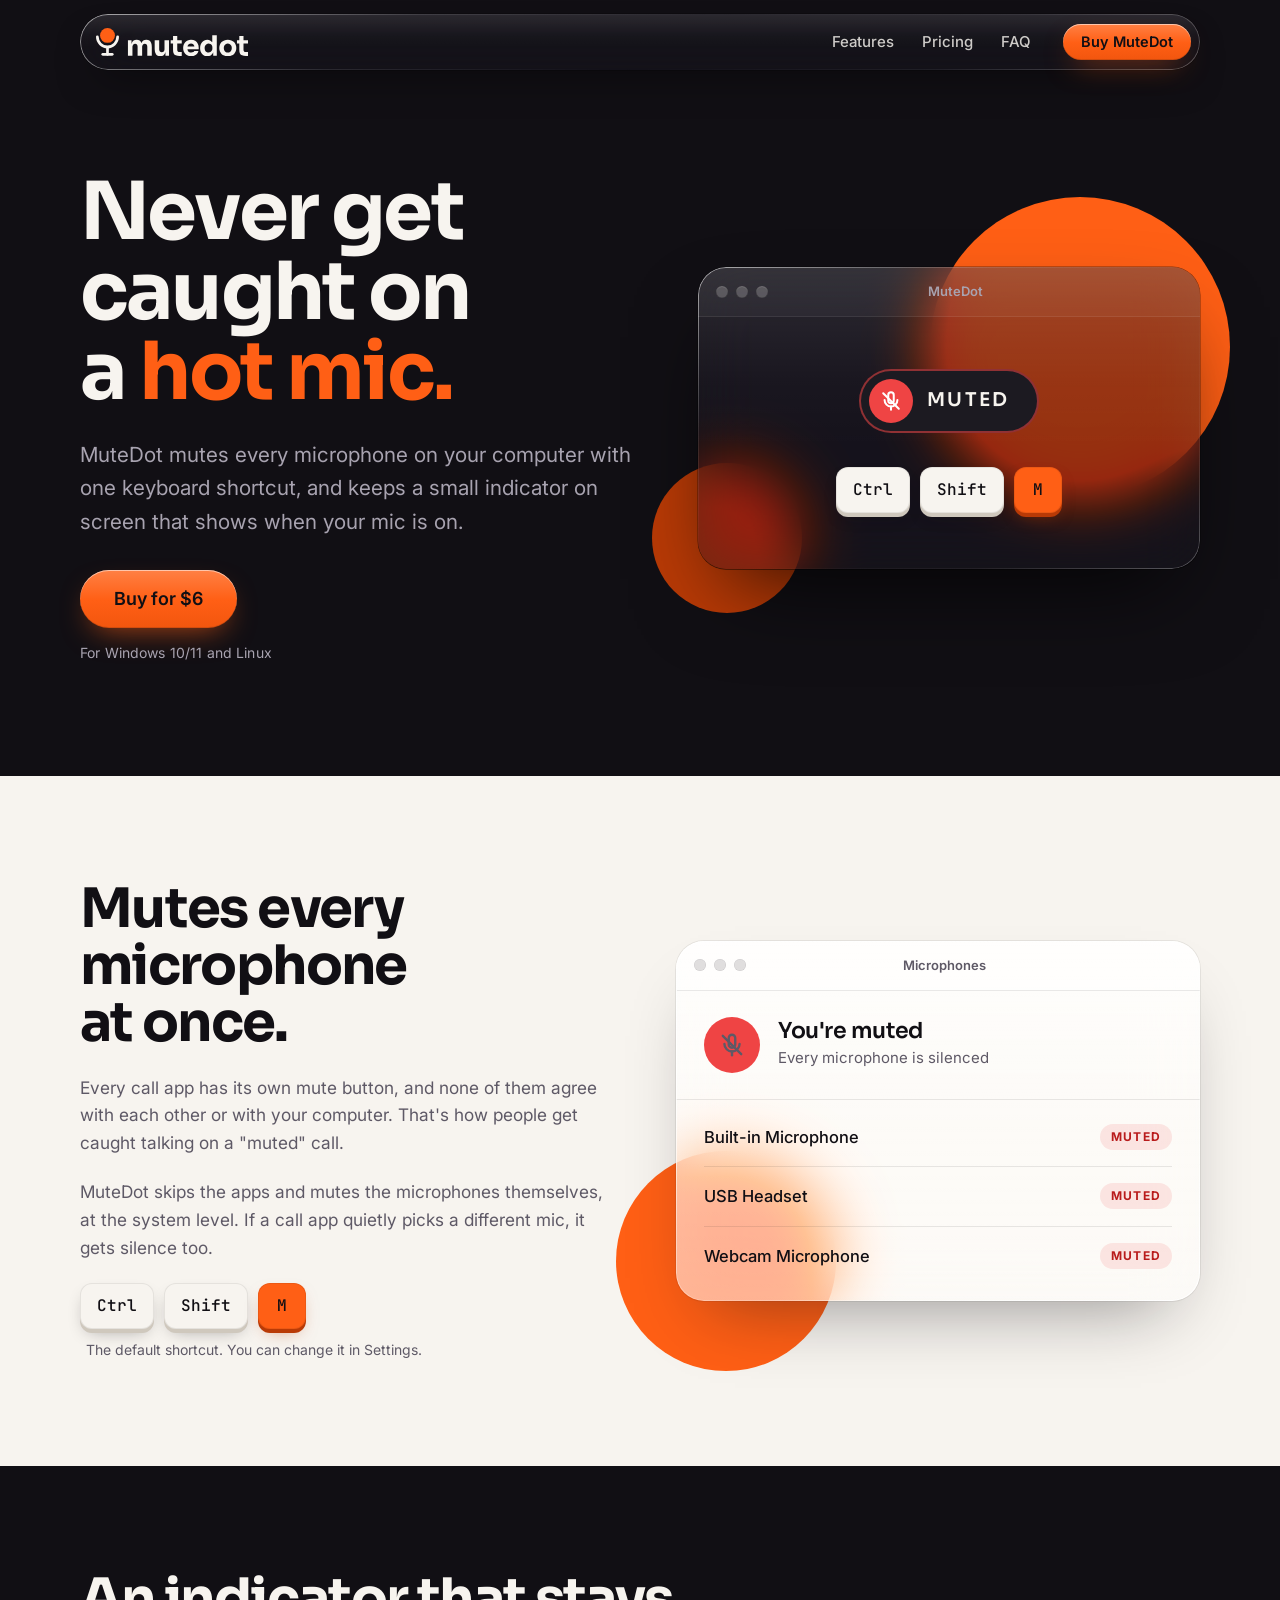
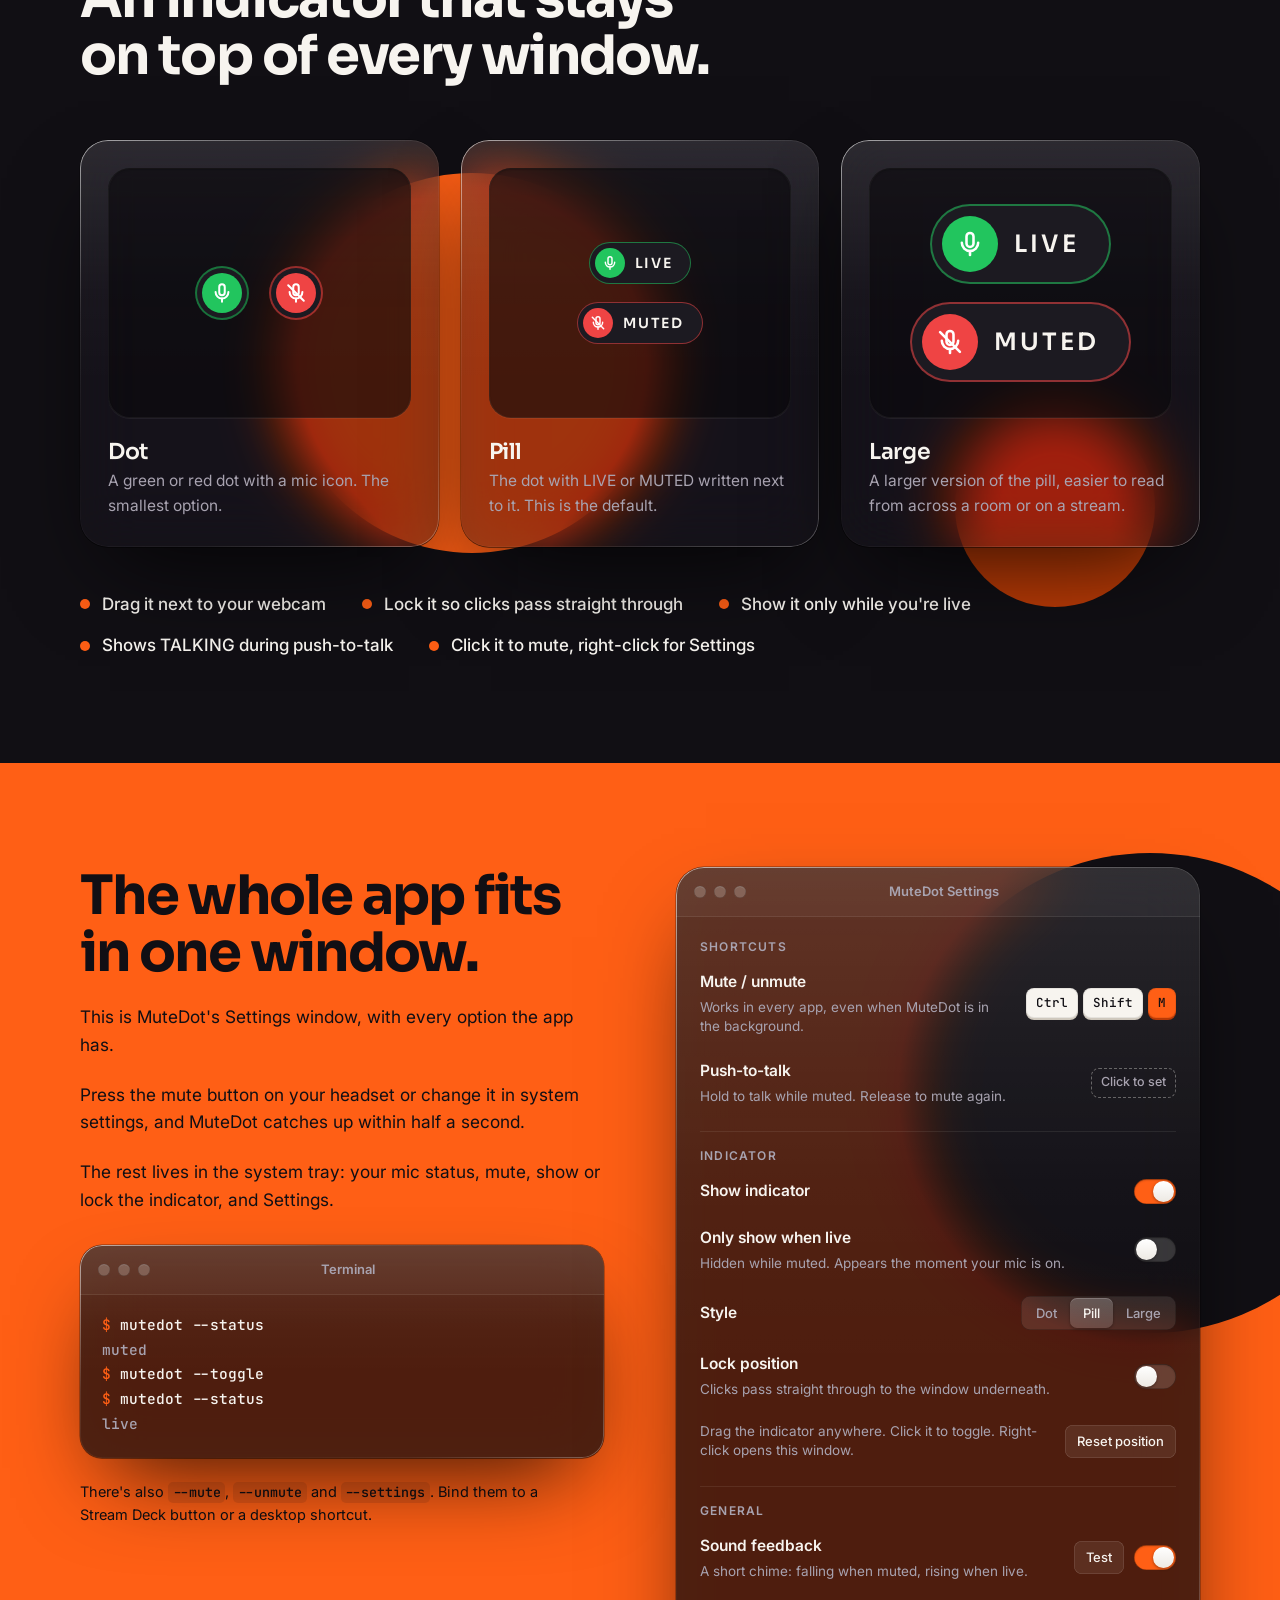
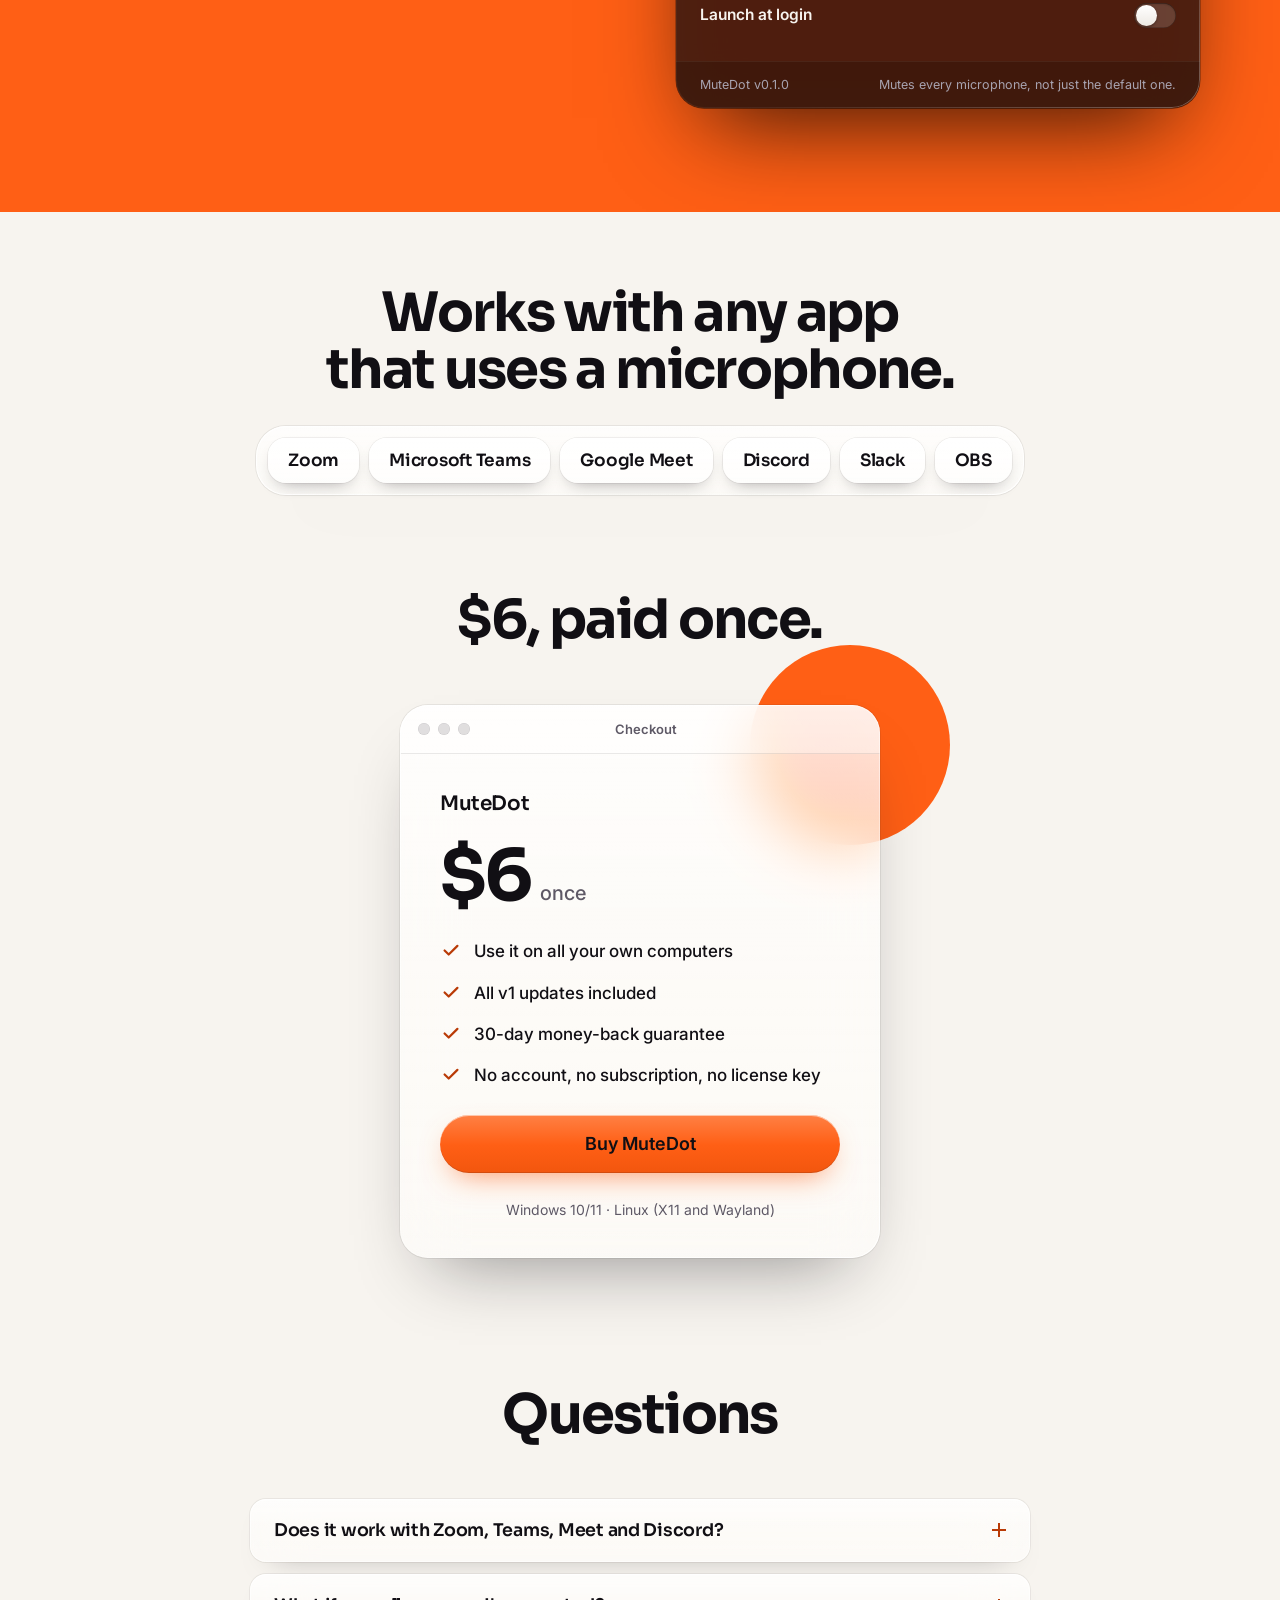
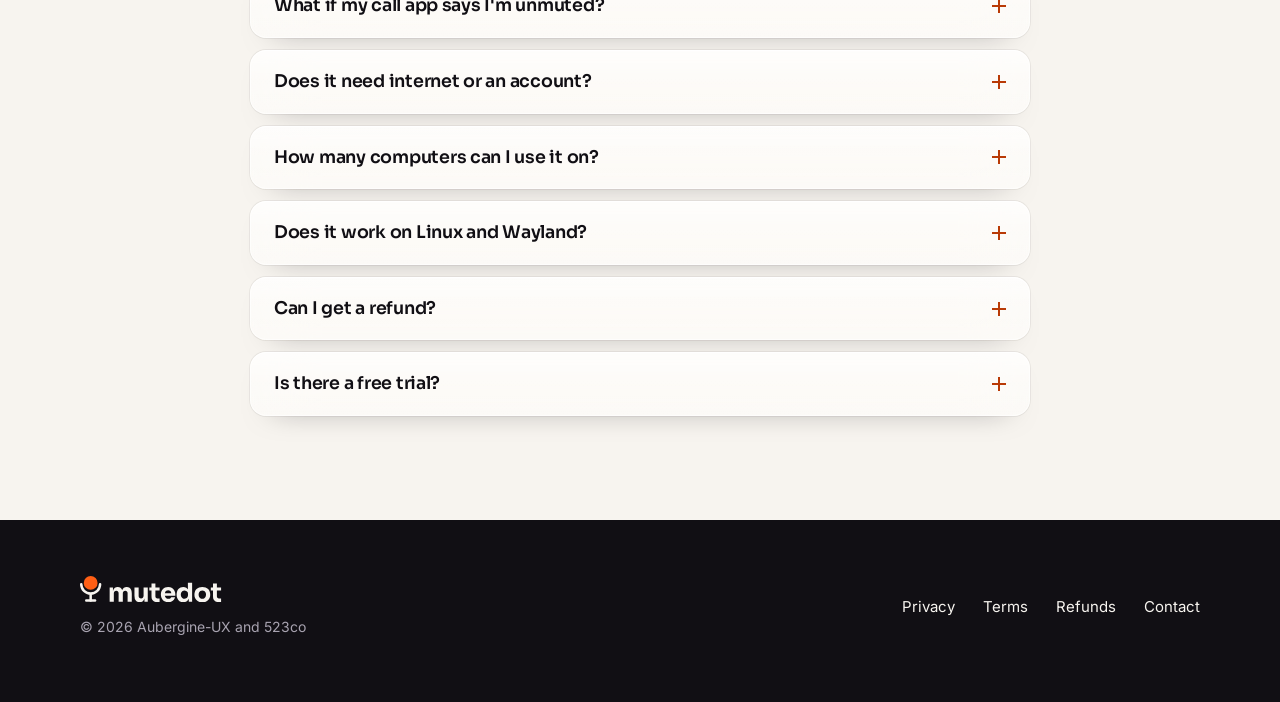
==== index.html @ 159d449e "Add 523co to the copyright line" ====
<!doctype html>
<html lang="en">
<head>
  <meta charset="utf-8">
  <meta name="viewport" content="width=device-width, initial-scale=1, viewport-fit=cover">
  <title>MuteDot: never get caught on a hot mic</title>
  <meta name="description" content="One hotkey mutes every microphone. A tiny dot shows if you're live. $6 once for Windows and Linux.">
  <link rel="canonical" href="https://mutedot.xyz/">

  <link rel="icon" href="/favicon.ico" sizes="48x48">
  <link rel="icon" href="/favicon.svg" type="image/svg+xml">
  <link rel="apple-touch-icon" href="/apple-touch-icon.png">
  <link rel="manifest" href="/site.webmanifest">
  <meta name="theme-color" content="#110F14">
  <meta property="og:type" content="website">
  <meta property="og:url" content="https://mutedot.xyz/">
  <meta property="og:title" content="MuteDot: never get caught on a hot mic">
  <meta property="og:description" content="One hotkey mutes every microphone. A tiny dot shows if you're live.">
  <meta property="og:image" content="https://mutedot.xyz/og-image.png">
  <meta property="og:image:width" content="1200">
  <meta property="og:image:height" content="630">
  <meta name="twitter:card" content="summary_large_image">

  <link rel="preconnect" href="https://fonts.googleapis.com">
  <link rel="preconnect" href="https://fonts.gstatic.com" crossorigin>
  <link rel="stylesheet" href="https://fonts.googleapis.com/css2?family=Inter:wght@400;500;600;700&family=JetBrains+Mono:wght@500&family=Sora:wght@600;700&display=swap">
  <link rel="stylesheet" href="css/site.css">
</head>
<body>
  <a class="skip" href="#main">Skip to content</a>

  <svg width="0" height="0" style="position:absolute" aria-hidden="true" focusable="false">
    <symbol id="i-mic" viewBox="0 0 24 24" fill="none" stroke="currentColor" stroke-width="2.2" stroke-linecap="round" stroke-linejoin="round"><rect x="9" y="2.5" width="6" height="12" rx="3" fill="none"/><path d="M5 11a7 7 0 0 0 14 0" fill="none"/><path d="M12 18v3.5" fill="none"/></symbol>
    <symbol id="i-mic-off" viewBox="0 0 24 24" fill="none" stroke="currentColor" stroke-width="2.2" stroke-linecap="round" stroke-linejoin="round"><rect x="9" y="2.5" width="6" height="12" rx="3" fill="none"/><path d="M5 11a7 7 0 0 0 14 0" fill="none"/><path d="M12 18v3.5" fill="none"/><path d="M3.5 3.5l17 17" fill="none"/></symbol>
    <symbol id="i-check" viewBox="0 0 24 24" fill="none" stroke="currentColor" stroke-width="2.4" stroke-linecap="round" stroke-linejoin="round"><path d="M5 12.5l4.5 4.5L19 7.5" fill="none"/></symbol>
  </svg>

  <header class="nav">
    <div class="wrap">
      <a class="nav__logo" href="./"><img src="logo/svg/mutedot-lockup-color-on-dark.svg" alt="MuteDot home" width="153" height="28"></a>
      <nav aria-label="Main">
        <ul class="nav__links">
          <li><a href="#features">Features</a></li>
          <li><a href="#pricing">Pricing</a></li>
          <li><a href="#faq">FAQ</a></li>
        </ul>
      </nav>
      <a class="btn btn--sm" href="https://mutedot.lemonsqueezy.com/checkout/buy/5e4ba5b7-3cd9-493f-b8fe-c976cc8fae09">Buy MuteDot</a>
    </div>
  </header>

  <main id="main">
    <!-- Hero -->
    <section class="band band--ink hero" aria-labelledby="hero-title">
      <div class="wrap hero__grid">
        <div class="hero__copy">
          <h1 id="hero-title">Never get caught on a <span class="hot">hot mic.</span></h1>
          <p class="hero__sub">MuteDot mutes every microphone on your computer with one keyboard shortcut, and keeps a small indicator on screen that shows when your mic is on.</p>
          <div class="hero__buy">
            <a class="btn btn--lg" href="https://mutedot.lemonsqueezy.com/checkout/buy/5e4ba5b7-3cd9-493f-b8fe-c976cc8fae09">Buy for $6</a>
            <p class="fine">For Windows 10/11 and Linux</p>
          </div>
        </div>

        <div class="stage">
          <p class="sr-only">Demo: the MuteDot indicator shows LIVE in green. Pressing Ctrl, Shift and M flips it to MUTED in red.</p>
          <div class="orb" aria-hidden="true"></div>
          <div class="orb orb--ember" aria-hidden="true"></div>
          <div class="window" aria-hidden="true">
            <div class="window__bar"><div class="lights"><i></i><i></i><i></i></div><span class="window__title">MuteDot</span></div>
            <div class="demo">
              <div class="demo__pills">
                <span class="ind ind--live"><span class="ind__icon"><svg><use href="#i-mic"/></svg></span>LIVE</span>
                <span class="ind ind--muted"><span class="ind__icon"><svg><use href="#i-mic-off"/></svg></span>MUTED</span>
              </div>
              <div class="keys"><span class="key">Ctrl</span><span class="key">Shift</span><span class="key key--hot">M</span></div>
            </div>
          </div>
        </div>
      </div>
    </section>

    <!-- Every mic -->
    <section class="band band--paper" aria-labelledby="every-title">
      <div class="wrap split">
        <div class="split__copy">
          <h2 class="h2" id="every-title">Mutes every microphone at once.</h2>
          <p>Every call app has its own mute button, and none of them agree with each other or with your computer. That's how people get caught talking on a "muted" call.</p>
          <p>MuteDot skips the apps and mutes the microphones themselves, at the system level. If a call app quietly picks a different mic, it gets silence too.</p>
          <div class="keys">
            <span class="key">Ctrl</span><span class="key">Shift</span><span class="key key--hot">M</span>
            <span class="keys__note">The default shortcut. You can change it in Settings.</span>
          </div>
        </div>

        <div class="stage mics">
          <div class="orb" aria-hidden="true"></div>
          <div class="window window--light">
            <div class="window__bar" aria-hidden="true"><div class="lights"><i></i><i></i><i></i></div><span class="window__title">Microphones</span></div>
            <div class="mics__head">
              <span class="mics__icon" aria-hidden="true"><svg><use href="#i-mic-off"/></svg></span>
              <div><b>You're muted</b><span>Every microphone is silenced</span></div>
            </div>
            <ul class="mics__list">
              <li>Built-in Microphone <span class="tag-muted">MUTED</span></li>
              <li>USB Headset <span class="tag-muted">MUTED</span></li>
              <li>Webcam Microphone <span class="tag-muted">MUTED</span></li>
            </ul>
          </div>
        </div>
      </div>
    </section>

    <!-- Indicator styles -->
    <section class="band band--ink" aria-labelledby="live-title">
      <div class="wrap">
        <div class="section-head">
          <h2 class="h2" id="live-title">An indicator that stays on top of every window.</h2>
        </div>
        <div class="stage styles-stage">
        <div class="orb" aria-hidden="true"></div>
        <div class="orb orb--ember" aria-hidden="true"></div>
        <div class="styles">
          <article class="style-card glass">
            <div class="style-card__show" aria-hidden="true">
              <div class="dot-pair"><span class="ind-dot"><svg><use href="#i-mic"/></svg></span><span class="ind-dot ind-dot--muted"><svg><use href="#i-mic-off"/></svg></span></div>
            </div>
            <div><h3>Dot</h3><p>A green or red dot with a mic icon. The smallest option.</p></div>
          </article>
          <article class="style-card glass">
            <div class="style-card__show" aria-hidden="true">
              <span class="ind ind--sm ind--live"><span class="ind__icon"><svg><use href="#i-mic"/></svg></span>LIVE</span>
              <span class="ind ind--sm ind--muted"><span class="ind__icon"><svg><use href="#i-mic-off"/></svg></span>MUTED</span>
            </div>
            <div><h3>Pill</h3><p>The dot with LIVE or MUTED written next to it. This is the default.</p></div>
          </article>
          <article class="style-card glass">
            <div class="style-card__show" aria-hidden="true">
              <span class="ind ind--lg ind--live"><span class="ind__icon"><svg><use href="#i-mic"/></svg></span>LIVE</span>
              <span class="ind ind--lg ind--muted"><span class="ind__icon"><svg><use href="#i-mic-off"/></svg></span>MUTED</span>
            </div>
            <div><h3>Large</h3><p>A larger version of the pill, easier to read from across a room or on a stream.</p></div>
          </article>
        </div>
        </div>
        <ul class="extras">
          <li>Drag it next to your webcam</li>
          <li>Lock it so clicks pass straight through</li>
          <li>Show it only while you're live</li>
          <li>Shows TALKING during push-to-talk</li>
          <li>Click it to mute, right-click for Settings</li>
        </ul>
      </div>
    </section>

    <!-- Features: the real Settings window -->
    <section class="band band--orange" id="features" aria-labelledby="features-title">
      <div class="orb orb--ink" aria-hidden="true"></div>
      <div class="wrap split split--settings">
        <div class="split__copy">
          <h2 class="h2" id="features-title">The whole app fits in one window.</h2>
          <p>This is MuteDot's Settings window, with every option the app has.</p>
          <p>Press the mute button on your headset or change it in system settings, and MuteDot catches up within half a second.</p>
          <p>The rest lives in the system tray: your mic status, mute, show or lock the indicator, and Settings.</p>
          <div class="window term" role="img" aria-label="Terminal: mutedot --status prints muted, mutedot --toggle flips it, then --status prints live">
            <div class="window__bar"><div class="lights"><i></i><i></i><i></i></div><span class="window__title">Terminal</span></div>
            <pre><span class="term__p">$</span> mutedot --status
<span class="term__out">muted</span>
<span class="term__p">$</span> mutedot --toggle
<span class="term__p">$</span> mutedot --status
<span class="term__out">live</span></pre>
          </div>
          <p class="term__note">There's also <code>--mute</code>, <code>--unmute</code> and <code>--settings</code>. Bind them to a Stream Deck button or a desktop shortcut.</p>
        </div>

        <div class="window settings">
          <div class="window__bar" aria-hidden="true"><div class="lights"><i></i><i></i><i></i></div><span class="window__title">MuteDot Settings</span></div>
          <div class="settings__body">
            <div class="settings__group">
              <h3>Shortcuts</h3>
              <div class="srow"><div><b>Mute / unmute</b><span>Works in every app, even when MuteDot is in the background.</span></div><span class="keys keys--sm" aria-label="Ctrl Shift M"><span class="key">Ctrl</span><span class="key">Shift</span><span class="key key--hot">M</span></span></div>
              <div class="srow"><div><b>Push-to-talk</b><span>Hold to talk while muted. Release to mute again.</span></div><span class="keys keys--sm"><span class="key key--unset">Click to set</span></span></div>
            </div>
            <div class="settings__group">
              <h3>Indicator</h3>
              <div class="srow"><div><b>Show indicator</b></div><span class="switch on" role="img" aria-label="On"></span></div>
              <div class="srow"><div><b>Only show when live</b><span>Hidden while muted. Appears the moment your mic is on.</span></div><span class="switch" role="img" aria-label="Off"></span></div>
              <div class="srow"><div><b>Style</b></div><span class="seg" aria-label="Style: Pill"><span>Dot</span><span class="on">Pill</span><span>Large</span></span></div>
              <div class="srow"><div><b>Lock position</b><span>Clicks pass straight through to the window underneath.</span></div><span class="switch" role="img" aria-label="Off"></span></div>
              <div class="srow"><div><span>Drag the indicator anywhere. Click it to toggle. Right-click opens this window.</span></div><span class="ghost">Reset position</span></div>
            </div>
            <div class="settings__group">
              <h3>General</h3>
              <div class="srow"><div><b>Sound feedback</b><span>A short chime: falling when muted, rising when live.</span></div><span class="srow__end"><span class="ghost">Test</span><span class="switch on" role="img" aria-label="On"></span></span></div>
              <div class="srow"><div><b>Launch at login</b></div><span class="switch" role="img" aria-label="Off"></span></div>
            </div>
          </div>
          <p class="settings__foot"><span>MuteDot v0.1.0</span><span>Mutes every microphone, not just the default one.</span></p>
        </div>
      </div>
    </section>

    <!-- Works with everything -->
    <section class="band band--paper band--tight" aria-labelledby="works-title">
      <div class="wrap works">
        <h2 class="h2" id="works-title">Works with any app that uses a microphone.</h2>
        <div class="stage dock-stage">
          <ul class="dock glass glass--light" aria-label="Apps MuteDot works with">
            <li>Zoom</li>
            <li>Microsoft Teams</li>
            <li>Google Meet</li>
            <li>Discord</li>
            <li>Slack</li>
            <li>OBS</li>
          </ul>
        </div>
      </div>
    </section>

    <!-- Pricing -->
    <section class="band band--paper" id="pricing" aria-labelledby="pricing-title" data-flush>
      <div class="wrap">
        <div class="section-head section-head--center">
          <h2 class="h2" id="pricing-title">$6, paid once.</h2>
        </div>
        <div class="price stage">
          <div class="orb" aria-hidden="true"></div>
          <div class="window window--light">
            <div class="window__bar" aria-hidden="true"><div class="lights"><i></i><i></i><i></i></div><span class="window__title">Checkout</span></div>
            <div class="price__body">
              <p class="price__name">MuteDot</p>
              <p class="price__amount"><b>$6</b><span>once</span></p>
              <ul class="checks">
                <li><svg aria-hidden="true"><use href="#i-check"/></svg>Use it on all your own computers</li>
                <li><svg aria-hidden="true"><use href="#i-check"/></svg>All v1 updates included</li>
                <li><svg aria-hidden="true"><use href="#i-check"/></svg>30-day money-back guarantee</li>
                <li><svg aria-hidden="true"><use href="#i-check"/></svg>No account, no subscription, no license key</li>
              </ul>
              <a class="btn btn--lg btn--block" href="https://mutedot.lemonsqueezy.com/checkout/buy/5e4ba5b7-3cd9-493f-b8fe-c976cc8fae09">Buy MuteDot</a>
              <p class="platforms">Windows 10/11 · Linux (X11 and Wayland)</p>
            </div>
          </div>
        </div>
      </div>
    </section>

    <!-- FAQ -->
    <section class="band band--paper" id="faq" aria-labelledby="faq-title" data-flush>
      <div class="wrap">
        <div class="section-head section-head--center">
          <h2 class="h2" id="faq-title">Questions</h2>
        </div>
        <div class="stage faq-stage">
        <div class="faq">
          <details>
            <summary>Does it work with Zoom, Teams, Meet and Discord?</summary>
            <p>Yes. MuteDot mutes the microphone itself, so every app hears silence, including ones that aren't on that list.</p>
          </details>
          <details>
            <summary>What if my call app says I'm unmuted?</summary>
            <p>The app's own mute button doesn't know about MuteDot, so it can say you're unmuted while MuteDot has the microphone muted. Nothing gets through. Go by the MuteDot indicator.</p>
          </details>
          <details>
            <summary>Does it need internet or an account?</summary>
            <p>No. There's no account, no license key and no telemetry. It works completely offline.</p>
          </details>
          <details>
            <summary>How many computers can I use it on?</summary>
            <p>All of your own. Buy once, download, and install it on every computer you use.</p>
          </details>
          <details>
            <summary>Does it work on Linux and Wayland?</summary>
            <p>Yes, on both X11 and Wayland. Wayland doesn't let apps grab global keys, so you bind <code>mutedot --toggle</code> to a key in your desktop's settings. Push-to-talk isn't available on Wayland.</p>
          </details>
          <details>
            <summary>Can I get a refund?</summary>
            <p>Yes. Within 30 days, no questions asked. See the <a href="refunds/">refund policy</a>.</p>
          </details>
          <details>
            <summary>Is there a free trial?</summary>
            <p>No. The 30-day money-back guarantee covers you instead. If MuteDot isn't for you, you get your $6 back.</p>
          </details>
        </div>
        </div>
      </div>
    </section>
  </main>

  <footer class="footer">
    <div class="wrap">
      <div class="footer__brand">
        <img src="logo/svg/mutedot-lockup-color-on-dark.svg" alt="MuteDot" width="142" height="26">
        <small>© 2026 Aubergine-UX and 523co</small>
      </div>
      <ul class="footer__links">
        <li><a href="privacy/">Privacy</a></li>
        <li><a href="terms/">Terms</a></li>
        <li><a href="refunds/">Refunds</a></li>
        <li><a href="mailto:mail@armd.one">Contact</a></li>
      </ul>
    </div>
  </footer>
</body>
</html>
---- css/site.css ----
/* MuteDot — bold blocks of Ink, Paper and Hot Orange. Liquid-glass windows and a floating
   capsule nav sit over solid orange dots (the dot from the logo), so the glass always has
   something to refract. */

:root {
  --orange: #FF5F15;   /* Hot Orange: CTAs, highlights, the dot */
  --ink: #110F14;      /* text, dark sections */
  --paper: #F7F4EF;    /* light background */
  --night: #1C1A21;    /* cards on dark */
  --ember: #B93A06;    /* orange for small text and links on light */
  --slate: #5E5966;    /* secondary text on light */
  --mist: #A8A3B0;     /* secondary text on dark */
  --live: #22C55E;     /* indicator only */
  --muted: #EF4444;    /* indicator only */
  --muted-text: #B91C1C;

  --key-edge: #CFC8BD;
  --line-light: rgba(17, 15, 20, .09);
  --line-dark: rgba(247, 244, 239, .1);

  --font-head: "Sora", "Inter", system-ui, sans-serif;
  --font-body: "Inter", system-ui, -apple-system, "Segoe UI", Roboto, sans-serif;
  --font-mono: "JetBrains Mono", ui-monospace, "SF Mono", Menlo, Consolas, monospace;

  --r-sm: 16px;
  --r-md: 22px;
  --r-lg: 28px;

  /* Glass: a tinted fill, heavy blur, and a lit rim brightest at the top-left */
  --glass-dark: rgba(28, 26, 33, .46);
  --glass-light: rgba(255, 255, 255, .5);
  --sheen-dark: linear-gradient(180deg, rgba(255, 255, 255, .1), rgba(255, 255, 255, .02) 38%, rgba(255, 255, 255, 0) 60%);
  --sheen-light: linear-gradient(180deg, rgba(255, 255, 255, .7), rgba(255, 255, 255, .25) 45%, rgba(255, 255, 255, .12));
  --rim: linear-gradient(150deg, rgba(255, 255, 255, .6), rgba(255, 255, 255, .1) 28%, rgba(255, 255, 255, 0) 52%, rgba(255, 255, 255, .06) 78%, rgba(255, 255, 255, .3));
  --blur: blur(30px) saturate(185%);
  --nav-h: 84px;

  --focus: var(--ember);
  --fg2: var(--slate);
  --link: var(--ember);
  color-scheme: light;
}

*, *::before, *::after { box-sizing: border-box; }
html { scroll-behavior: smooth; -webkit-text-size-adjust: 100%; }
body {
  margin: 0;
  background: var(--paper);
  color: var(--ink);
  font: 400 17px/1.6 var(--font-body);
  -webkit-font-smoothing: antialiased;
  text-rendering: optimizeLegibility;
}
body::before {
  content: ""; position: fixed; inset: 0 0 auto; z-index: 60;
  height: env(safe-area-inset-top, 0px);
  background: var(--ink);
}
img, svg { display: block; max-width: 100%; }
h1, h2, h3 { margin: 0; font-family: var(--font-head); font-weight: 700; letter-spacing: -0.03em; line-height: 1.05; text-wrap: balance; }
p { margin: 0; }
a { color: var(--link); text-underline-offset: 3px; }
:focus-visible { outline: 3px solid var(--focus); outline-offset: 3px; border-radius: 6px; }

.sr-only {
  position: absolute; width: 1px; height: 1px; padding: 0; margin: -1px;
  overflow: hidden; clip: rect(0 0 0 0); white-space: nowrap; border: 0;
}
.skip {
  position: absolute; left: 16px; top: -60px; z-index: 100;
  background: var(--orange); color: var(--ink); font-weight: 600;
  padding: 10px 16px; border-radius: 12px; text-decoration: none;
}
.skip:focus { top: calc(env(safe-area-inset-top, 0px) + 12px); }

.wrap {
  max-width: 1160px; margin-inline: auto;
  padding-left: max(20px, env(safe-area-inset-left, 0px));
  padding-right: max(20px, env(safe-area-inset-right, 0px));
}

/* ---------- Section colour blocks ---------- */
.band { padding-block: 104px; overflow: hidden; position: relative; }
.band > .wrap { position: relative; z-index: 1; }
.band--ink { background: var(--ink); color: var(--paper); --fg2: var(--mist); --focus: var(--orange); --link: var(--orange); }
.band--paper { background: var(--paper); color: var(--ink); --fg2: var(--slate); --focus: var(--ember); --link: var(--ember); }
.band--orange { background: var(--orange); color: var(--ink); --fg2: var(--ink); --focus: var(--ink); --link: var(--ink); }
.band--tight { padding-block: 72px; }

.h2 { font-size: clamp(2.1rem, 4.6vw, 3.4rem); }
.lead { font-size: 1.15rem; color: var(--fg2); max-width: 36em; }
.hot { color: var(--orange); }
.band--paper .hot { color: var(--ember); }
.section-head { display: grid; gap: 18px; margin-bottom: 56px; max-width: 760px; }
.section-head--center { margin-inline: auto; text-align: center; justify-items: center; }

/* ---------- Buttons ---------- */
.btn {
  display: inline-flex; align-items: center; justify-content: center; gap: 10px;
  font: 600 16px/1 var(--font-body);
  padding: 16px 26px; border-radius: 999px;
  background: linear-gradient(180deg, #FF8044, var(--orange) 52%, #F2560E);
  color: var(--ink);
  text-decoration: none; border: 0; cursor: pointer;
  box-shadow: inset 0 1px 0 rgba(255, 255, 255, .55), inset 0 -1px 0 rgba(17, 15, 20, .14), 0 12px 30px -12px rgba(255, 95, 21, .7);
  transition: transform .15s ease, box-shadow .2s ease;
}
.btn:hover { transform: translateY(-1px); box-shadow: inset 0 1px 0 rgba(255, 255, 255, .55), inset 0 -1px 0 rgba(17, 15, 20, .14), 0 16px 34px -12px rgba(255, 95, 21, .85); }
.btn:active { transform: translateY(1px) scale(.99); }
.btn--sm { font-size: 14.5px; padding: 11px 18px; }
.btn--lg { font-size: 18px; padding: 20px 34px; }
.btn--block { width: 100%; }

/* ---------- Nav (floating glass capsule) ---------- */
/* The bar takes no layout space: the page runs underneath it and only the capsule catches clicks. */
.nav {
  position: sticky; top: env(safe-area-inset-top, 0px); z-index: 50;
  height: var(--nav-h); margin-bottom: calc(-1 * var(--nav-h));
  color: var(--paper);
  --focus: var(--orange);
  pointer-events: none;
}
.nav--light { color: var(--ink); --focus: var(--ember); }
.nav .wrap {
  position: relative; height: 100%;
  display: flex; align-items: center; gap: 32px;
  padding-left: calc(max(20px, env(safe-area-inset-left, 0px)) + 16px);
  padding-right: calc(max(20px, env(safe-area-inset-right, 0px)) + 9px);
}
.nav .wrap > * { pointer-events: auto; position: relative; z-index: 1; }
.nav .wrap > nav { margin-left: auto; }
.nav .wrap::before, .nav .wrap::after {
  content: ""; position: absolute; border-radius: 999px;
  inset: 14px max(20px, env(safe-area-inset-right, 0px)) 14px max(20px, env(safe-area-inset-left, 0px));
}
.nav .wrap::before {
  background: var(--sheen-dark), rgba(24, 22, 28, .58);
  -webkit-backdrop-filter: var(--blur);
  backdrop-filter: var(--blur);
  box-shadow: 0 18px 40px -18px rgba(0, 0, 0, .65), 0 0 0 .5px rgba(0, 0, 0, .4);
}
.nav--light .wrap::before {
  background: var(--sheen-light), rgba(255, 255, 255, .42);
  box-shadow: 0 18px 40px -20px rgba(17, 15, 20, .35), 0 0 0 1px var(--line-light);
}
.nav .wrap::after {
  padding: 1px; background: var(--rim); pointer-events: none;
  -webkit-mask: linear-gradient(#000 0 0) content-box, linear-gradient(#000 0 0);
  -webkit-mask-composite: xor;
  mask-composite: exclude;
}
.nav__logo { display: block; flex: none; border-radius: 6px; }
.nav__logo img { height: 28px; width: auto; }
.nav__links { display: flex; gap: 28px; margin: 0 0 0 auto; padding: 0; list-style: none; }
.nav__links a { color: inherit; text-decoration: none; font-weight: 500; font-size: 15px; opacity: .82; }
.nav__links a:hover { opacity: 1; }
.nav .btn { flex: none; }

/* ---------- Frosted windows ---------- */
.glass, .window {
  position: relative;
  background: var(--sheen-dark), var(--glass-dark);
  -webkit-backdrop-filter: var(--blur);
  backdrop-filter: var(--blur);
  box-shadow: 0 1px 0 rgba(0, 0, 0, .25), 0 40px 90px -30px rgba(0, 0, 0, .8), 0 0 0 .5px rgba(0, 0, 0, .5);
  min-width: 0;
}
.glass--light, .window--light {
  background: var(--sheen-light), var(--glass-light);
  box-shadow: 0 0 0 1px rgba(17, 15, 20, .07), 0 36px 70px -34px rgba(17, 15, 20, .45);
}
/* The lit rim: a 1px gradient ring masked out of a pseudo-element */
.glass::after, .window::after {
  content: ""; position: absolute; inset: 0; z-index: 2;
  border-radius: inherit; padding: 1px; pointer-events: none;
  background: var(--rim);
  -webkit-mask: linear-gradient(#000 0 0) content-box, linear-gradient(#000 0 0);
  -webkit-mask-composite: xor;
  mask-composite: exclude;
}
.glass--light::after, .window--light::after {
  background: linear-gradient(150deg, #fff, rgba(255, 255, 255, .55) 35%, rgba(255, 255, 255, .2) 60%, #fff);
}

.window { z-index: 1; border-radius: var(--r-lg); overflow: hidden; }
.window__bar {
  display: flex; align-items: center; gap: 12px;
  padding: 14px 18px;
  background: rgba(255, 255, 255, .035);
  border-bottom: 1px solid rgba(247, 244, 239, .08);
}
.window--light .window__bar { background: rgba(255, 255, 255, .35); border-bottom-color: var(--line-light); }
.lights { display: flex; gap: 8px; flex: none; }
.lights i {
  width: 12px; height: 12px; border-radius: 50%;
  background: rgba(247, 244, 239, .22);
  box-shadow: inset 0 1px 0 rgba(255, 255, 255, .18), inset 0 0 0 .5px rgba(0, 0, 0, .3);
}
.window--light .lights i { background: rgba(17, 15, 20, .13); box-shadow: inset 0 0 0 .5px rgba(17, 15, 20, .1); }
.window__title { flex: 1; text-align: center; margin-right: 52px; font-size: 13px; font-weight: 600; color: var(--fg2); }

/* The logo's dot, sitting behind the glass */
.orb { position: absolute; z-index: 0; border-radius: 50%; background: var(--orange); aspect-ratio: 1; pointer-events: none; }
.orb--ember { background: var(--ember); }
.orb--ink { background: var(--ink); }
.stage { position: relative; isolation: isolate; min-width: 0; }

/* ---------- Keycaps ---------- */
.keys { display: flex; align-items: center; gap: 10px; flex-wrap: wrap; }
.key {
  display: inline-flex; align-items: center; justify-content: center;
  min-width: 48px; height: 46px; padding: 0 16px;
  font: 500 16px/1 var(--font-mono);
  color: var(--ink); background: var(--paper);
  border-radius: 12px;
  border: 1px solid rgba(17, 15, 20, .08);
  box-shadow: 0 4px 0 var(--key-edge), 0 8px 18px -8px rgba(17, 15, 20, .45);
}
.key--hot { background: var(--orange); box-shadow: 0 4px 0 var(--ember), 0 8px 18px -8px rgba(185, 58, 6, .6); }
.keys__note { font-size: 14px; color: var(--fg2); margin-left: 6px; }

/* ---------- Indicator (green/red live only here) ---------- */
.ind {
  --c: var(--live);
  --ring: rgba(34, 197, 94, .55);
  position: relative;
  display: inline-flex; align-items: center; gap: 14px;
  padding: 8px 28px 8px 8px; border-radius: 999px;
  background: var(--night);
  border: 2px solid var(--ring);
  color: var(--paper);
  font: 600 19px/1 var(--font-head); letter-spacing: .12em;
  white-space: nowrap;
}
.ind--muted { --c: var(--muted); --ring: rgba(239, 68, 68, .55); }
.ind__icon {
  width: 44px; height: 44px; border-radius: 50%; flex: none;
  display: grid; place-items: center;
  background: var(--c); color: #fff;
}
.ind__icon svg { width: 22px; height: 22px; }
.ind--live { animation: halo 1.8s ease-out infinite; }
@keyframes halo {
  0% { box-shadow: 0 0 0 0 rgba(34, 197, 94, .38); }
  100% { box-shadow: 0 0 0 14px rgba(34, 197, 94, 0); }
}

.ind--sm { font-size: 14px; gap: 10px; padding: 5px 18px 5px 5px; border-width: 1.5px; }
.ind--sm .ind__icon { width: 30px; height: 30px; }
.ind--sm .ind__icon svg { width: 16px; height: 16px; }
.ind--lg { padding: 10px 30px 10px 10px; font-size: 24px; gap: 16px; }
.ind--lg .ind__icon { width: 56px; height: 56px; }
.ind--lg .ind__icon svg { width: 28px; height: 28px; }
.ind-dot {
  width: 40px; height: 40px; border-radius: 50%;
  display: grid; place-items: center; color: #fff;
  background: var(--live);
  box-shadow: 0 0 0 5px var(--night), 0 0 0 7px rgba(34, 197, 94, .55);
}
.ind-dot svg { width: 22px; height: 22px; }
.ind-dot--muted { background: var(--muted); box-shadow: 0 0 0 5px var(--night), 0 0 0 7px rgba(239, 68, 68, .55); }

/* ---------- Hero ---------- */
.hero { padding-block: calc(88px + var(--nav-h)) 112px; }
.hero__grid { display: grid; grid-template-columns: minmax(0, 1.05fr) minmax(0, .95fr); gap: 64px; align-items: center; }
.hero__copy { display: grid; gap: 26px; justify-items: start; min-width: 0; }
.hero h1 { font-size: clamp(2.75rem, 6.4vw, 5rem); letter-spacing: -0.035em; line-height: 1; }
.hero__sub { font-size: clamp(1.1rem, 1.8vw, 1.3rem); color: var(--mist); max-width: 28em; }
.hero__buy { display: grid; gap: 14px; justify-items: start; margin-top: 6px; }
.fine { font-size: 14px; color: var(--fg2); letter-spacing: .01em; }

.hero .orb { width: 300px; right: -30px; top: -70px; }
.hero .orb--ember { width: 150px; right: auto; top: auto; left: -46px; bottom: -44px; }
.demo { display: grid; justify-items: center; gap: 34px; padding: 52px 28px 56px; }
.demo__pills { display: grid; place-items: center; }
.demo__pills > .ind { grid-area: 1 / 1; }

.demo__pills .ind--live { animation: halo 1.8s ease-out infinite, show-live 3.2s ease-in-out infinite; }
.demo__pills .ind--muted { animation: show-muted 3.2s ease-in-out infinite; }
.demo .key { animation: press 3.2s ease-in-out infinite; }
.demo .key:nth-child(2) { animation-delay: .07s; }
.demo .key:nth-child(3) { animation-delay: .14s; }

@keyframes show-live {
  0%, 44% { opacity: 1; transform: scale(1); }
  50%, 88% { opacity: 0; transform: scale(.94); }
  96%, 100% { opacity: 1; transform: scale(1); }
}
@keyframes show-muted {
  0%, 44% { opacity: 0; transform: scale(.94); }
  50%, 88% { opacity: 1; transform: scale(1); }
  96%, 100% { opacity: 0; transform: scale(.94); }
}
@keyframes press {
  0%, 32% { transform: translateY(0); }
  37%, 46% { transform: translateY(4px); box-shadow: 0 0 0 var(--key-edge), 0 2px 6px -4px rgba(17, 15, 20, .45); }
  52%, 100% { transform: translateY(0); }
}
.demo .key--hot { animation-name: press-hot; }
@keyframes press-hot {
  0%, 32% { transform: translateY(0); }
  37%, 46% { transform: translateY(4px); box-shadow: 0 0 0 var(--ember), 0 2px 6px -4px rgba(185, 58, 6, .6); }
  52%, 100% { transform: translateY(0); }
}

/* ---------- Every mic ---------- */
.split { display: grid; grid-template-columns: minmax(0, 1fr) minmax(0, 1fr); gap: 72px; align-items: center; }
.split__copy { display: grid; gap: 22px; min-width: 0; }
.split__copy p { color: var(--fg2); font-size: 1.08rem; max-width: 32em; }
.mics .orb { width: 220px; left: -60px; bottom: -70px; }
.mics__head { display: flex; align-items: center; gap: 18px; padding: 26px 28px; border-bottom: 1px solid var(--line-light); }
.mics__icon { width: 56px; height: 56px; border-radius: 50%; background: var(--muted); color: #fff; display: grid; place-items: center; flex: none; }
.mics__icon svg { width: 26px; height: 26px; }
.mics__head b { display: block; font: 600 22px/1.2 var(--font-head); letter-spacing: -0.02em; }
.mics__head span { color: var(--slate); font-size: 15px; }
.mics__list { list-style: none; margin: 0; padding: 8px 28px 16px; }
.mics__list li { display: flex; align-items: center; justify-content: space-between; gap: 16px; padding: 16px 0; font-size: 16.5px; font-weight: 500; }
.mics__list li + li { border-top: 1px solid var(--line-light); }
.tag-muted {
  font: 700 12px/1 var(--font-body); letter-spacing: .1em;
  color: var(--muted-text); background: rgba(239, 68, 68, .12);
  padding: 7px 11px; border-radius: 999px; flex: none;
}

/* ---------- Indicator styles ---------- */
.styles { display: grid; grid-template-columns: repeat(3, minmax(0, 1fr)); gap: 22px; }
.styles-stage .orb { width: 380px; left: 18%; top: 8%; }
.styles-stage .orb--ember { width: 200px; left: auto; top: auto; right: 4%; bottom: -60px; }
.style-card {
  border-radius: var(--r-lg);
  --glass-dark: rgba(28, 26, 33, .42);
  padding: 28px;
  display: grid; gap: 22px; align-content: start;
}
.style-card__show {
  display: grid; justify-items: center; align-content: center; gap: 18px;
  min-height: 250px; padding: 26px 12px;
  border-radius: var(--r-md);
  background: rgba(10, 9, 12, .62);
  box-shadow: inset 0 1px 2px rgba(0, 0, 0, .5), inset 0 0 0 1px rgba(247, 244, 239, .06), 0 1px 0 rgba(255, 255, 255, .06);
}
.style-card h3 { font-size: 22px; font-weight: 600; letter-spacing: -0.02em; }
.style-card p { color: var(--mist); font-size: 15.5px; margin-top: 6px; }
.dot-pair { display: flex; gap: 34px; }
.extras { list-style: none; padding: 0; margin: 44px 0 0; display: flex; flex-wrap: wrap; gap: 14px 36px; color: var(--paper); font-weight: 500; }
.extras li { display: flex; align-items: center; gap: 12px; }
.extras li::before { content: ""; width: 10px; height: 10px; border-radius: 50%; background: var(--orange); flex: none; }

/* ---------- Features: the Settings window (orange) ---------- */
/* An ink dot behind dark glass on the orange band */
.band--orange > .orb--ink { width: 480px; right: -110px; top: 90px; }
@media (max-width: 980px) { .band--orange > .orb--ink { top: auto; bottom: 120px; } }
.split--settings { align-items: start; }
.split--settings .split__copy p { color: var(--ink); }
.window.settings, .window.term { --glass-dark: rgba(17, 15, 20, .74); color: var(--paper); --fg2: var(--mist); }

.term { margin-top: 10px; border-radius: var(--r-md); }
.term pre {
  margin: 0; padding: 18px 22px 22px; overflow-x: auto;
  font: 500 14.5px/1.7 var(--font-mono); color: var(--paper);
}
.term__p { color: var(--orange); }
.term__out { color: var(--mist); }
.split__copy .term__note { font-size: 14.5px; }

.settings__body { padding: 6px 24px 8px; }
.settings__group { padding: 18px 0 14px; }
.settings__group + .settings__group { border-top: 1px solid rgba(247, 244, 239, .08); }
.settings__group h3 {
  font: 600 12px/1 var(--font-body); letter-spacing: .1em; text-transform: uppercase;
  color: var(--mist); margin-bottom: 6px;
}
.srow { display: flex; align-items: center; justify-content: space-between; gap: 20px; padding: 11px 0; }
.srow > div { display: grid; gap: 3px; min-width: 0; }
.srow b { font-weight: 600; font-size: 15.5px; }
.srow > div span { font-size: 13.5px; line-height: 1.45; color: var(--mist); }
.settings__foot {
  display: flex; flex-wrap: wrap; justify-content: space-between; gap: 4px 16px;
  padding: 13px 24px; font-size: 12.5px; color: var(--mist);
  background: rgba(0, 0, 0, .18); border-top: 1px solid rgba(247, 244, 239, .06);
}

.keys--sm { flex-wrap: nowrap; gap: 5px; flex: none; }
.keys--sm .key { min-width: 0; height: 30px; padding: 0 9px; font-size: 12.5px; border-radius: 8px; box-shadow: 0 2px 0 var(--key-edge); }
.keys--sm .key--hot { box-shadow: 0 2px 0 var(--ember); }
.keys--sm .key--unset { background: transparent; color: var(--mist); font-family: var(--font-body); border: 1px dashed rgba(247, 244, 239, .35); box-shadow: none; }
.srow__end { display: flex; align-items: center; gap: 10px; flex: none; }
.ghost {
  flex: none; padding: 6px 12px; border-radius: 8px; font-size: 13px; font-weight: 500; color: var(--paper);
  background: rgba(247, 244, 239, .08); box-shadow: inset 0 0 0 .5px rgba(247, 244, 239, .2);
}
.term__note code { white-space: nowrap; font: 500 .92em var(--font-mono); background: rgba(17, 15, 20, .1); padding: .1em .35em; border-radius: 5px; }

.switch {
  position: relative; flex: none; width: 42px; height: 25px; border-radius: 999px;
  background: rgba(247, 244, 239, .16);
  box-shadow: inset 0 0 0 .5px rgba(0, 0, 0, .4), inset 0 1px 2px rgba(0, 0, 0, .3);
}
.switch::after {
  content: ""; position: absolute; top: 2px; left: 2px; width: 21px; height: 21px; border-radius: 50%;
  background: linear-gradient(#fff, #EDE9E3);
  box-shadow: 0 1px 3px rgba(0, 0, 0, .4);
}
.switch.on { background: var(--orange); }
.switch.on::after { left: 19px; }

.seg {
  display: inline-flex; flex: none; padding: 2px; border-radius: 9px;
  background: rgba(247, 244, 239, .1);
  box-shadow: inset 0 0 0 .5px rgba(0, 0, 0, .4);
  font-size: 13px; font-weight: 500;
}
.seg span { padding: 5px 13px; border-radius: 7px; color: var(--mist); }
.seg .on {
  color: var(--paper);
  background: linear-gradient(rgba(255, 255, 255, .22), rgba(255, 255, 255, .14));
  box-shadow: inset 0 1px 0 rgba(255, 255, 255, .18), 0 1px 3px rgba(0, 0, 0, .35);
}

/* ---------- Works with (a glass dock) ---------- */
.works { text-align: center; display: grid; gap: 28px; justify-items: center; }
.dock-stage { max-width: 100%; }
.dock {
  list-style: none; margin: 0; padding: 12px;
  display: flex; flex-wrap: wrap; justify-content: center; gap: 10px;
  border-radius: 30px;
}
.dock li {
  padding: 14px 20px; border-radius: 18px;
  font: 600 17px/1 var(--font-head); letter-spacing: -0.015em; white-space: nowrap;
  background: linear-gradient(180deg, rgba(255, 255, 255, .92), rgba(255, 255, 255, .62));
  box-shadow: inset 0 1px 0 #fff, 0 0 0 1px rgba(17, 15, 20, .06), 0 8px 18px -10px rgba(17, 15, 20, .45);
}

/* ---------- Pricing ---------- */
.price { position: relative; max-width: 480px; margin-inline: auto; }
.price .orb { width: 200px; right: -70px; top: -60px; }
.price__body { padding: 40px 40px 36px; display: grid; gap: 26px; }
.price__name { font: 600 20px/1 var(--font-head); letter-spacing: -0.02em; }
.price__amount { display: flex; align-items: baseline; gap: 10px; }
.price__amount b { font: 700 72px/1 var(--font-head); letter-spacing: -0.04em; }
.price__amount span { font-size: 20px; color: var(--slate); font-weight: 500; }
.checks { list-style: none; margin: 0; padding: 0; display: grid; gap: 14px; }
.checks li { display: grid; grid-template-columns: 22px 1fr; gap: 12px; align-items: start; font-weight: 500; }
.checks svg { width: 22px; height: 22px; color: var(--ember); margin-top: 1px; }
.platforms { text-align: center; font-size: 14px; color: var(--slate); }

/* ---------- FAQ ---------- */
.faq-stage { max-width: 780px; margin-inline: auto; }
.faq { position: relative; z-index: 1; display: grid; gap: 12px; }
.faq details {
  border-radius: var(--r-sm);
  background: var(--sheen-light), rgba(255, 255, 255, .5);
  -webkit-backdrop-filter: var(--blur);
  backdrop-filter: var(--blur);
  box-shadow: inset 0 1px 0 #fff, inset 0 0 0 1px rgba(255, 255, 255, .6), 0 0 0 1px rgba(17, 15, 20, .06), 0 14px 30px -24px rgba(17, 15, 20, .5);
}
.faq summary {
  list-style: none; cursor: pointer;
  display: flex; justify-content: space-between; align-items: center; gap: 20px;
  padding: 20px 24px;
  font: 600 17.5px/1.35 var(--font-head); letter-spacing: -0.015em;
  border-radius: var(--r-sm);
}
.faq summary::-webkit-details-marker { display: none; }
.faq summary::after {
  content: ""; flex: none; width: 14px; height: 14px;
  background:
    linear-gradient(var(--ember), var(--ember)) center / 14px 2px no-repeat,
    linear-gradient(var(--ember), var(--ember)) center / 2px 14px no-repeat;
  transition: transform .2s ease;
}
.faq details[open] summary::after { transform: rotate(45deg); }
.faq details > p { padding: 0 24px 22px; color: var(--slate); max-width: 62ch; }
.faq code, .legal code { font: 500 .9em var(--font-mono); background: rgba(17, 15, 20, .06); padding: .12em .4em; border-radius: 6px; }

/* ---------- Footer ---------- */
.footer { background: var(--ink); color: var(--mist); padding-block: 56px 64px; --focus: var(--orange); }
.footer .wrap { display: flex; flex-wrap: wrap; align-items: center; justify-content: space-between; gap: 28px; }
.footer__brand { display: grid; gap: 14px; }
.footer__brand img { height: 26px; width: auto; }
.footer__brand small { font-size: 14px; }
.footer__links { display: flex; flex-wrap: wrap; gap: 12px 28px; list-style: none; margin: 0; padding: 0; font-size: 15px; }
.footer__links a { color: var(--paper); text-decoration: none; }
.footer__links a:hover { color: var(--orange); }

/* ---------- Legal pages ---------- */
.legal { max-width: 720px; margin-inline: auto; padding-block: calc(72px + var(--nav-h)) 96px; }
.legal h1 { font-size: clamp(2.3rem, 5vw, 3.2rem); margin-bottom: 12px; }
.legal .updated { color: var(--slate); font-size: 15px; margin-bottom: 44px; }
.legal h2 { font-size: 22px; font-weight: 600; letter-spacing: -0.02em; margin: 40px 0 12px; }
.legal p, .legal li { color: #2E2A33; }
.legal p + p { margin-top: 14px; }
.legal ul { padding-left: 1.2em; display: grid; gap: 8px; margin: 12px 0 0; }

/* ---------- Responsive ---------- */
@media (max-width: 980px) {
  .hero__grid, .split { grid-template-columns: minmax(0, 1fr); gap: 56px; }
  .styles { grid-template-columns: repeat(2, minmax(0, 1fr)); }
}
@media (max-width: 720px) {
  .band { padding-block: 76px; }
  .hero { padding-block: calc(48px + var(--nav-h)) 80px; }
  .nav .wrap { gap: 16px; }
  .dock li { font-size: 15.5px; padding: 12px 16px; }
  .styles { grid-template-columns: minmax(0, 1fr); }
  .srow { flex-wrap: wrap; gap: 10px 20px; }
  .settings__body { padding-inline: 18px; }
  .nav__links { display: none; }
  .nav .btn { margin-left: auto; }
  .price__body { padding: 32px 24px 28px; }
  .hero .orb { width: 220px; right: -60px; top: -50px; }
}
@media (max-width: 400px) {
  .ind { font-size: 16px; padding-right: 22px; }
  .ind__icon { width: 38px; height: 38px; }
  .ind--lg { font-size: 20px; }
  .ind--lg .ind__icon { width: 50px; height: 50px; }
  .key { min-width: 44px; padding: 0 12px; font-size: 15px; }
  .demo { padding-inline: 18px; }
  .nav__logo img { height: 24px; }
}

@media (prefers-reduced-motion: reduce) {
  html { scroll-behavior: auto; }
  *, *::before, *::after { transition: none !important; }
  .ind--live, .demo__pills .ind--live, .demo__pills .ind--muted, .demo .key { animation: none !important; }
  .demo__pills { display: flex; flex-wrap: wrap; justify-content: center; gap: 16px; }
  .demo__pills > .ind { grid-area: auto; opacity: 1; transform: none; }
}

.band[data-flush] { padding-top: 24px; }
.demo .keys { justify-content: center; }
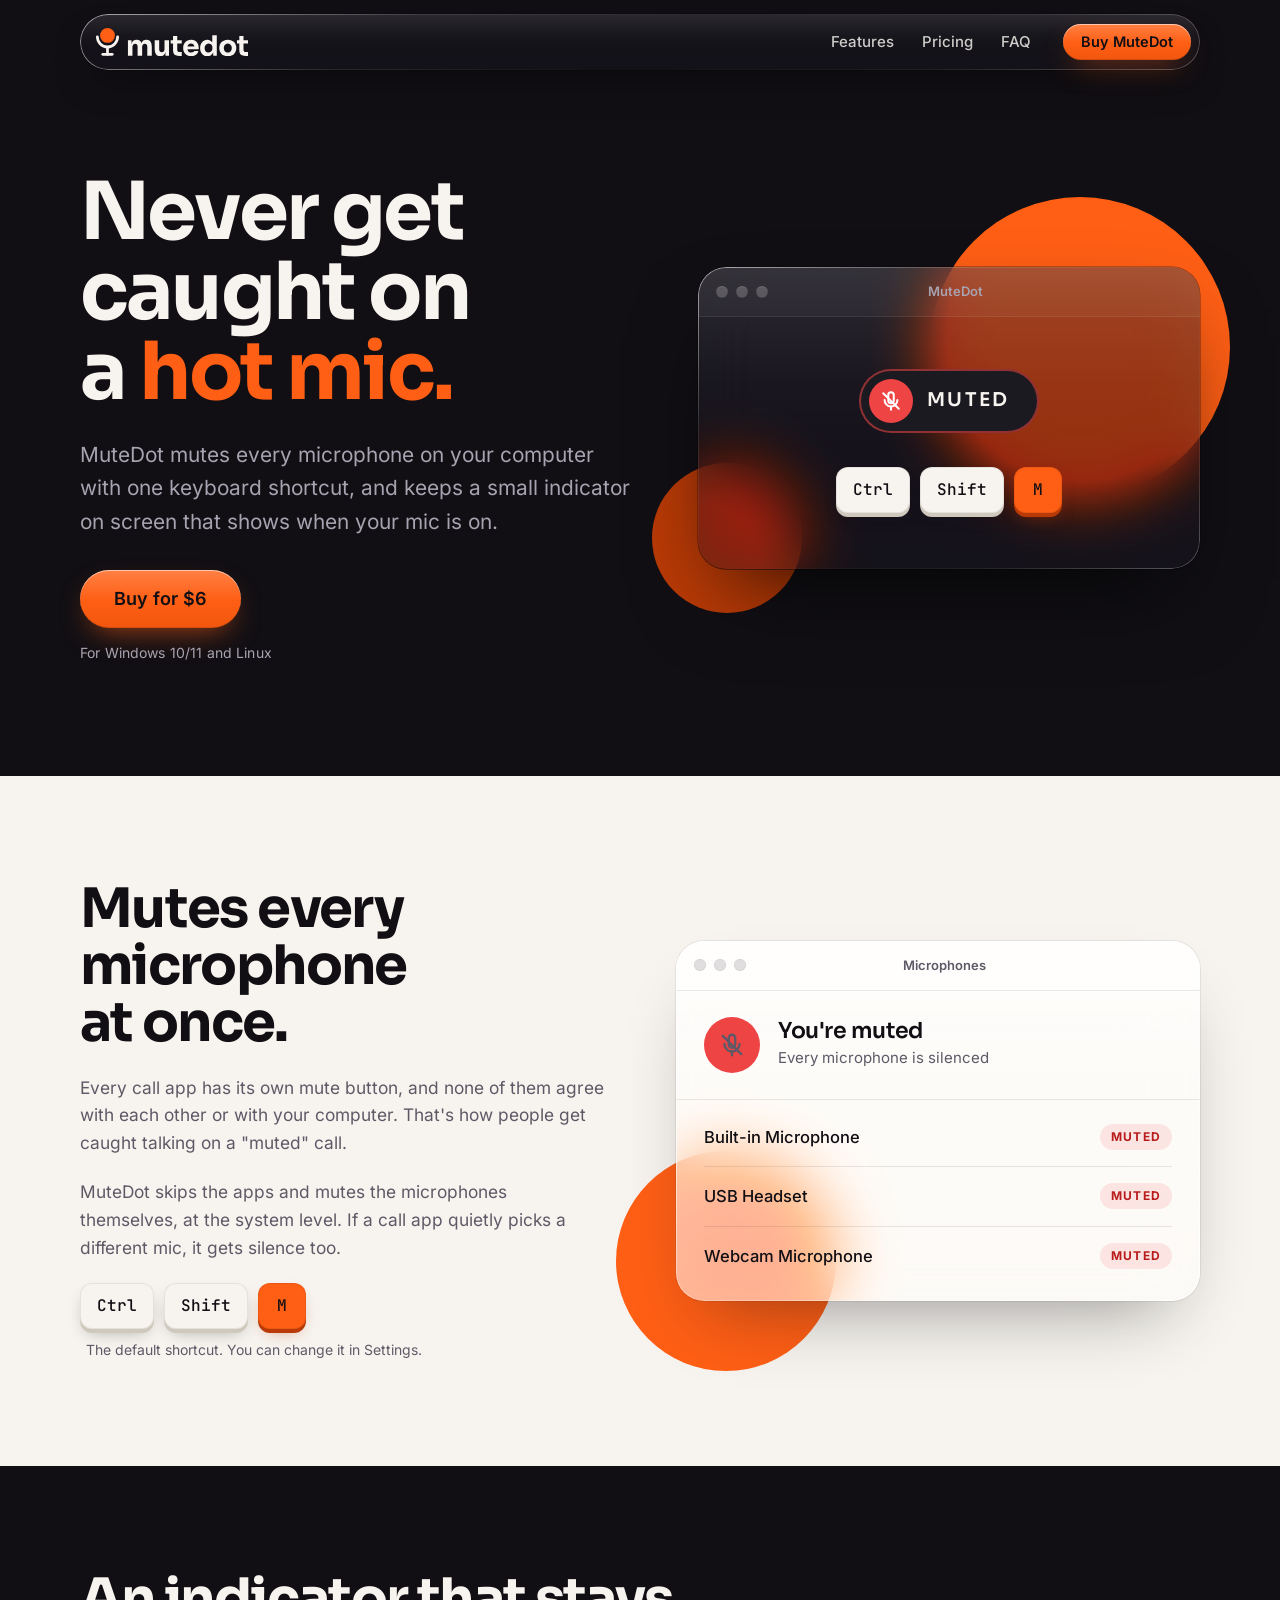
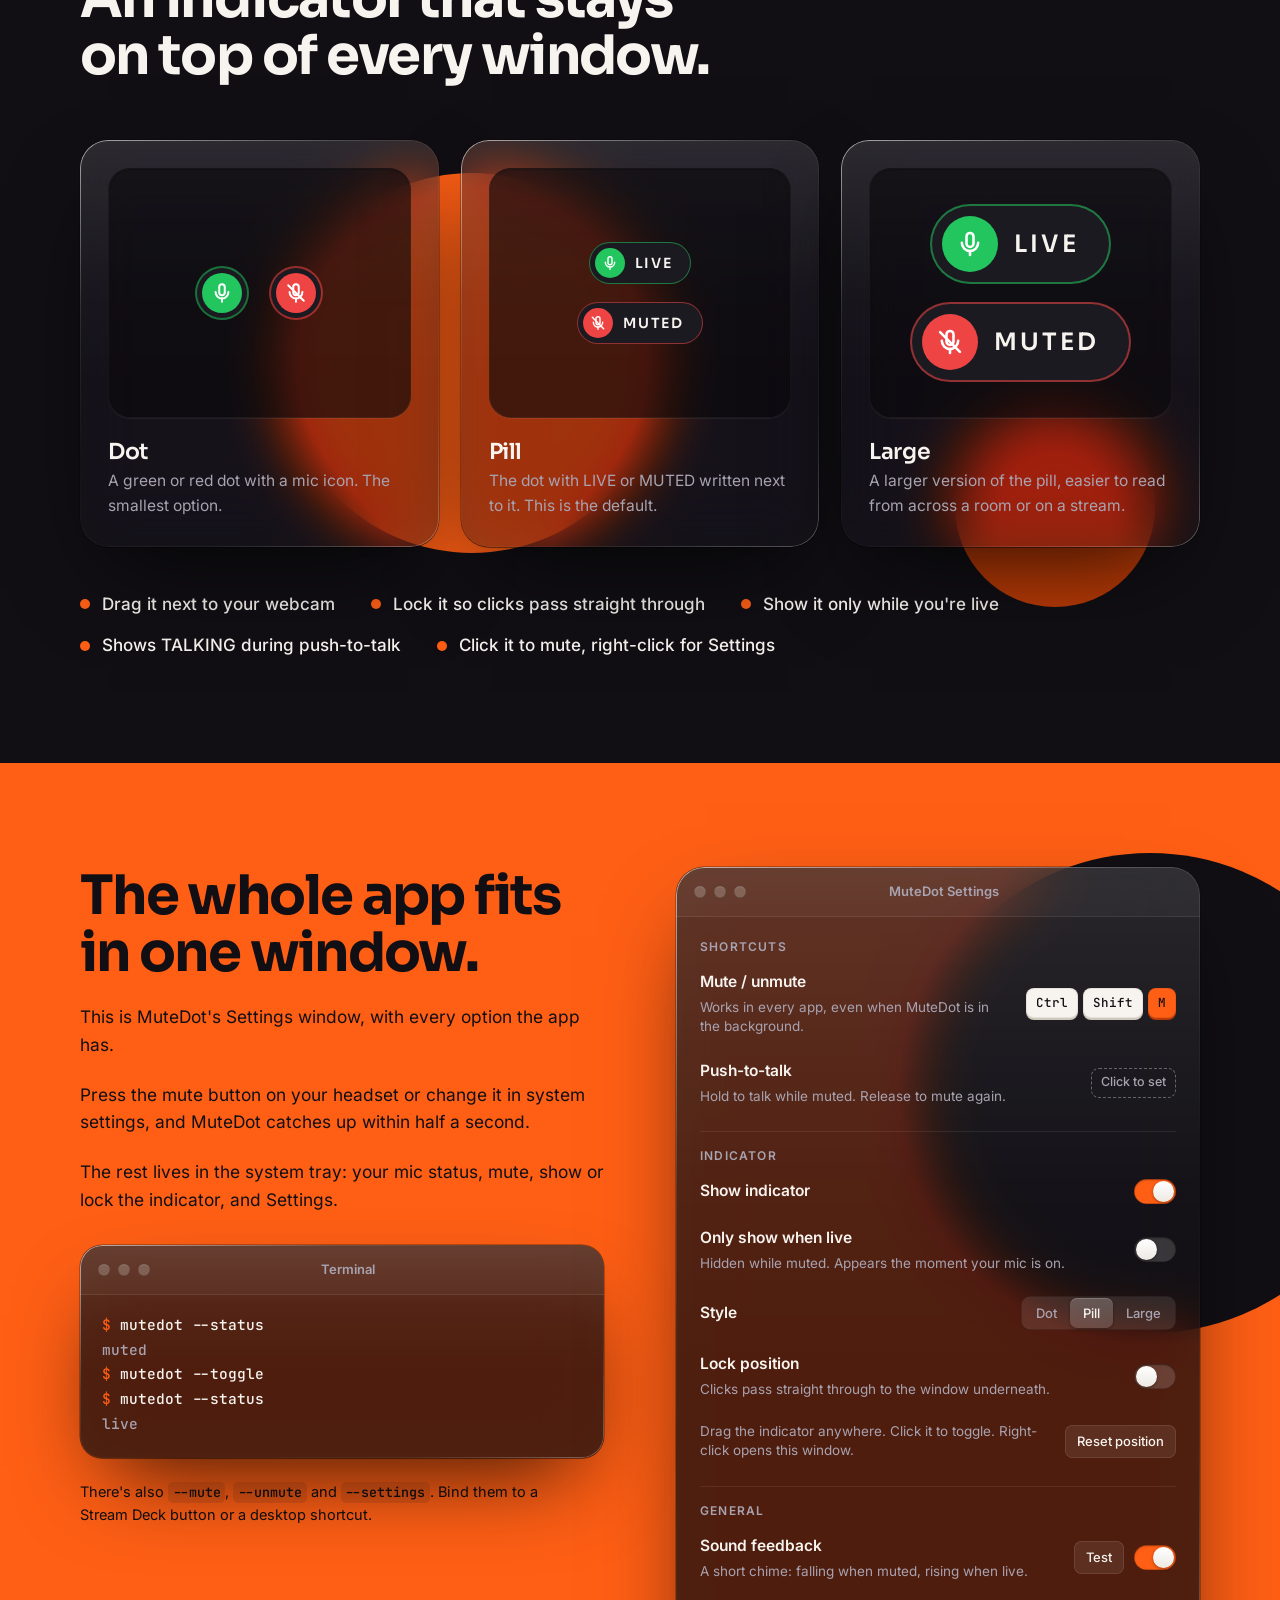
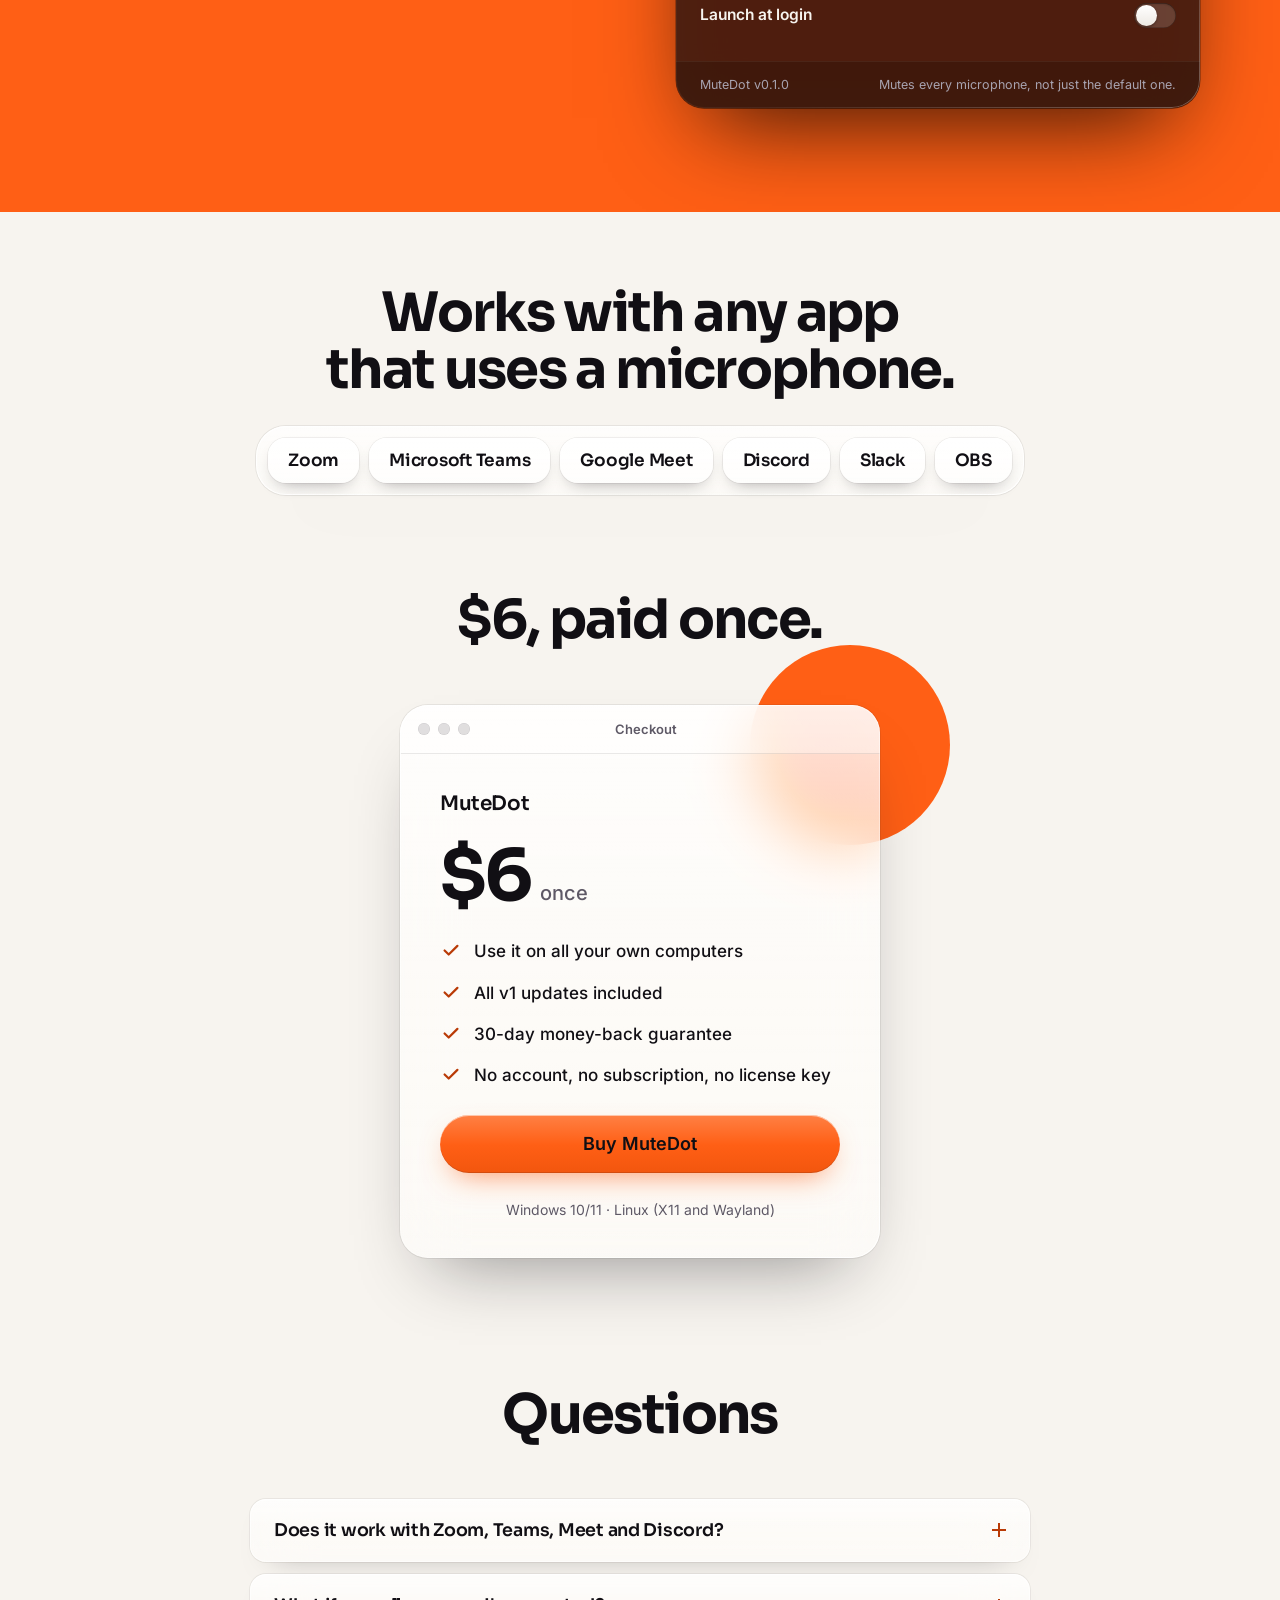
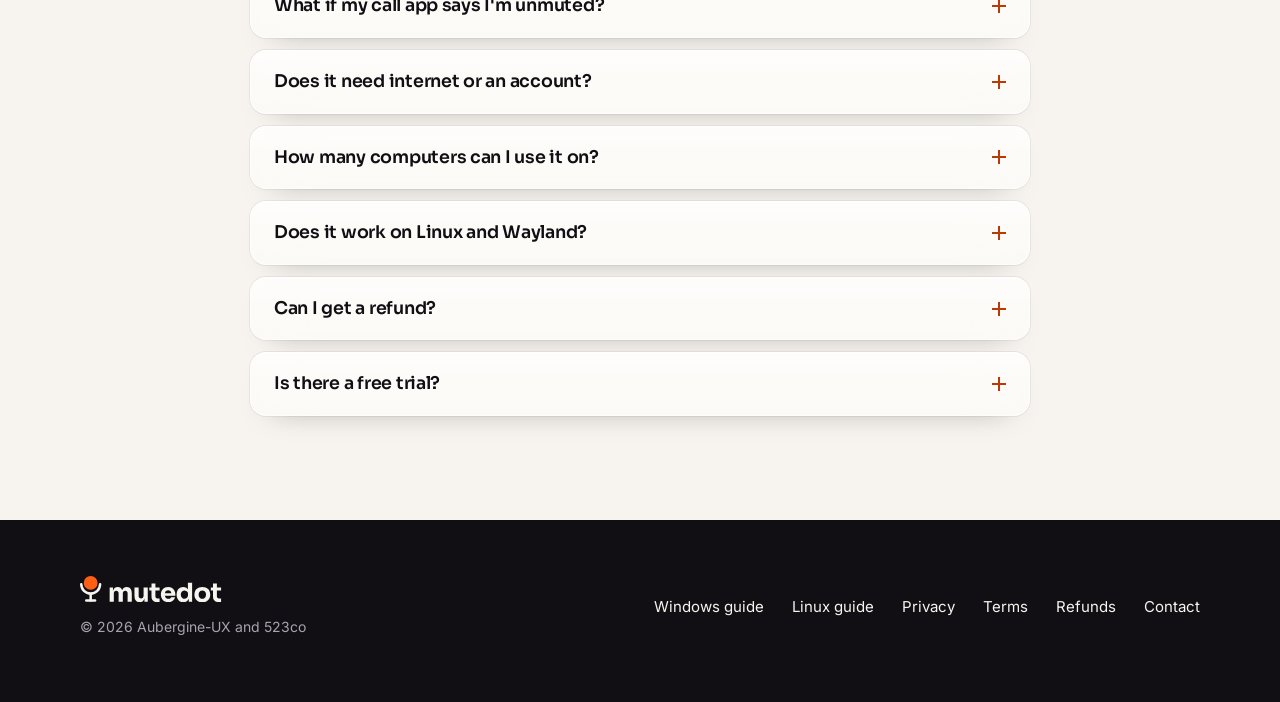
==== commit 647d1ac5: "SEO: keyword title, structured data, sitemap, Windows and Linux guides, self-hosted fonts, new share" ====
--- a/index.html
+++ b/index.html
@@ -3,8 +3,8 @@
 <head>
   <meta charset="utf-8">
   <meta name="viewport" content="width=device-width, initial-scale=1, viewport-fit=cover">
-  <title>MuteDot: never get caught on a hot mic</title>
-  <meta name="description" content="One hotkey mutes every microphone. A tiny dot shows if you're live. $6 once for Windows and Linux.">
+  <title>MuteDot: mute your mic with one hotkey on Windows and Linux</title>
+  <meta name="description" content="A global mute shortcut for every microphone. Ctrl+Shift+M mutes your mic in Zoom, Teams, Meet and Discord, and an on-screen dot shows if you're live. $6, once.">
   <link rel="canonical" href="https://mutedot.xyz/">
 
   <link rel="icon" href="/favicon.ico" sizes="48x48">
@@ -13,17 +13,48 @@
   <link rel="manifest" href="/site.webmanifest">
   <meta name="theme-color" content="#110F14">
   <meta property="og:type" content="website">
+  <meta property="og:site_name" content="MuteDot">
   <meta property="og:url" content="https://mutedot.xyz/">
   <meta property="og:title" content="MuteDot: never get caught on a hot mic">
-  <meta property="og:description" content="One hotkey mutes every microphone. A tiny dot shows if you're live.">
+  <meta property="og:description" content="One hotkey mutes every microphone. A small indicator shows if you're live. For Windows and Linux.">
   <meta property="og:image" content="https://mutedot.xyz/og-image.png">
   <meta property="og:image:width" content="1200">
   <meta property="og:image:height" content="630">
+  <meta property="og:image:alt" content="MuteDot: never get caught on a hot mic. A LIVE and a MUTED indicator with the Ctrl Shift M shortcut.">
   <meta name="twitter:card" content="summary_large_image">
 
-  <link rel="preconnect" href="https://fonts.googleapis.com">
-  <link rel="preconnect" href="https://fonts.gstatic.com" crossorigin>
-  <link rel="stylesheet" href="https://fonts.googleapis.com/css2?family=Inter:wght@400;500;600;700&family=JetBrains+Mono:wght@500&family=Sora:wght@600;700&display=swap">
+  <script type="application/ld+json">
+  {
+    "@context": "https://schema.org",
+    "@graph": [
+      {
+        "@type": "WebSite",
+        "name": "MuteDot",
+        "url": "https://mutedot.xyz/"
+      },
+      {
+        "@type": "SoftwareApplication",
+        "name": "MuteDot",
+        "url": "https://mutedot.xyz/",
+        "image": "https://mutedot.xyz/og-image.png",
+        "description": "A global mute shortcut that mutes every microphone on your computer, with an always-on-top indicator that shows whether you're live.",
+        "applicationCategory": "UtilitiesApplication",
+        "operatingSystem": "Windows 10, Windows 11, Linux",
+        "softwareVersion": "0.1.0",
+        "offers": {
+          "@type": "Offer",
+          "price": "6.00",
+          "priceCurrency": "USD",
+          "url": "https://mutedot.lemonsqueezy.com/checkout/buy/5e4ba5b7-3cd9-493f-b8fe-c976cc8fae09"
+        },
+        "publisher": { "@type": "Organization", "name": "Aubergine-UX" }
+      }
+    ]
+  }
+  </script>
+
+  <link rel="preload" href="fonts/inter-latin.woff2" as="font" type="font/woff2" crossorigin>
+  <link rel="preload" href="fonts/sora-latin.woff2" as="font" type="font/woff2" crossorigin>
   <link rel="stylesheet" href="css/site.css">
 </head>
 <body>
@@ -270,7 +301,7 @@
           </details>
           <details>
             <summary>Does it work on Linux and Wayland?</summary>
-            <p>Yes, on both X11 and Wayland. Wayland doesn't let apps grab global keys, so you bind <code>mutedot --toggle</code> to a key in your desktop's settings. Push-to-talk isn't available on Wayland.</p>
+            <p>Yes, on both X11 and Wayland. Wayland doesn't let apps grab global keys, so you bind <code>mutedot --toggle</code> to a key in your desktop's settings. Push-to-talk isn't available on Wayland. The <a href="linux/">Linux guide</a> has the steps.</p>
           </details>
           <details>
             <summary>Can I get a refund?</summary>
@@ -293,6 +324,8 @@
         <small>© 2026 Aubergine-UX and 523co</small>
       </div>
       <ul class="footer__links">
+        <li><a href="windows/">Windows guide</a></li>
+        <li><a href="linux/">Linux guide</a></li>
         <li><a href="privacy/">Privacy</a></li>
         <li><a href="terms/">Terms</a></li>
         <li><a href="refunds/">Refunds</a></li>
--- a/css/site.css
+++ b/css/site.css
@@ -1,6 +1,11 @@
 /* MuteDot — bold blocks of Ink, Paper and Hot Orange. Liquid-glass windows and a floating
    capsule nav sit over solid orange dots (the dot from the logo), so the glass always has
    something to refract. */
+
+/* Fonts are served from this site (latin subset), so no request goes to Google. */
+@font-face { font-family: "Inter"; font-style: normal; font-weight: 400 700; font-display: swap; src: url(../fonts/inter-latin.woff2) format("woff2"); }
+@font-face { font-family: "Sora"; font-style: normal; font-weight: 600 700; font-display: swap; src: url(../fonts/sora-latin.woff2) format("woff2"); }
+@font-face { font-family: "JetBrains Mono"; font-style: normal; font-weight: 500; font-display: swap; src: url(../fonts/jetbrains-mono-500-latin.woff2) format("woff2"); }
 
 :root {
   --orange: #FF5F15;   /* Hot Orange: CTAs, highlights, the dot */
@@ -491,7 +496,24 @@
 .legal h2 { font-size: 22px; font-weight: 600; letter-spacing: -0.02em; margin: 40px 0 12px; }
 .legal p, .legal li { color: #2E2A33; }
 .legal p + p { margin-top: 14px; }
-.legal ul { padding-left: 1.2em; display: grid; gap: 8px; margin: 12px 0 0; }
+.legal :is(pre, ol, ul, .table) + p { margin-top: 16px; }
+.legal ul, .legal ol { padding-left: 1.2em; display: grid; gap: 8px; margin: 12px 0 0; }
+.legal h3 { font-size: 18px; font-weight: 600; letter-spacing: -0.015em; margin: 28px 0 10px; }
+.legal pre { margin: 14px 0 0; padding: 16px 18px; background: var(--ink); color: var(--paper); border-radius: var(--r-sm); overflow-x: auto; font: 500 14.5px/1.65 var(--font-mono); }
+.legal pre code { background: none; padding: 0; border-radius: 0; font: inherit; }
+.legal kbd { font: 500 .85em var(--font-mono); padding: .1em .45em; background: #fff; border: 1px solid var(--key-edge); border-bottom-width: 2px; border-radius: 6px; white-space: nowrap; }
+.legal .table { margin-top: 14px; overflow-x: auto; }
+.legal table { width: 100%; border-collapse: collapse; font-size: 16px; }
+.legal th, .legal td { text-align: left; padding: 10px 14px 10px 0; border-bottom: 1px solid var(--line-light); vertical-align: top; }
+.legal th { font-weight: 600; }
+.guide-cta {
+  margin-top: 48px; padding: 28px; border-radius: var(--r-md);
+  background: var(--ink); --focus: var(--orange);
+  display: flex; flex-wrap: wrap; align-items: center; justify-content: space-between; gap: 18px 28px;
+}
+.guide-cta div { display: grid; gap: 4px; min-width: 0; flex: 1 1 260px; }
+.guide-cta b { color: var(--paper); font: 600 20px/1.3 var(--font-head); letter-spacing: -0.015em; }
+.guide-cta p { color: var(--mist); }
 
 /* ---------- Responsive ---------- */
 @media (max-width: 980px) {
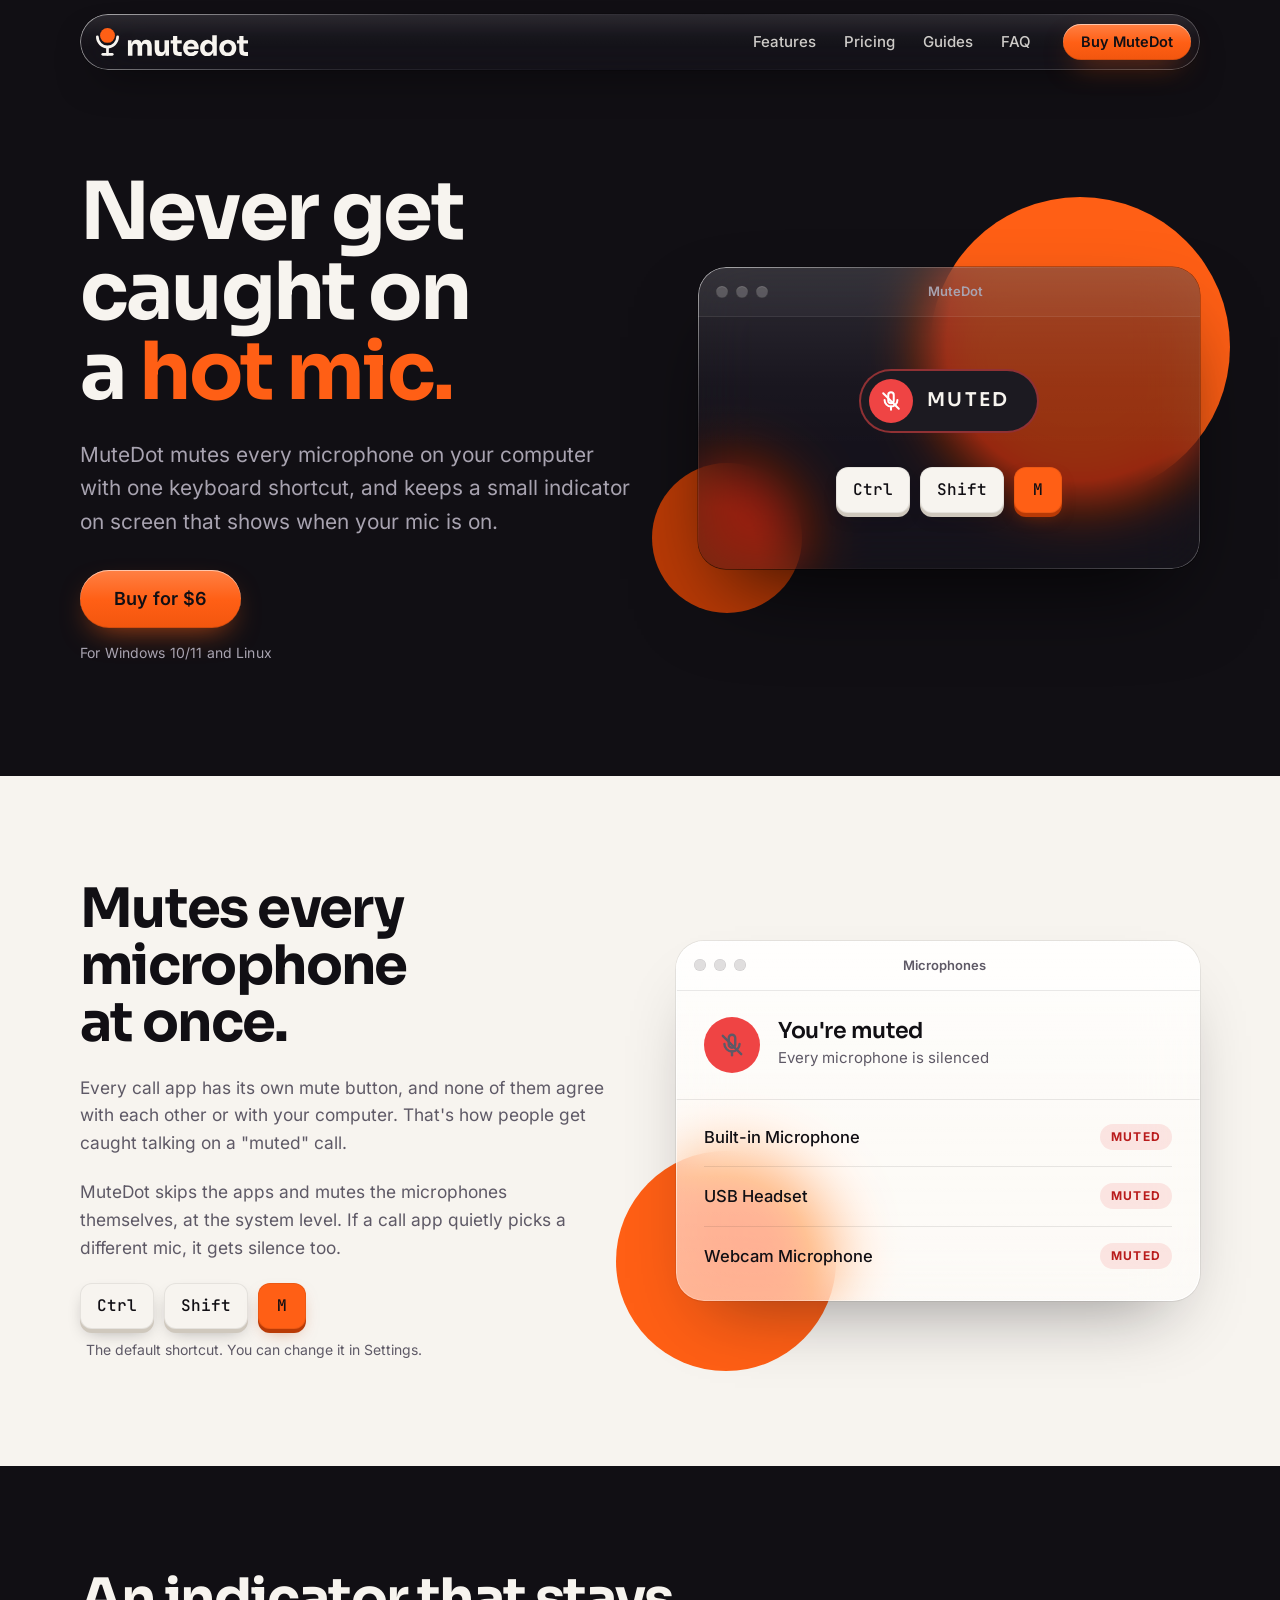
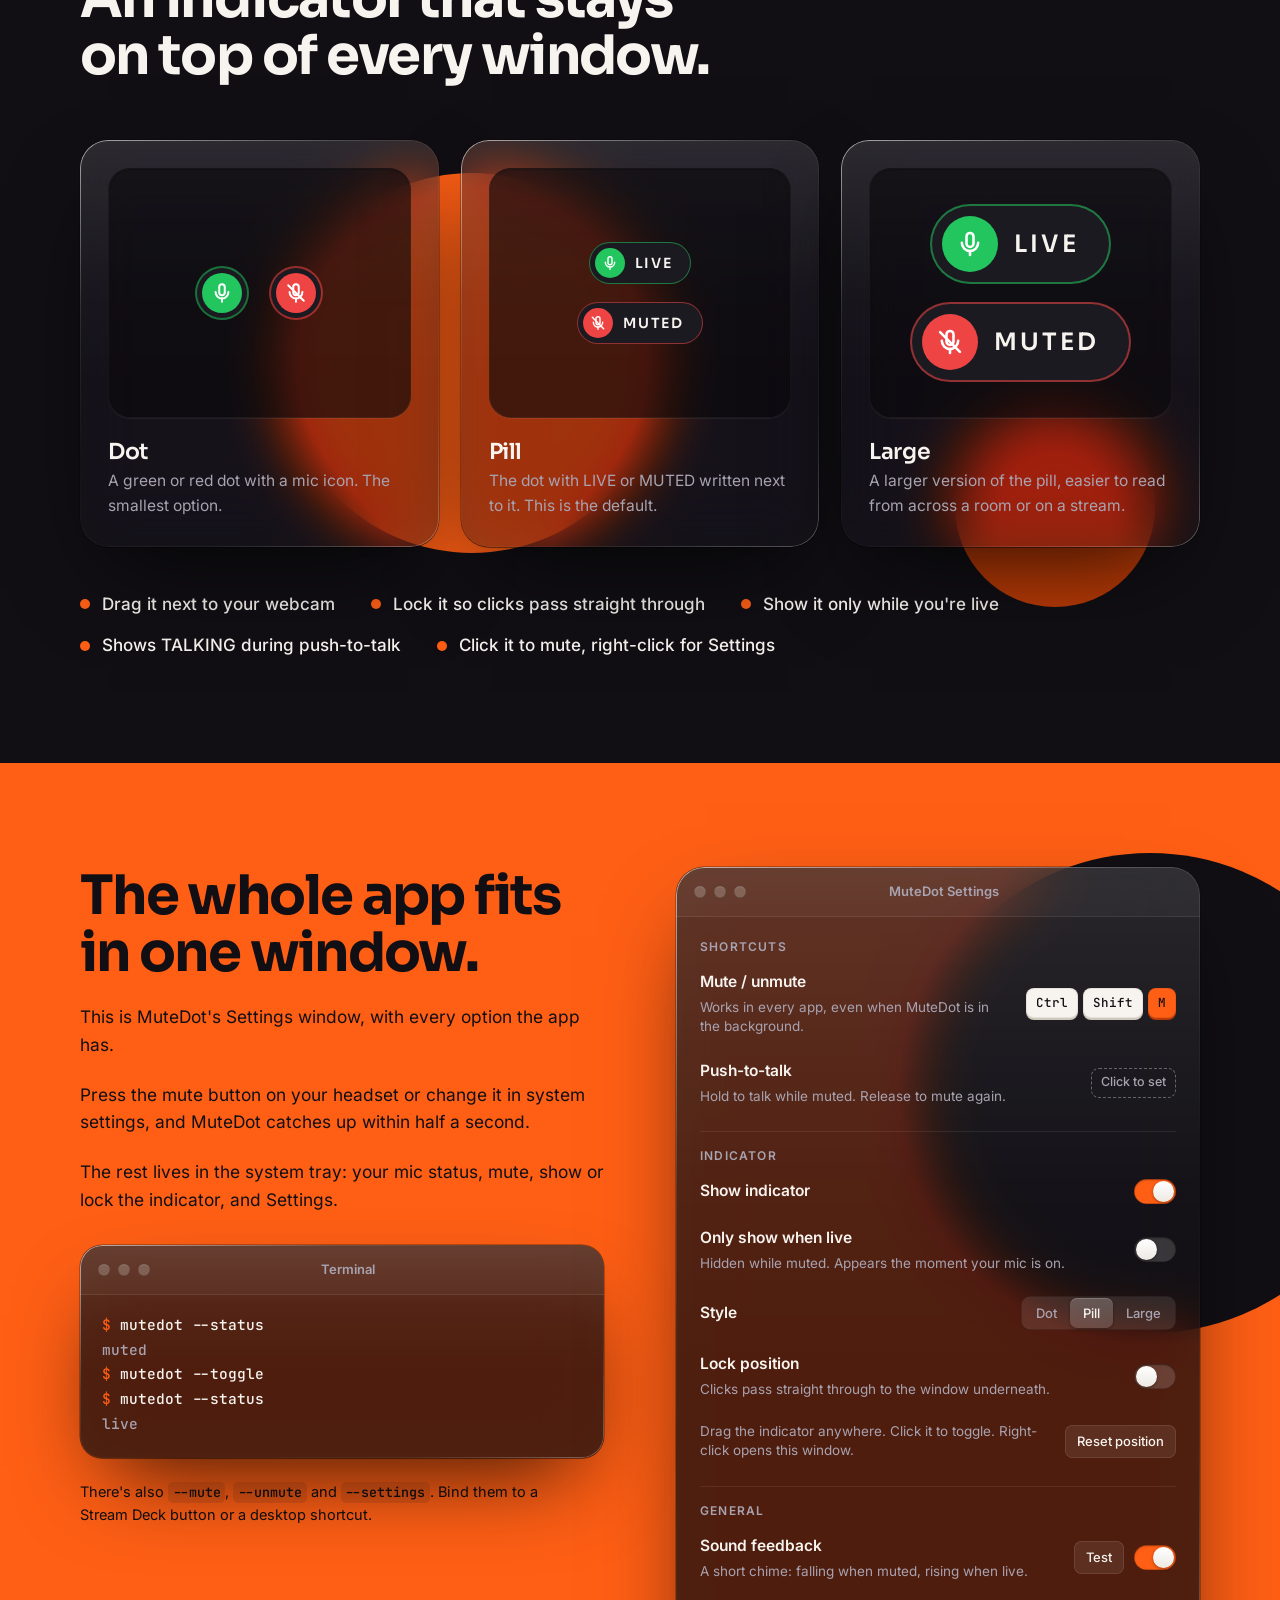
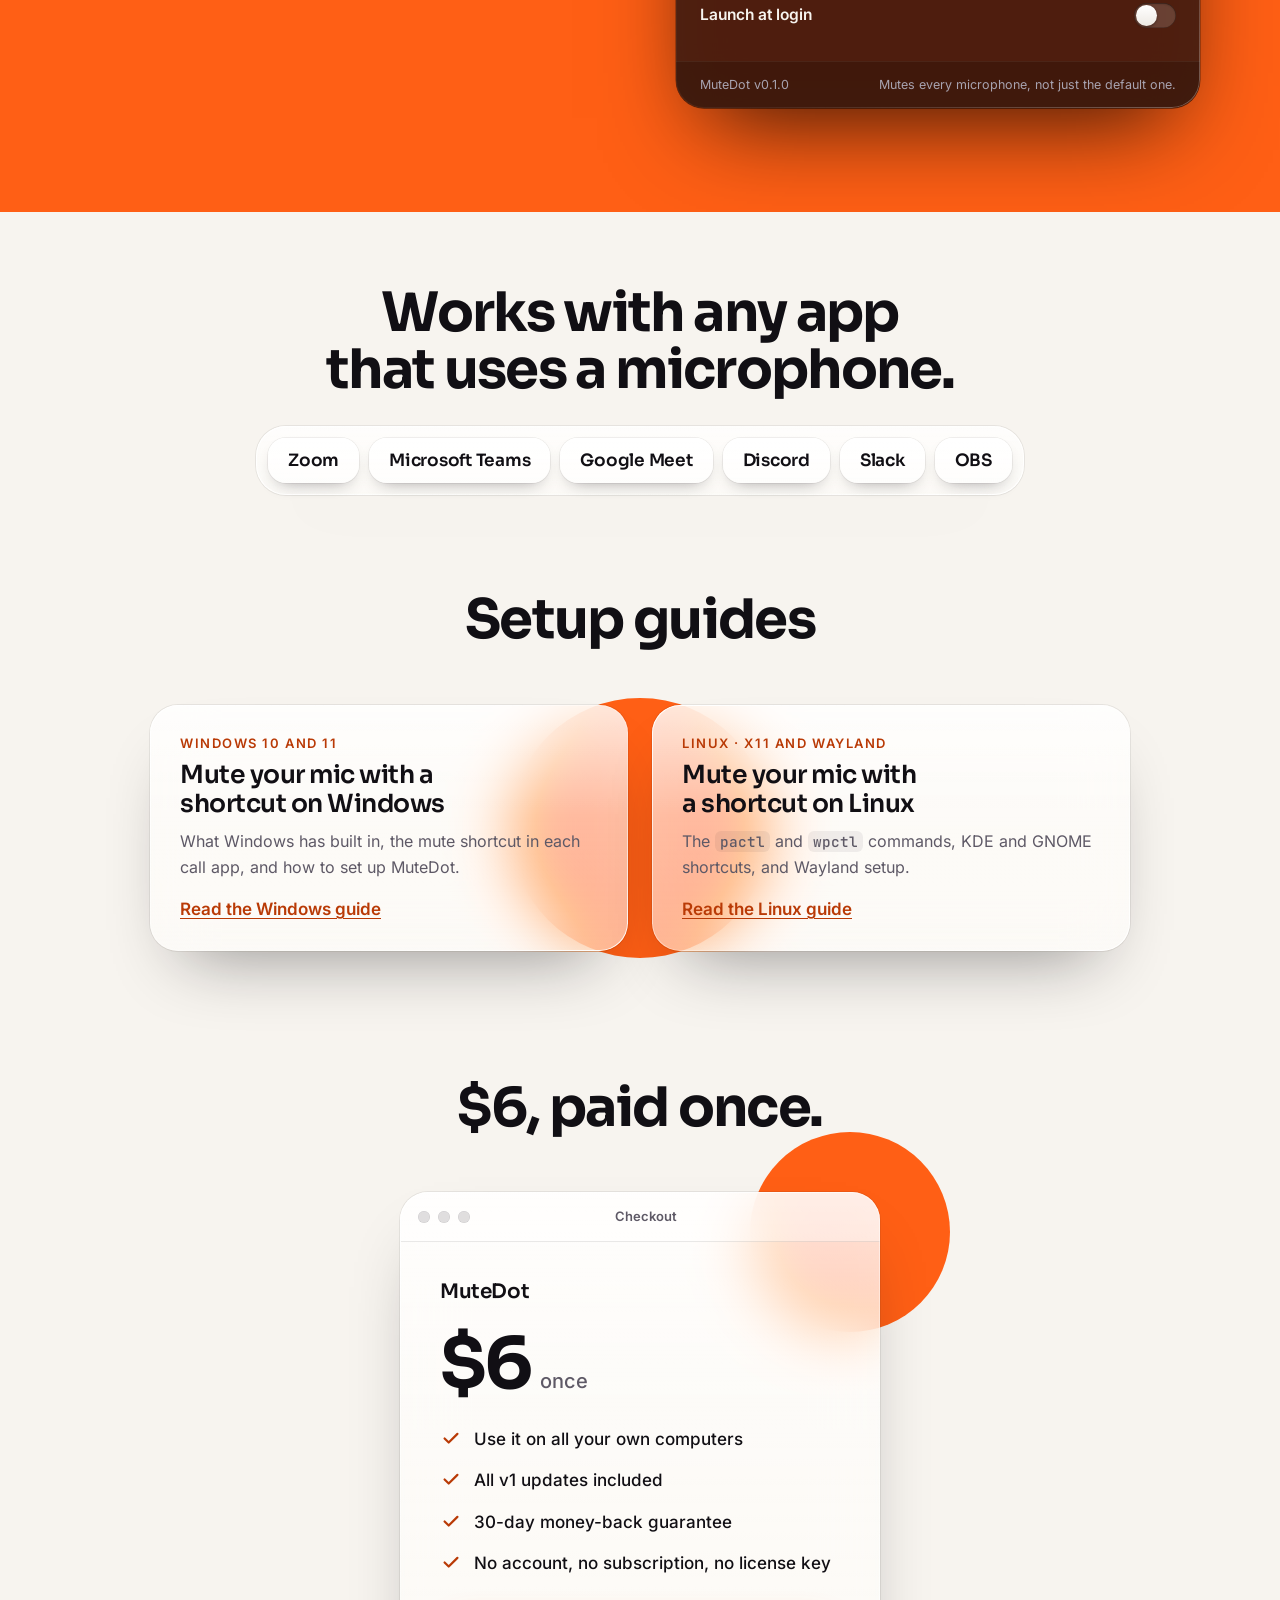
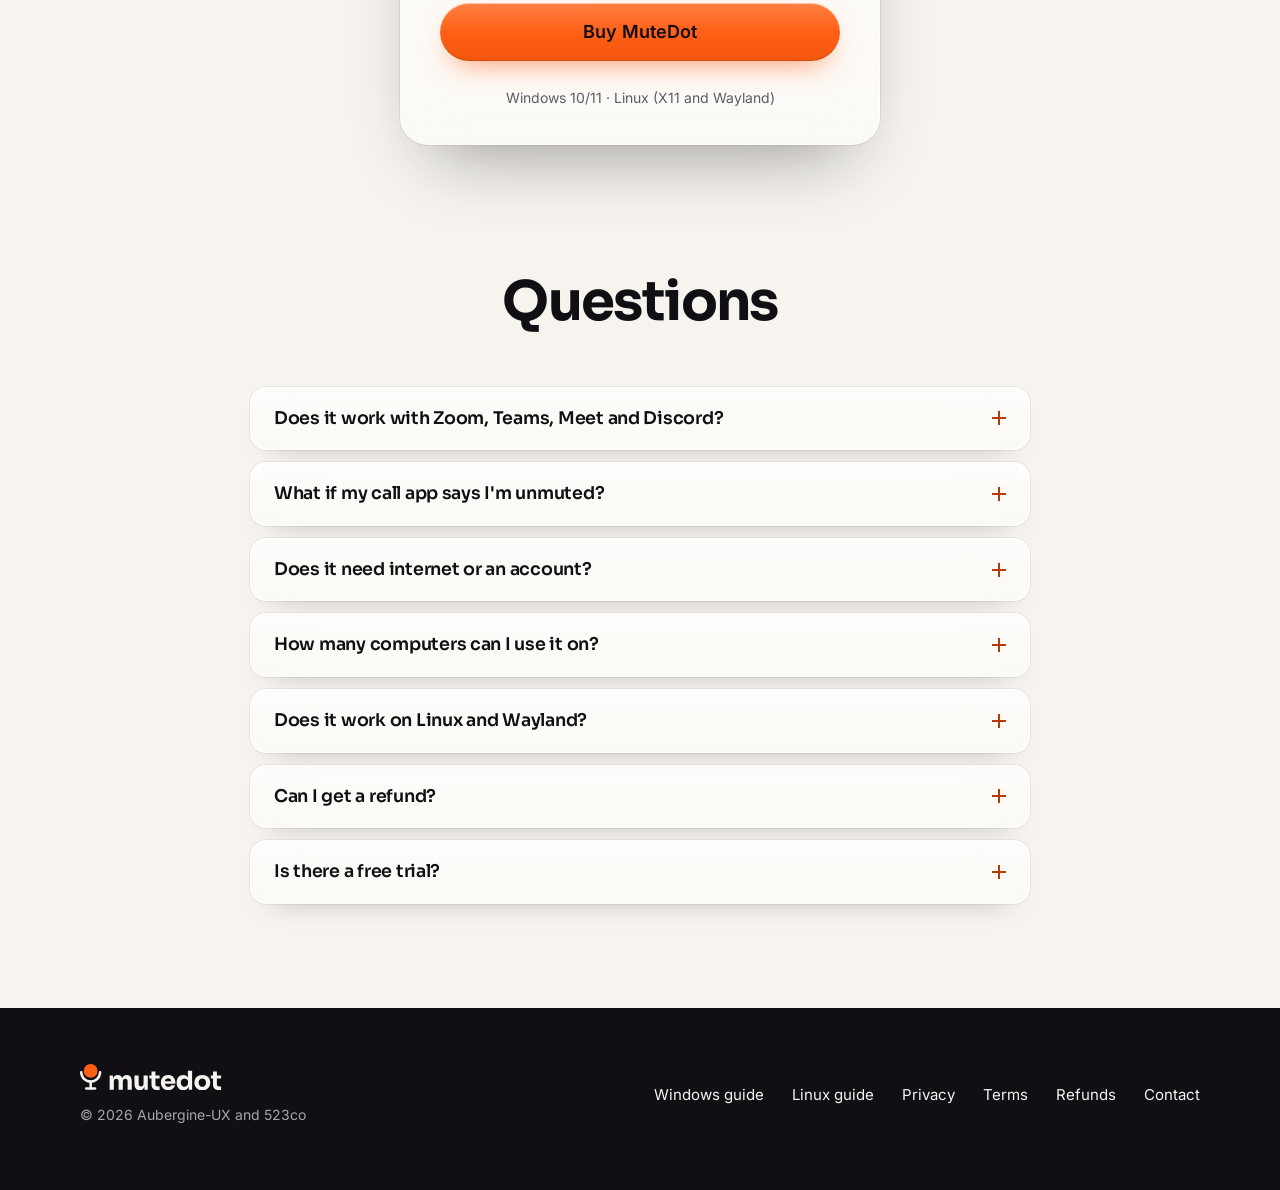
==== commit a30a570f: "Add a Guides section and nav link for the Windows and Linux guides" ====
--- a/index.html
+++ b/index.html
@@ -73,6 +73,7 @@
         <ul class="nav__links">
           <li><a href="#features">Features</a></li>
           <li><a href="#pricing">Pricing</a></li>
+          <li><a href="#guides">Guides</a></li>
           <li><a href="#faq">FAQ</a></li>
         </ul>
       </nav>
@@ -248,6 +249,32 @@
       </div>
     </section>
 
+    <!-- Guides -->
+    <section class="band band--paper" id="guides" aria-labelledby="guides-title" data-flush>
+      <div class="wrap">
+        <div class="section-head section-head--center">
+          <h2 class="h2" id="guides-title">Setup guides</h2>
+        </div>
+        <div class="stage guides-stage">
+          <div class="orb" aria-hidden="true"></div>
+          <div class="guides">
+            <a class="guide-card glass glass--light" href="windows/">
+              <small>Windows 10 and 11</small>
+              <h3>Mute your mic with a shortcut on Windows</h3>
+              <p>What Windows has built in, the mute shortcut in each call app, and how to set up MuteDot.</p>
+              <span>Read the Windows guide</span>
+            </a>
+            <a class="guide-card glass glass--light" href="linux/">
+              <small>Linux · X11 and Wayland</small>
+              <h3>Mute your mic with a shortcut on Linux</h3>
+              <p>The <code>pactl</code> and <code>wpctl</code> commands, KDE and GNOME shortcuts, and Wayland setup.</p>
+              <span>Read the Linux guide</span>
+            </a>
+          </div>
+        </div>
+      </div>
+    </section>
+
     <!-- Pricing -->
     <section class="band band--paper" id="pricing" aria-labelledby="pricing-title" data-flush>
       <div class="wrap">
--- a/css/site.css
+++ b/css/site.css
@@ -436,6 +436,22 @@
   background: linear-gradient(180deg, rgba(255, 255, 255, .92), rgba(255, 255, 255, .62));
   box-shadow: inset 0 1px 0 #fff, 0 0 0 1px rgba(17, 15, 20, .06), 0 8px 18px -10px rgba(17, 15, 20, .45);
 }
+
+/* ---------- Guides ---------- */
+.guides-stage { max-width: 980px; margin-inline: auto; }
+.guides-stage .orb { width: 260px; left: 50%; top: 50%; translate: -50% -50%; }
+.guides { position: relative; z-index: 1; display: grid; grid-template-columns: repeat(2, minmax(0, 1fr)); gap: 24px; }
+.guide-card {
+  display: grid; gap: 10px; align-content: start;
+  padding: 30px 30px 28px; border-radius: var(--r-lg);
+  color: var(--ink); text-decoration: none;
+}
+.guide-card small { font: 600 13px/1.3 var(--font-body); letter-spacing: .12em; text-transform: uppercase; color: var(--ember); }
+.guide-card h3 { font-size: 25px; font-weight: 600; letter-spacing: -0.02em; line-height: 1.15; }
+.guide-card p { color: var(--slate); font-size: 16px; }
+.guide-card code { font: 500 .9em var(--font-mono); background: rgba(17, 15, 20, .06); padding: .1em .35em; border-radius: 6px; }
+.guide-card span { margin-top: 6px; font-weight: 600; color: var(--ember); text-decoration: underline; text-underline-offset: 3px; }
+.guide-card:hover span { color: var(--ink); }
 
 /* ---------- Pricing ---------- */
 .price { position: relative; max-width: 480px; margin-inline: auto; }
@@ -526,6 +542,7 @@
   .nav .wrap { gap: 16px; }
   .dock li { font-size: 15.5px; padding: 12px 16px; }
   .styles { grid-template-columns: minmax(0, 1fr); }
+  .guides { grid-template-columns: minmax(0, 1fr); }
   .srow { flex-wrap: wrap; gap: 10px 20px; }
   .settings__body { padding-inline: 18px; }
   .nav__links { display: none; }
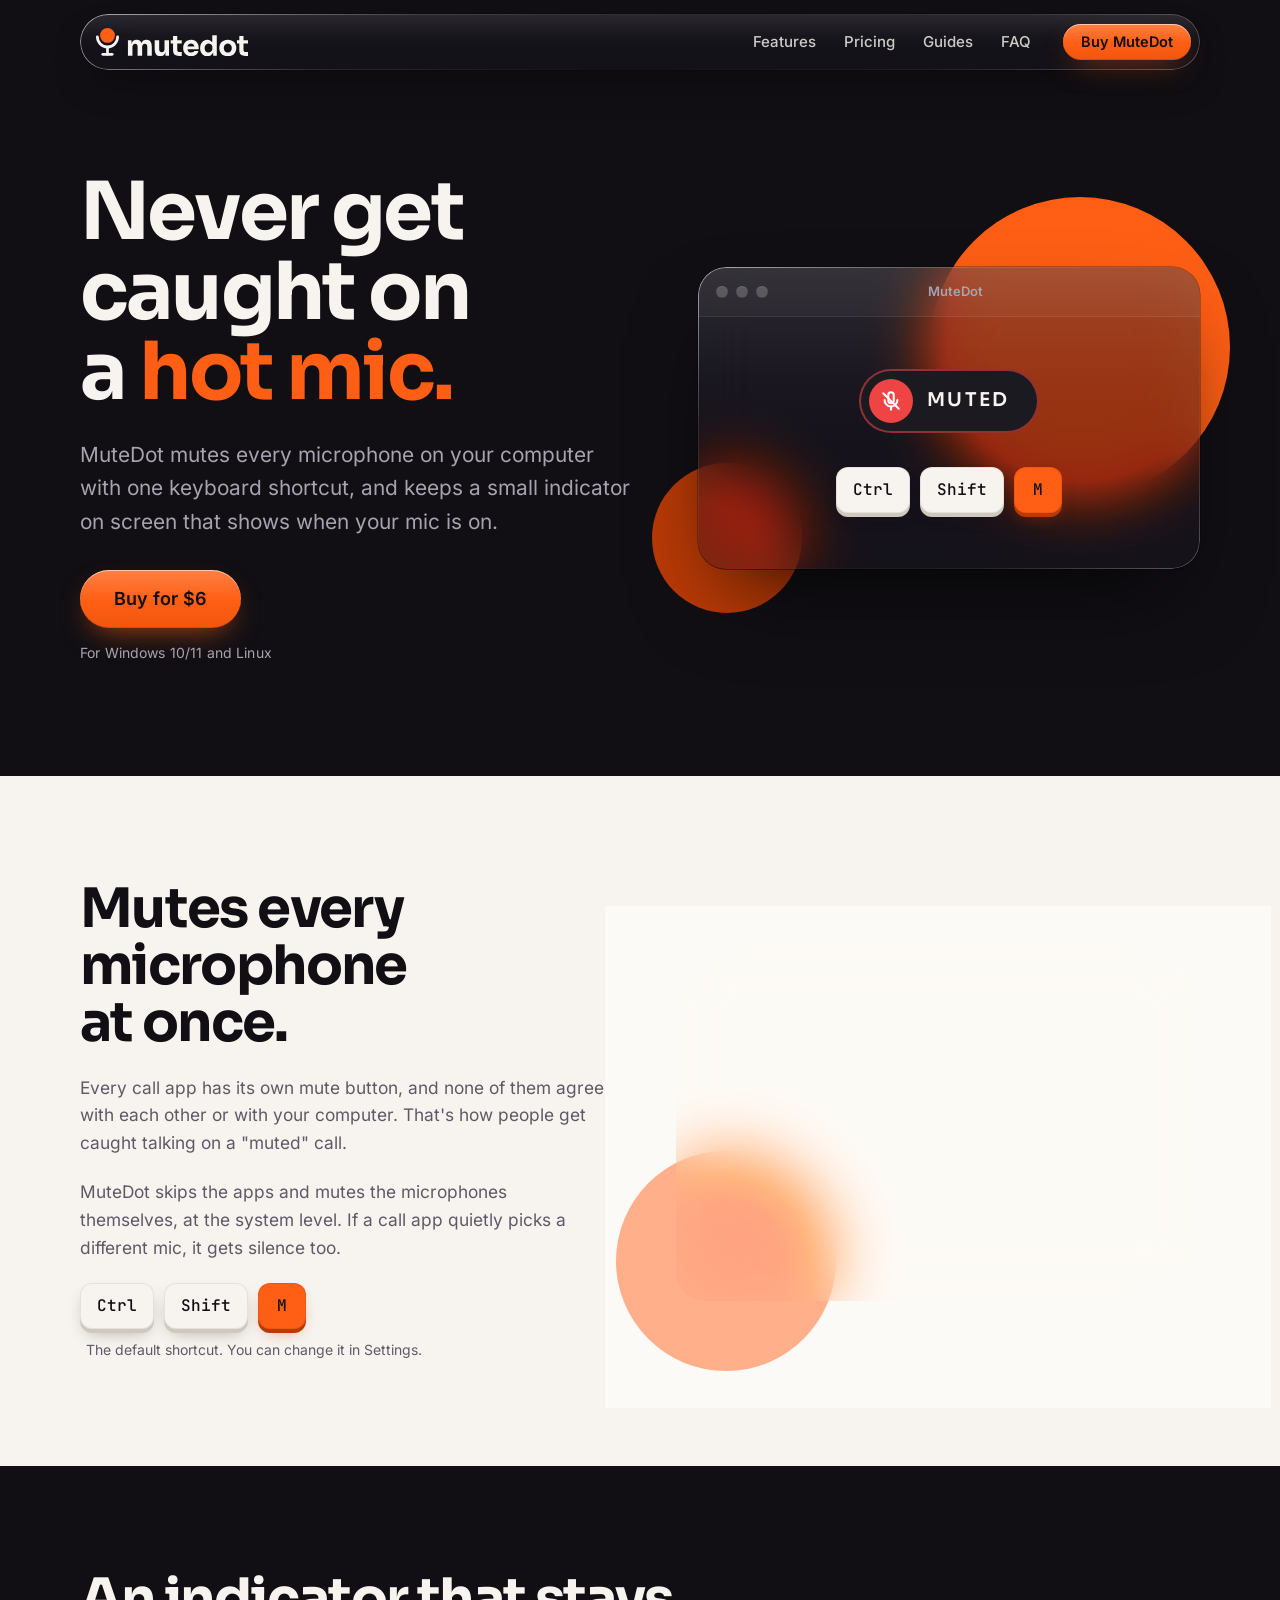
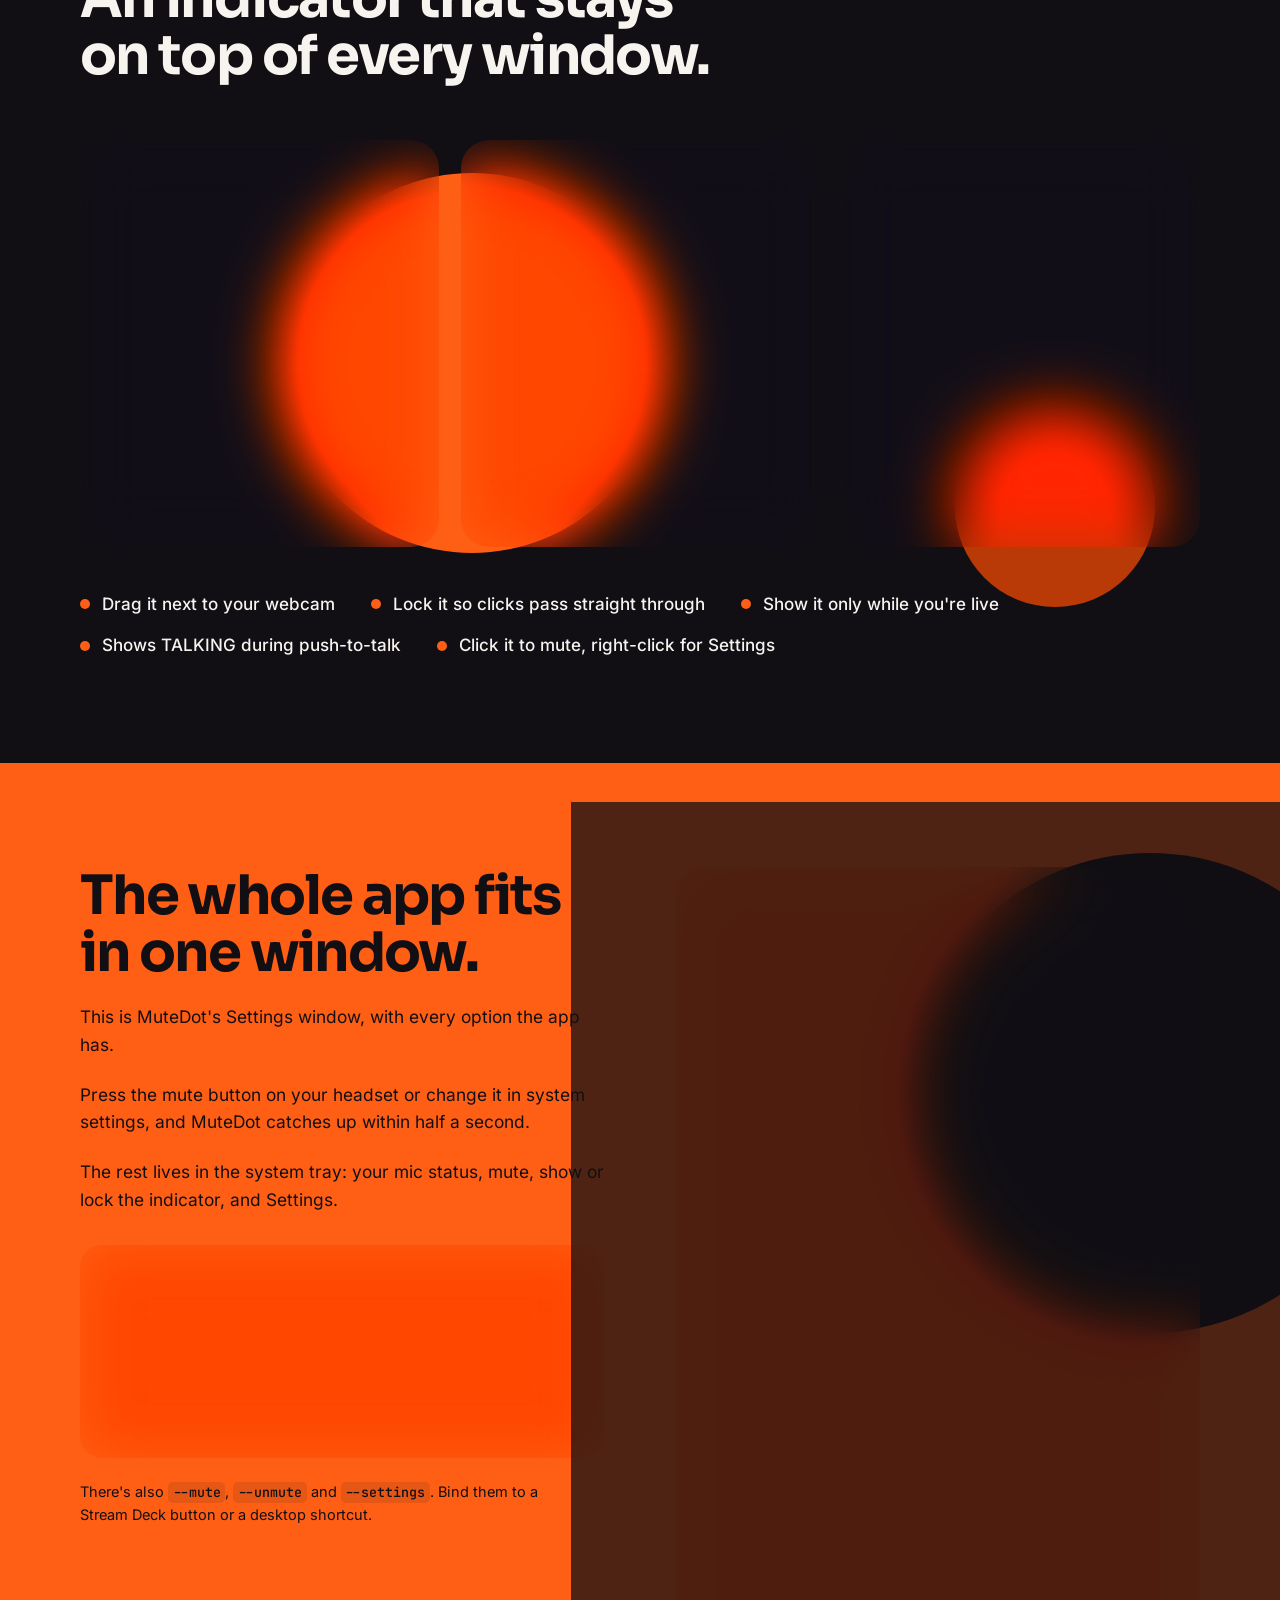
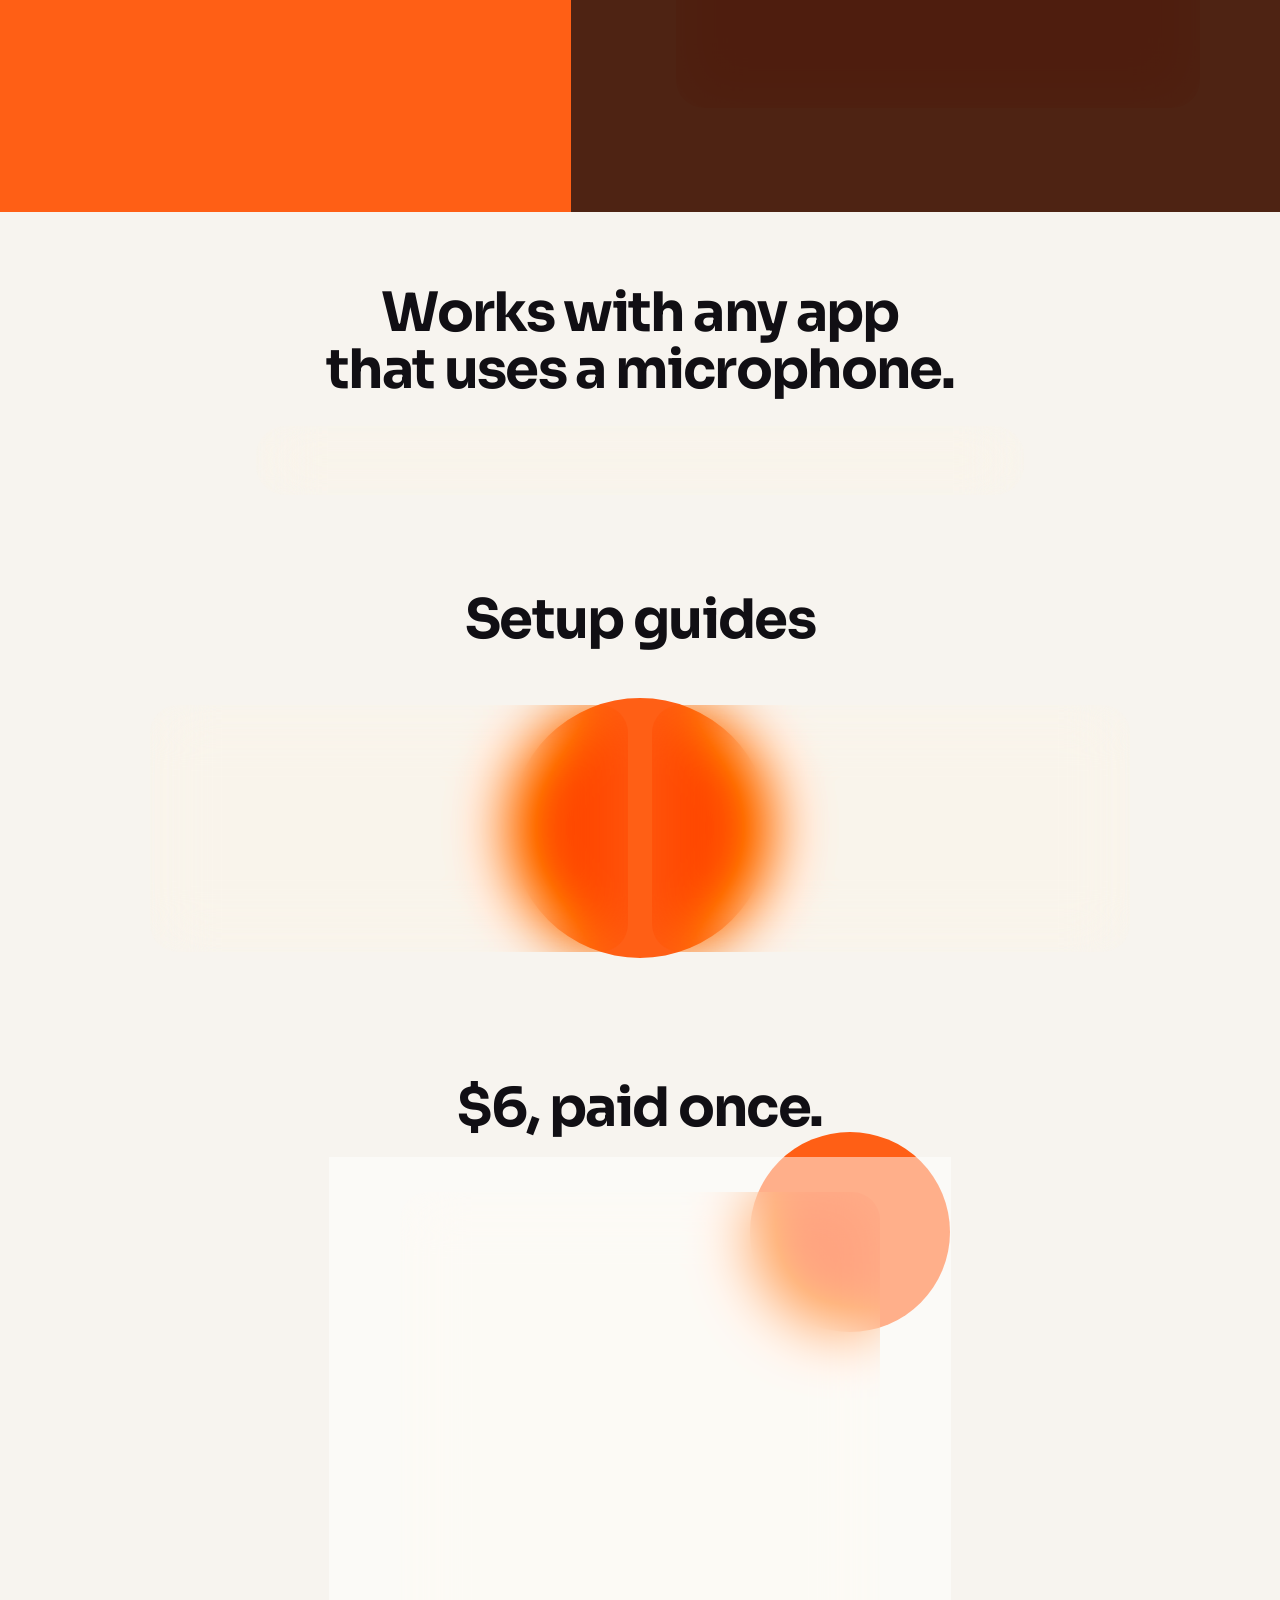
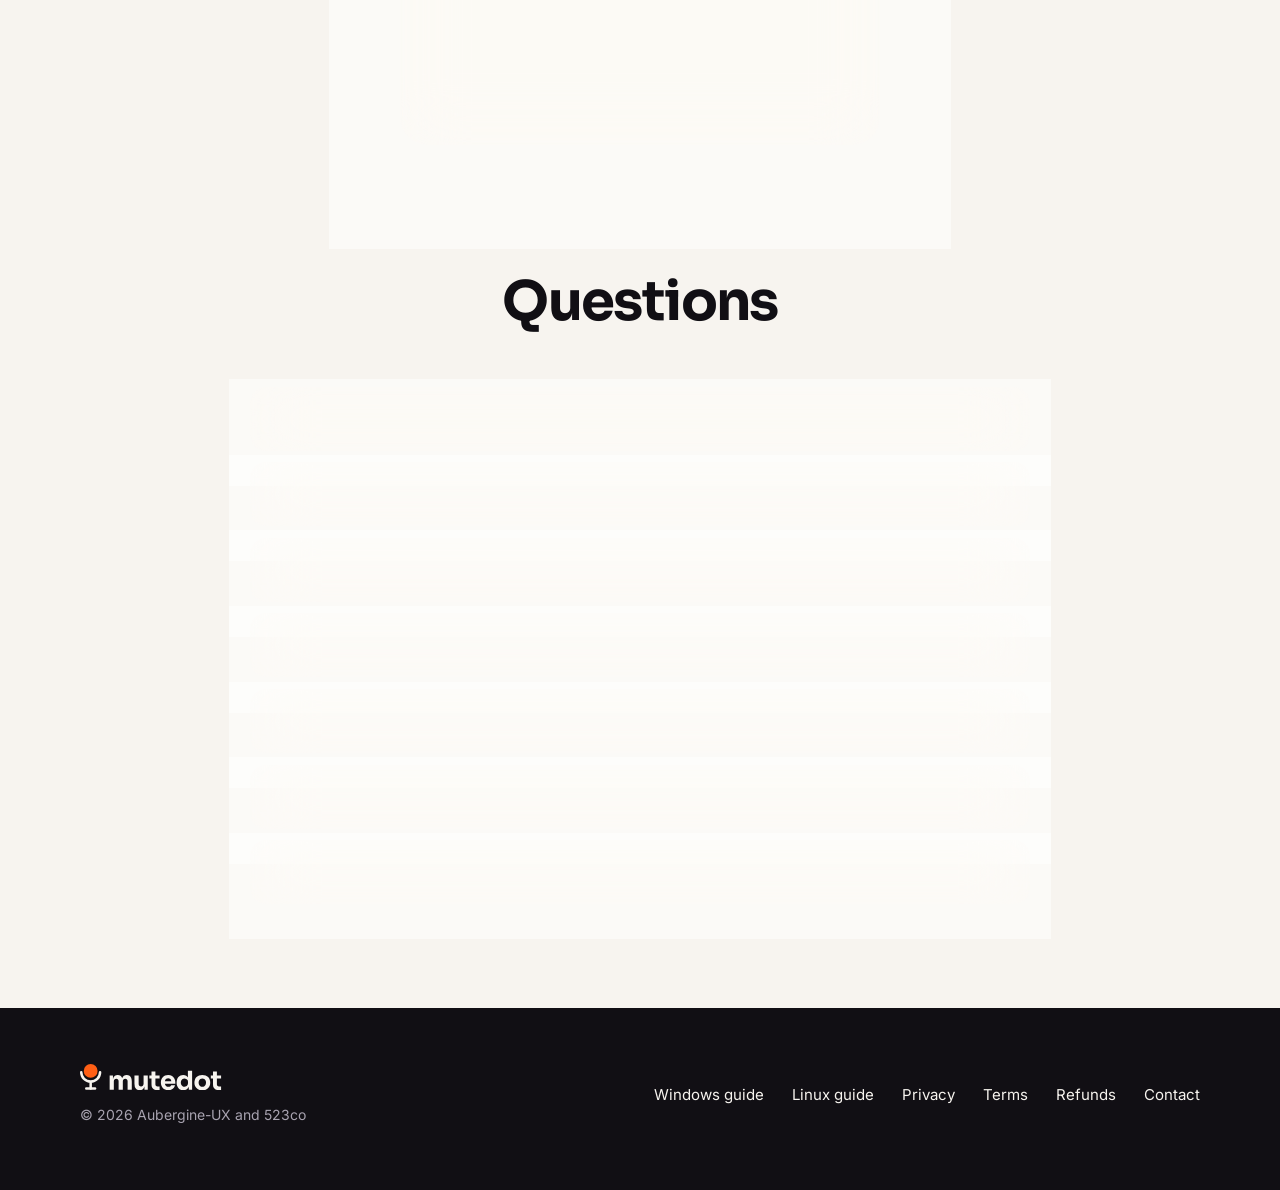
==== commit 5a3cda0d: "Point every Buy button to the Gumroad checkout" ====
--- a/index.html
+++ b/index.html
@@ -45,7 +45,7 @@
           "@type": "Offer",
           "price": "6.00",
           "priceCurrency": "USD",
-          "url": "https://mutedot.lemonsqueezy.com/checkout/buy/5e4ba5b7-3cd9-493f-b8fe-c976cc8fae09"
+          "url": "https://mutedotapp.gumroad.com/l/mutedot?wanted=true"
         },
         "publisher": { "@type": "Organization", "name": "Aubergine-UX" }
       }
@@ -77,7 +77,7 @@
           <li><a href="#faq">FAQ</a></li>
         </ul>
       </nav>
-      <a class="btn btn--sm" href="https://mutedot.lemonsqueezy.com/checkout/buy/5e4ba5b7-3cd9-493f-b8fe-c976cc8fae09">Buy MuteDot</a>
+      <a class="btn btn--sm" href="https://mutedotapp.gumroad.com/l/mutedot?wanted=true">Buy MuteDot</a>
     </div>
   </header>
 
@@ -89,7 +89,7 @@
           <h1 id="hero-title">Never get caught on a <span class="hot">hot mic.</span></h1>
           <p class="hero__sub">MuteDot mutes every microphone on your computer with one keyboard shortcut, and keeps a small indicator on screen that shows when your mic is on.</p>
           <div class="hero__buy">
-            <a class="btn btn--lg" href="https://mutedot.lemonsqueezy.com/checkout/buy/5e4ba5b7-3cd9-493f-b8fe-c976cc8fae09">Buy for $6</a>
+            <a class="btn btn--lg" href="https://mutedotapp.gumroad.com/l/mutedot?wanted=true">Buy for $6</a>
             <p class="fine">For Windows 10/11 and Linux</p>
           </div>
         </div>
@@ -294,7 +294,7 @@
                 <li><svg aria-hidden="true"><use href="#i-check"/></svg>30-day money-back guarantee</li>
                 <li><svg aria-hidden="true"><use href="#i-check"/></svg>No account, no subscription, no license key</li>
               </ul>
-              <a class="btn btn--lg btn--block" href="https://mutedot.lemonsqueezy.com/checkout/buy/5e4ba5b7-3cd9-493f-b8fe-c976cc8fae09">Buy MuteDot</a>
+              <a class="btn btn--lg btn--block" href="https://mutedotapp.gumroad.com/l/mutedot?wanted=true">Buy MuteDot</a>
               <p class="platforms">Windows 10/11 · Linux (X11 and Wayland)</p>
             </div>
           </div>
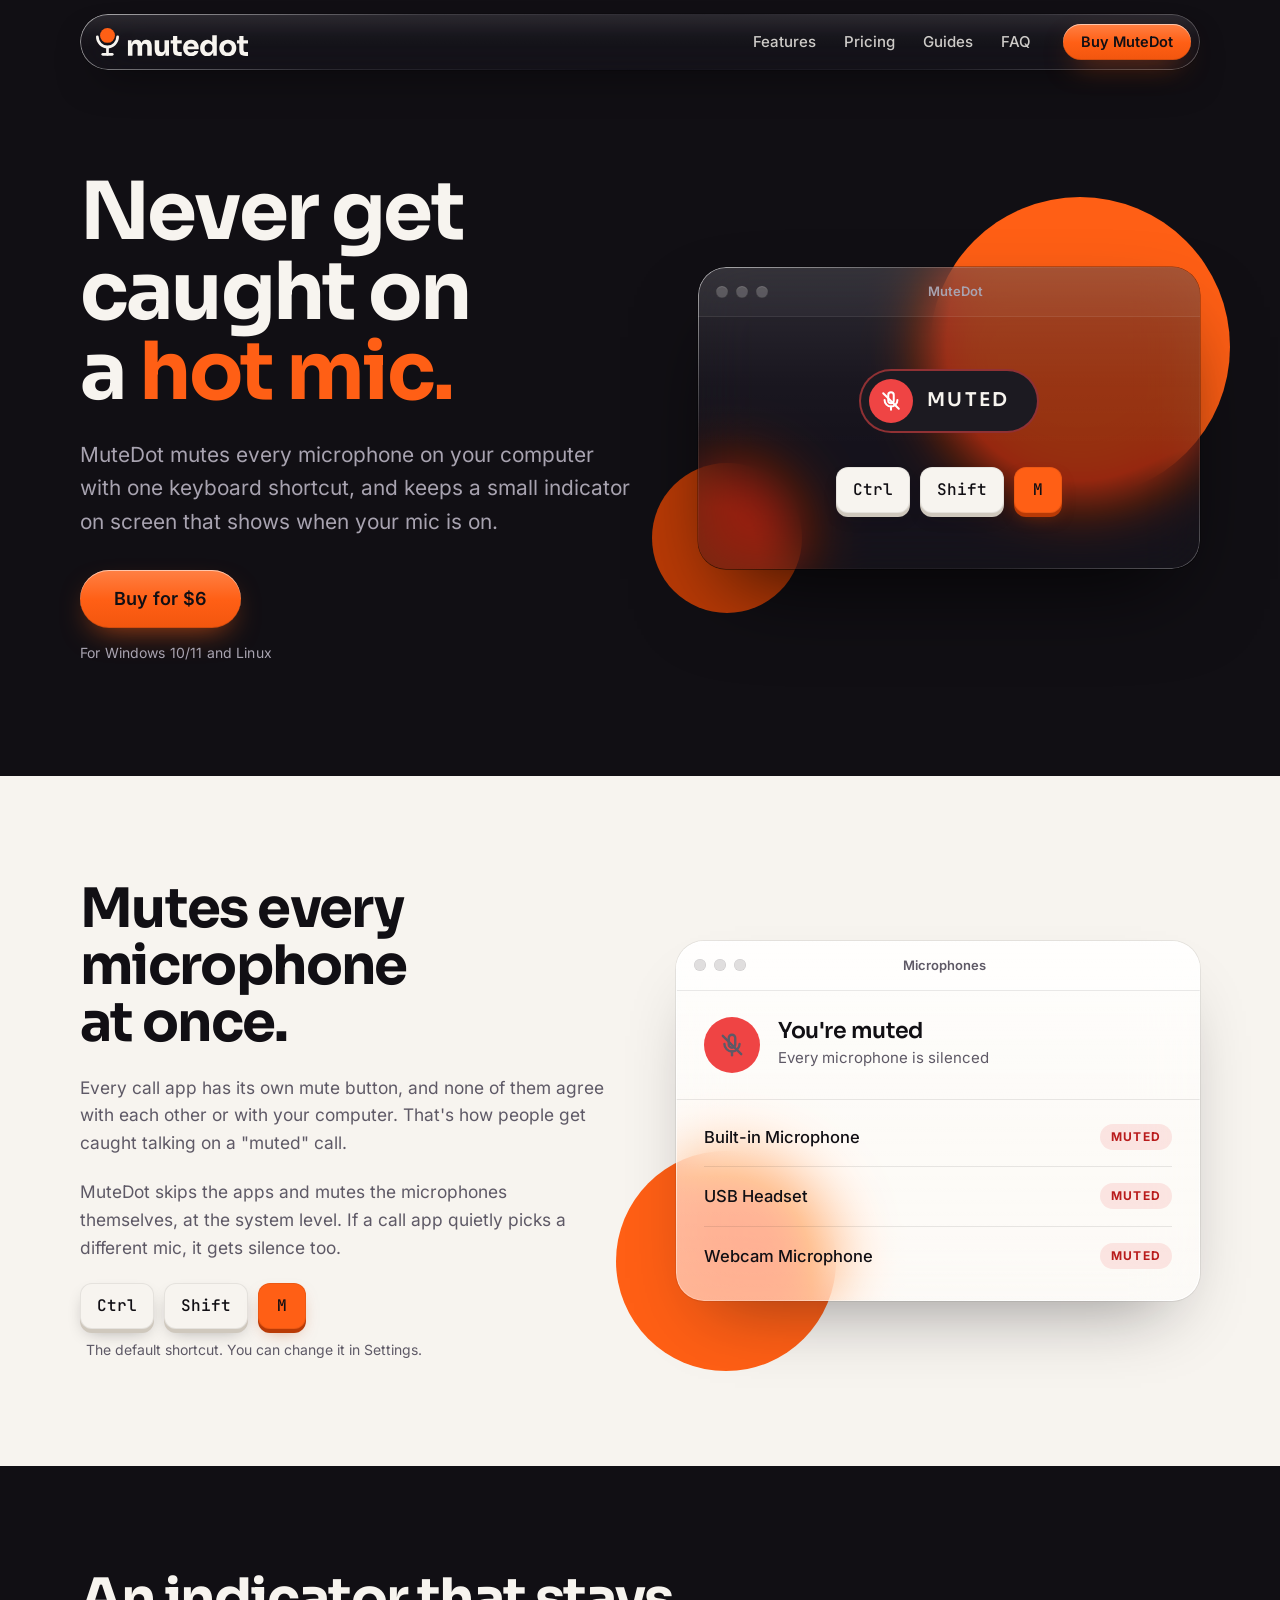
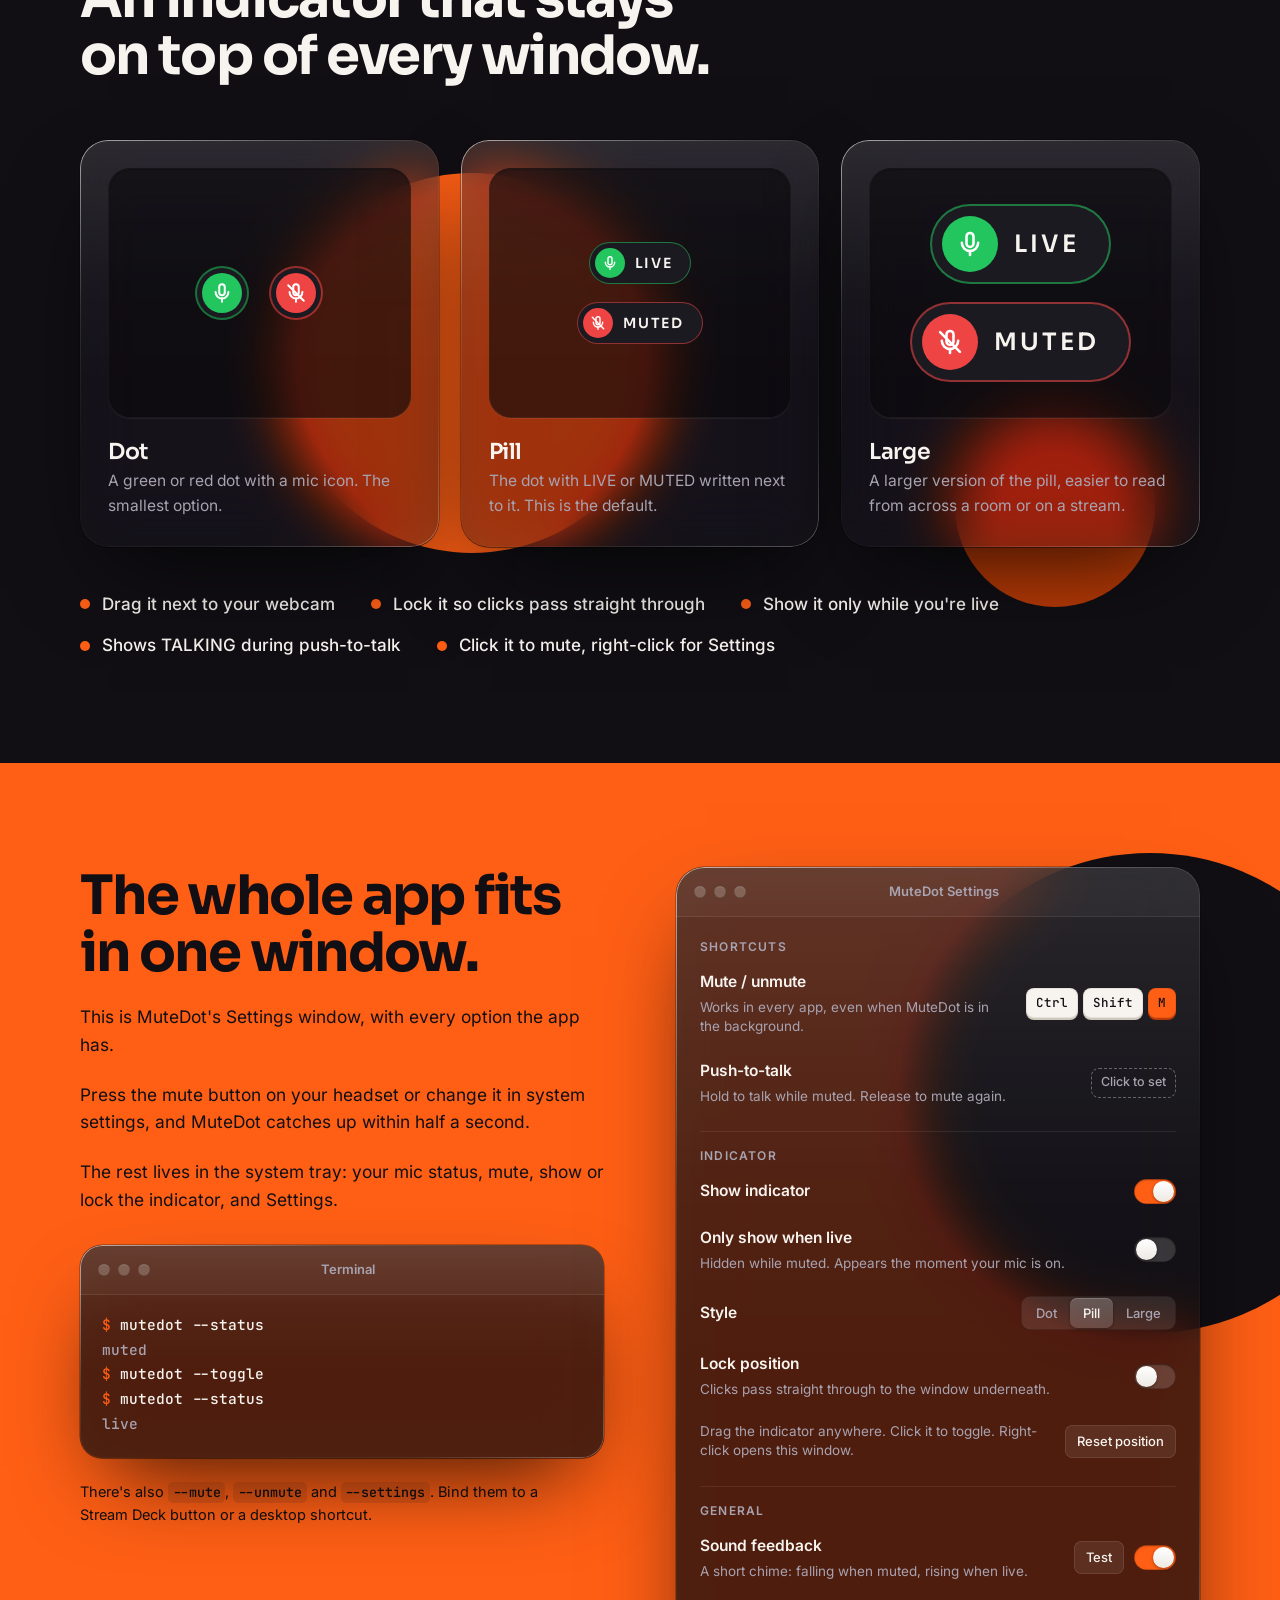
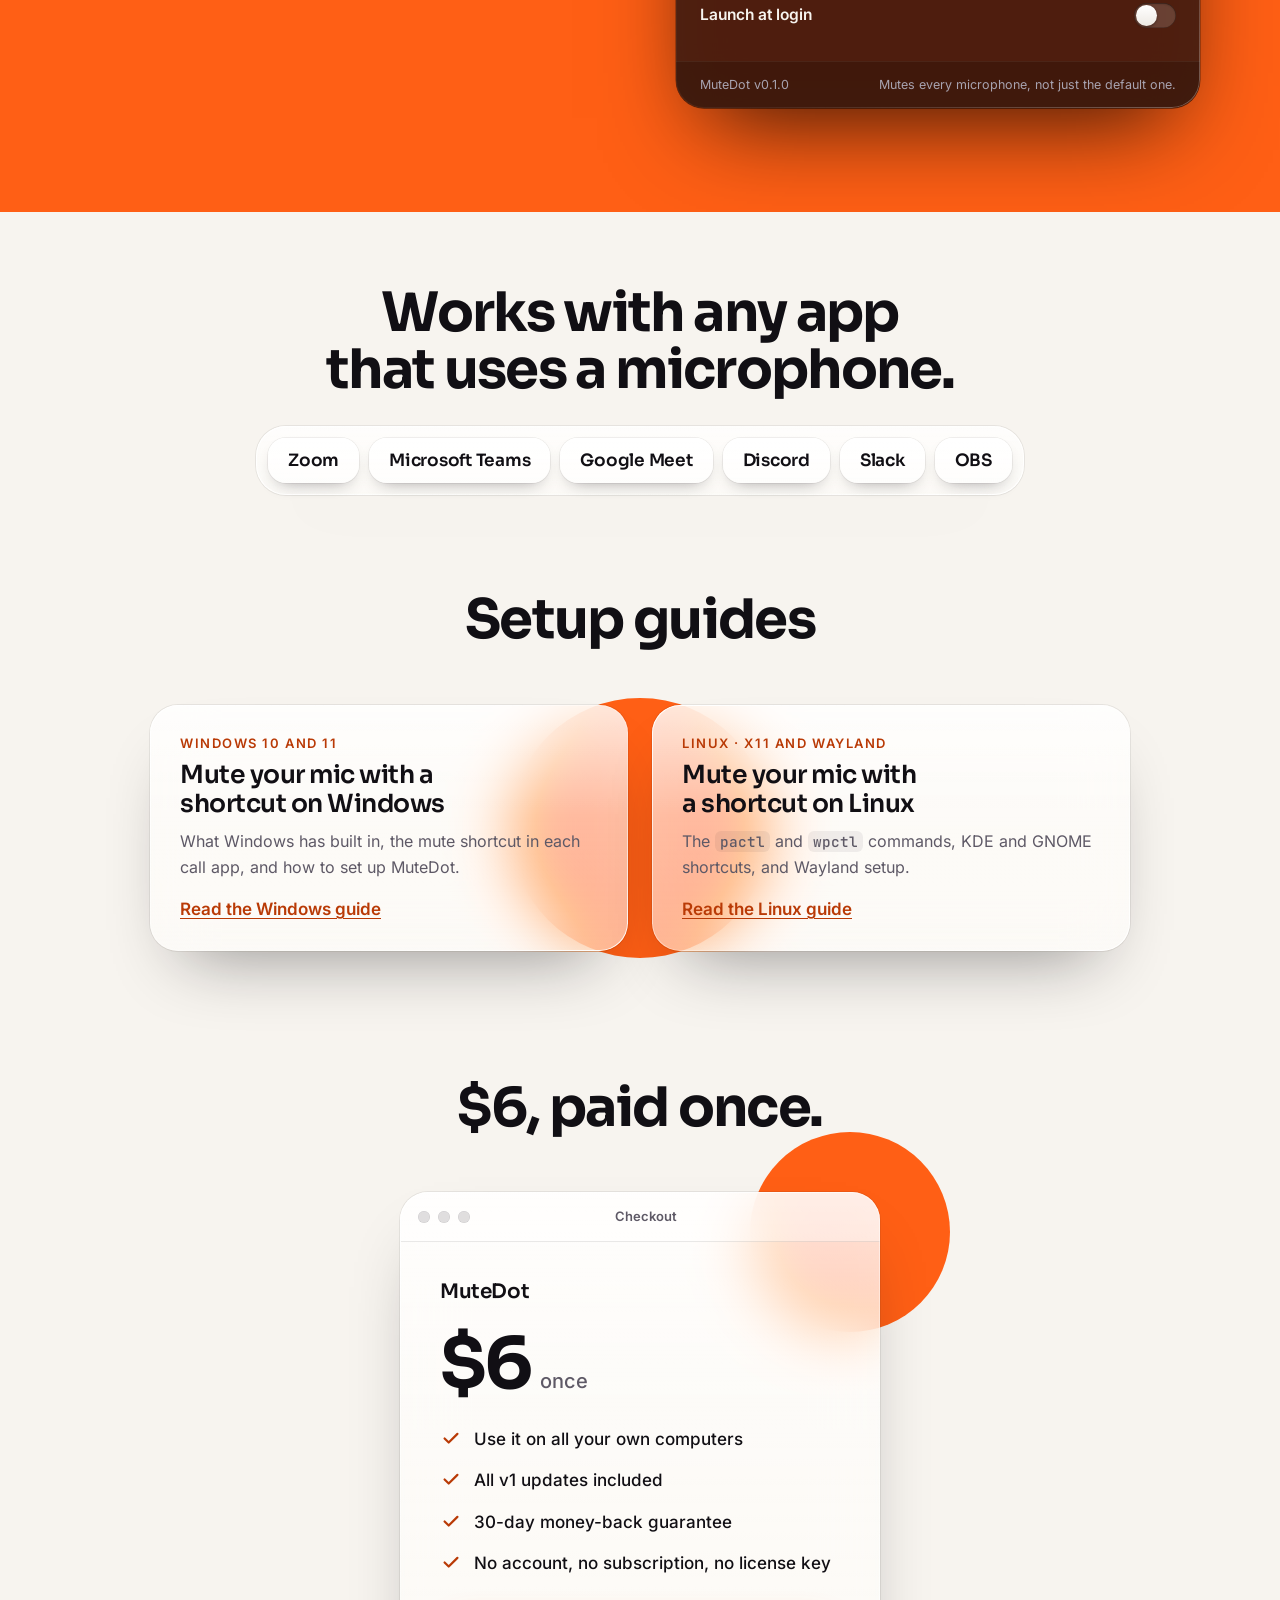
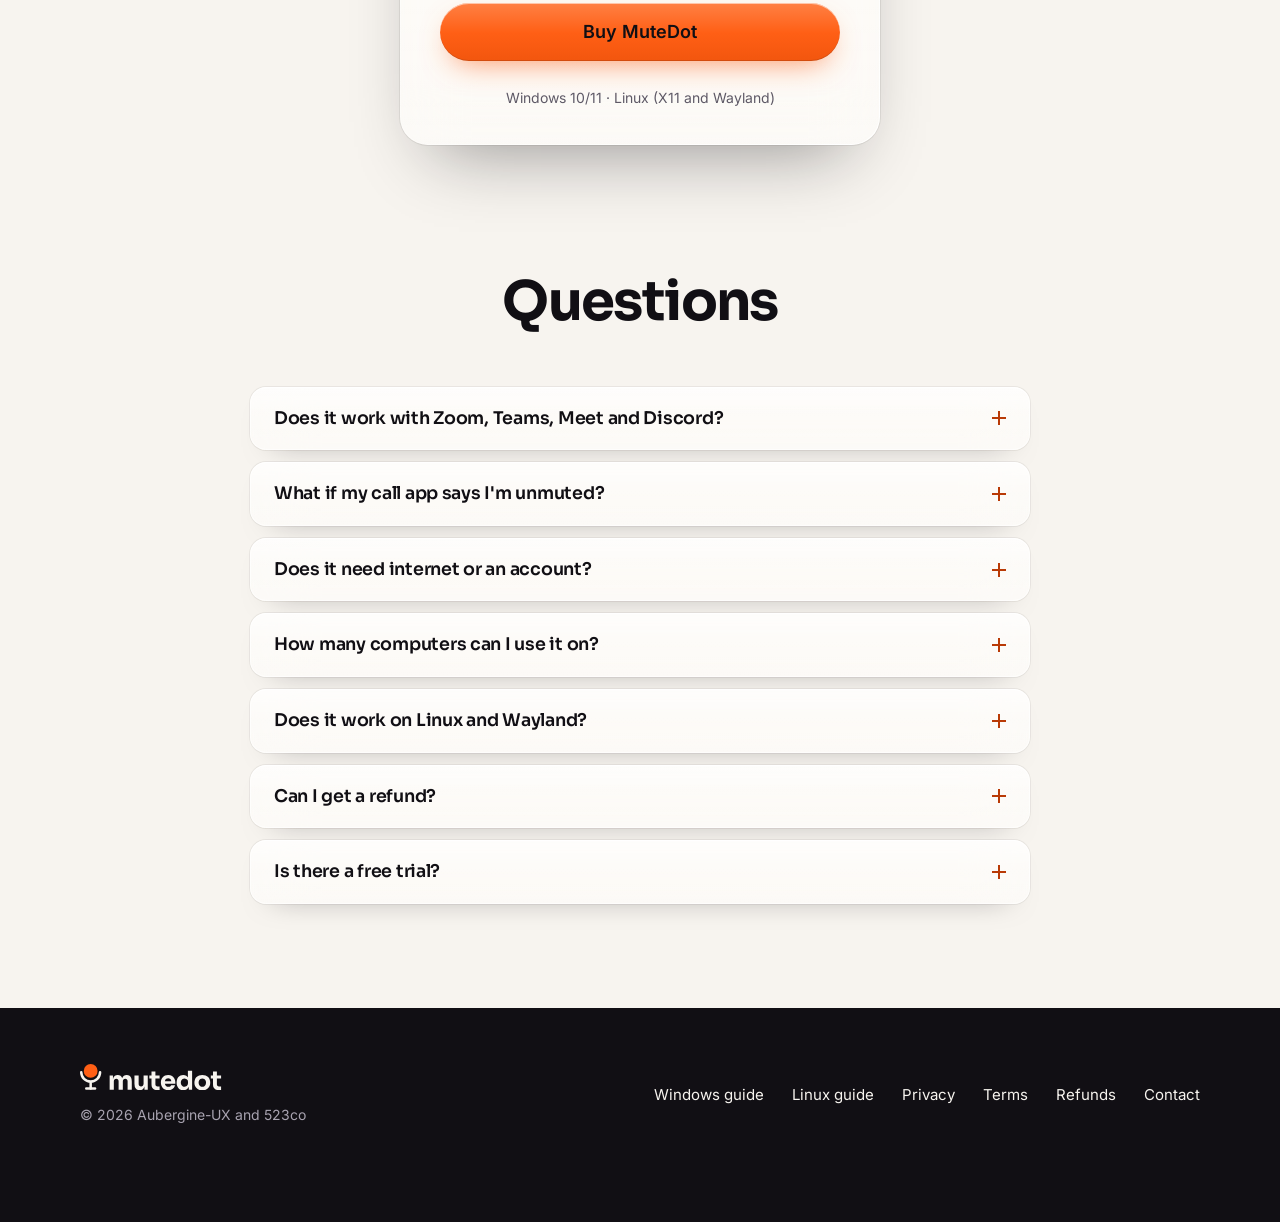
==== commit 8bd7ae24: "Add a faint page-view count to the footer" ====
--- a/index.html
+++ b/index.html
@@ -358,6 +358,7 @@
         <li><a href="refunds/">Refunds</a></li>
         <li><a href="mailto:mail@armd.one">Contact</a></li>
       </ul>
+      <div class="views"><img src="https://hits.sh/mutedot.xyz/views.svg?style=flat-square&amp;label=%20&amp;color=110F14&amp;labelColor=110F14" alt="" referrerpolicy="no-referrer"></div>
     </div>
   </footer>
 </body>
--- a/css/site.css
+++ b/css/site.css
@@ -504,6 +504,9 @@
 .footer__links { display: flex; flex-wrap: wrap; gap: 12px 28px; list-style: none; margin: 0; padding: 0; font-size: 15px; }
 .footer__links a { color: var(--paper); text-decoration: none; }
 .footer__links a:hover { color: var(--orange); }
+/* Page-view count from hits.sh, drawn on the footer's own ink so only the number shows */
+.views { flex: 1 0 100%; display: flex; justify-content: flex-end; margin-top: -14px; }
+.views img { height: 18px; width: auto; opacity: .3; }
 
 /* ---------- Legal pages ---------- */
 .legal { max-width: 720px; margin-inline: auto; padding-block: calc(72px + var(--nav-h)) 96px; }
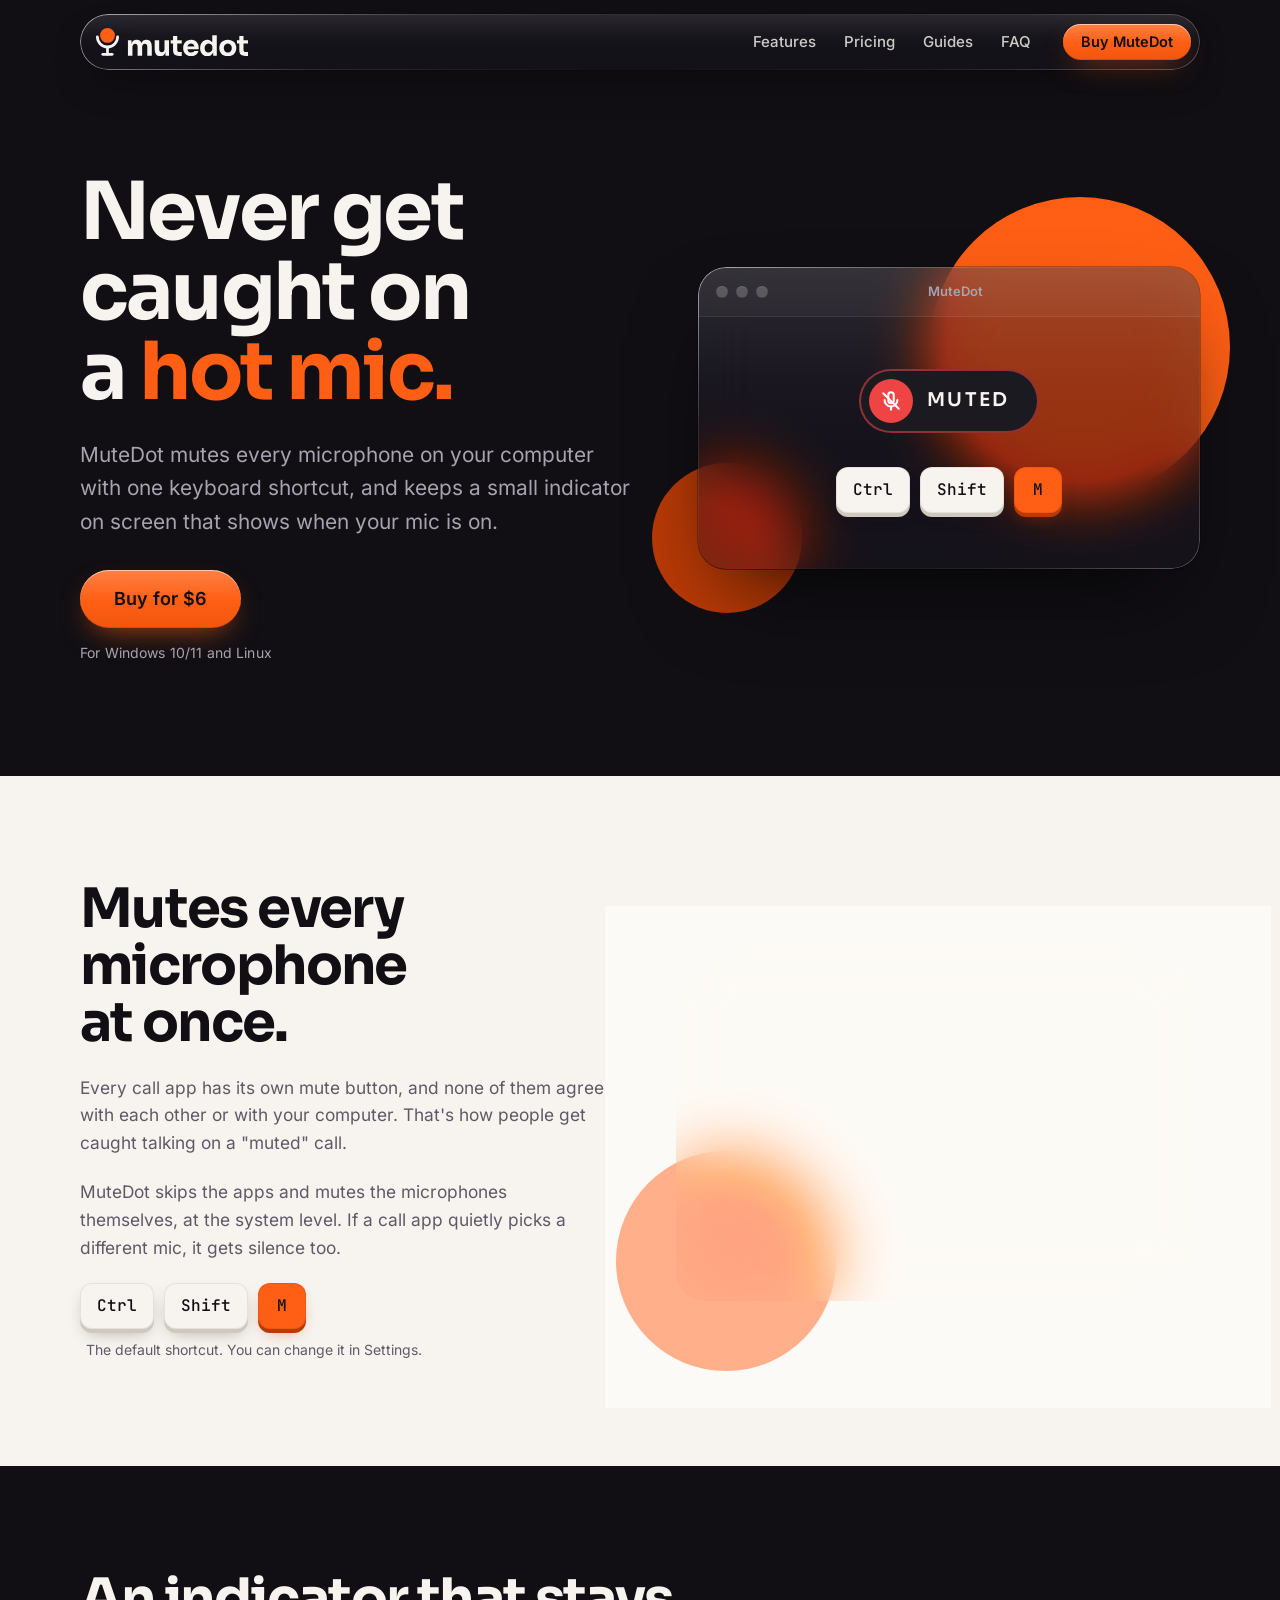
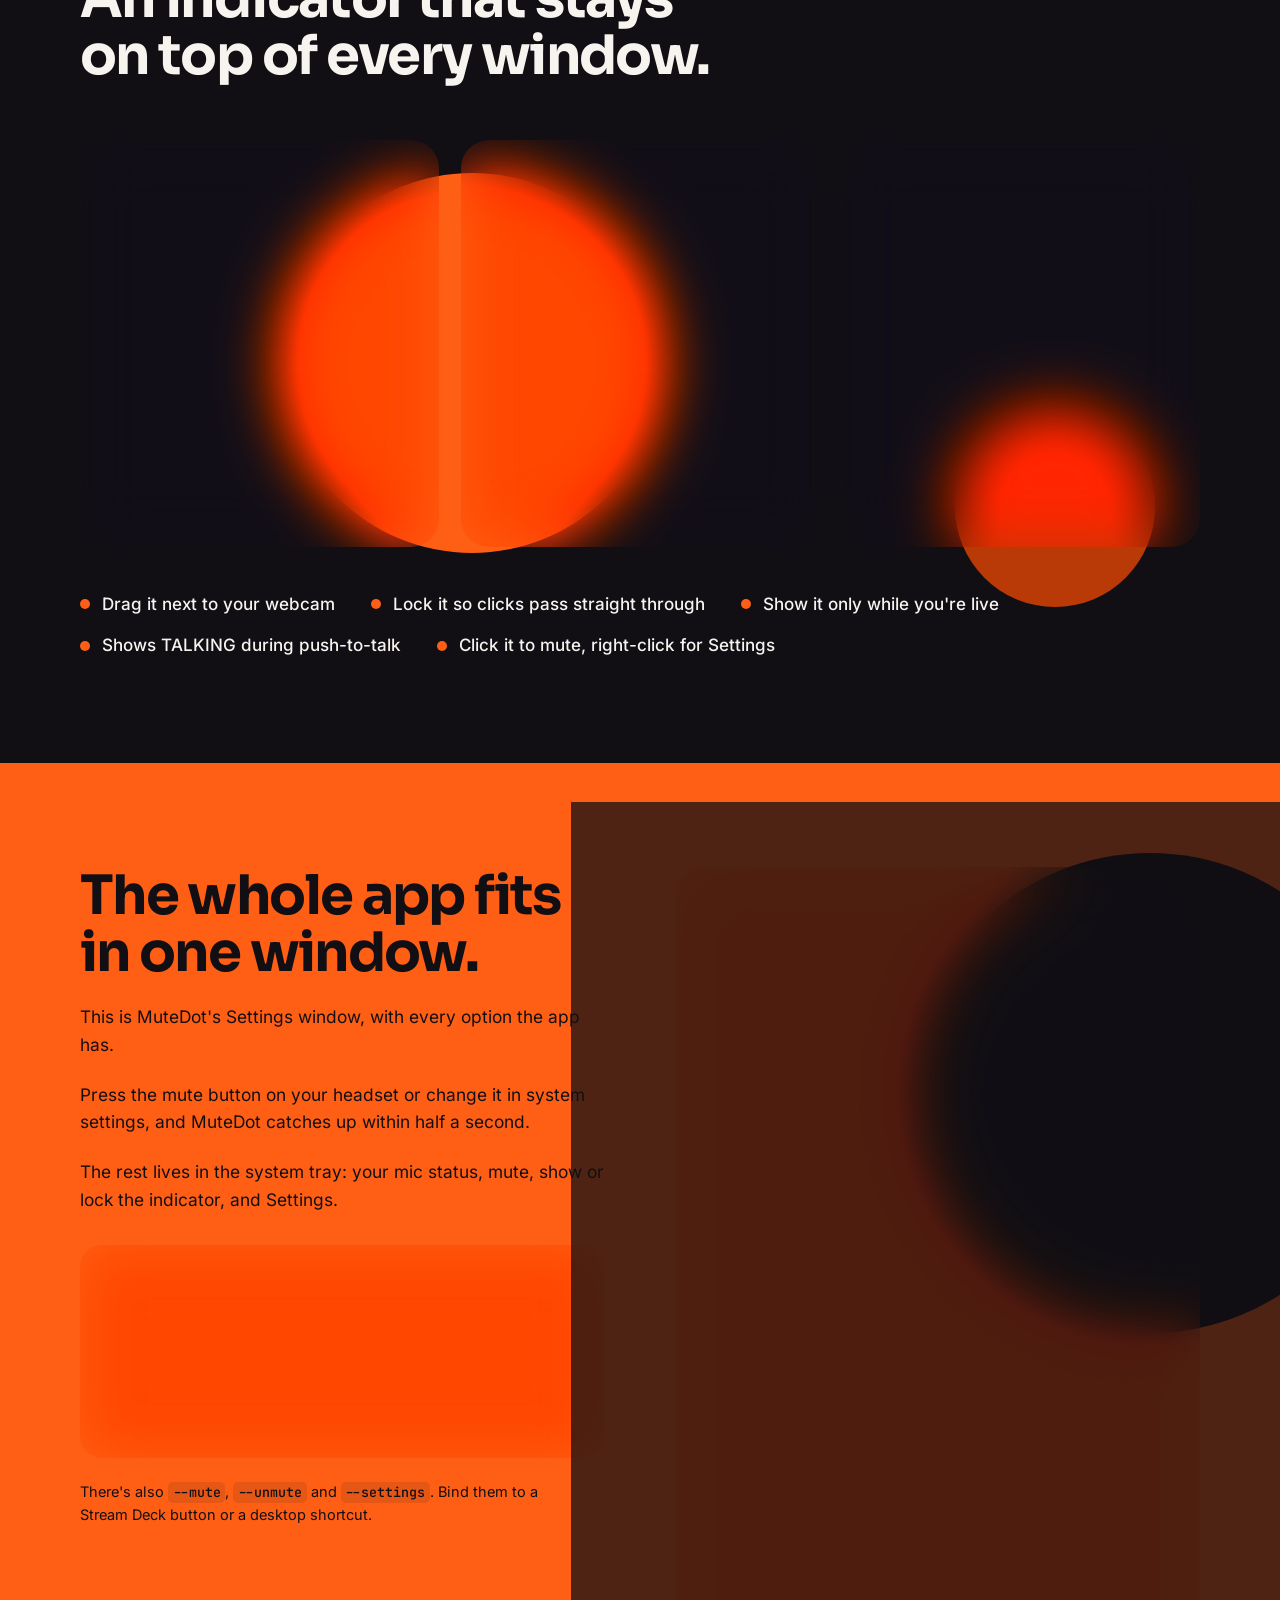
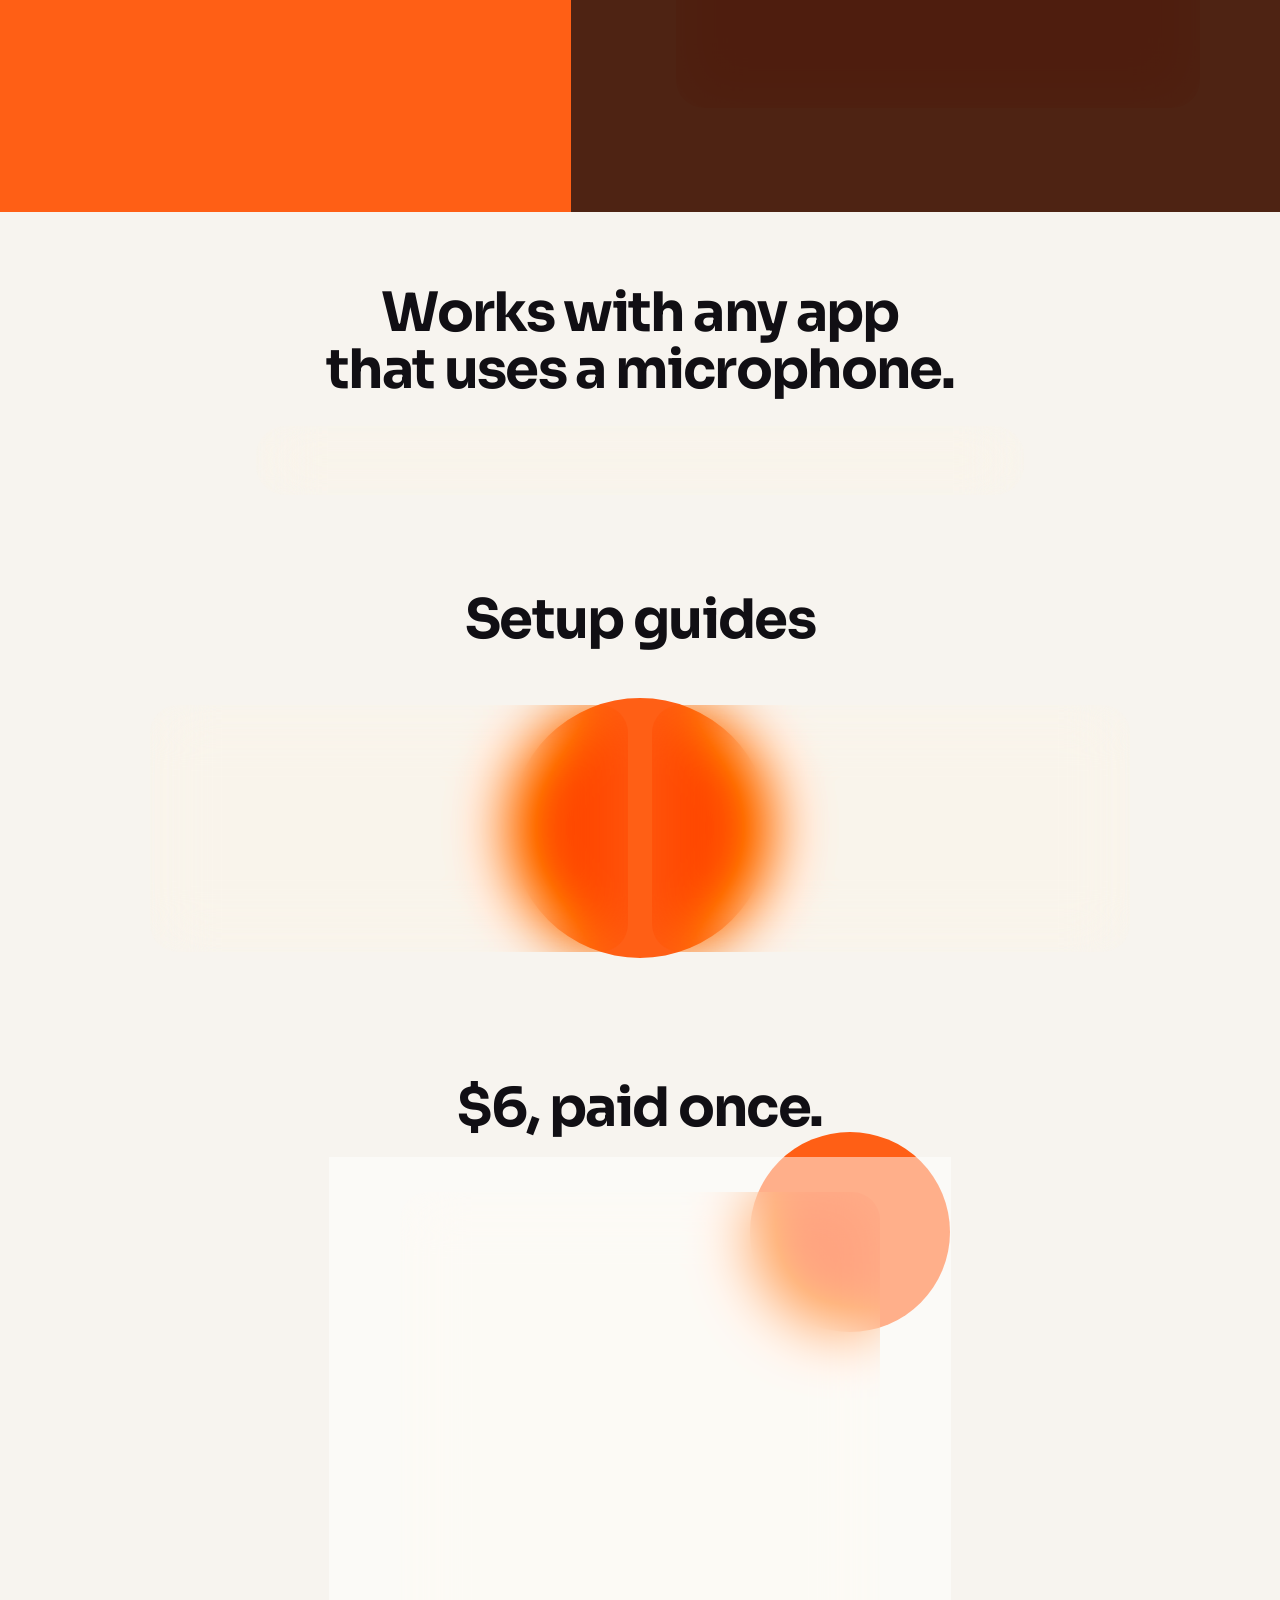
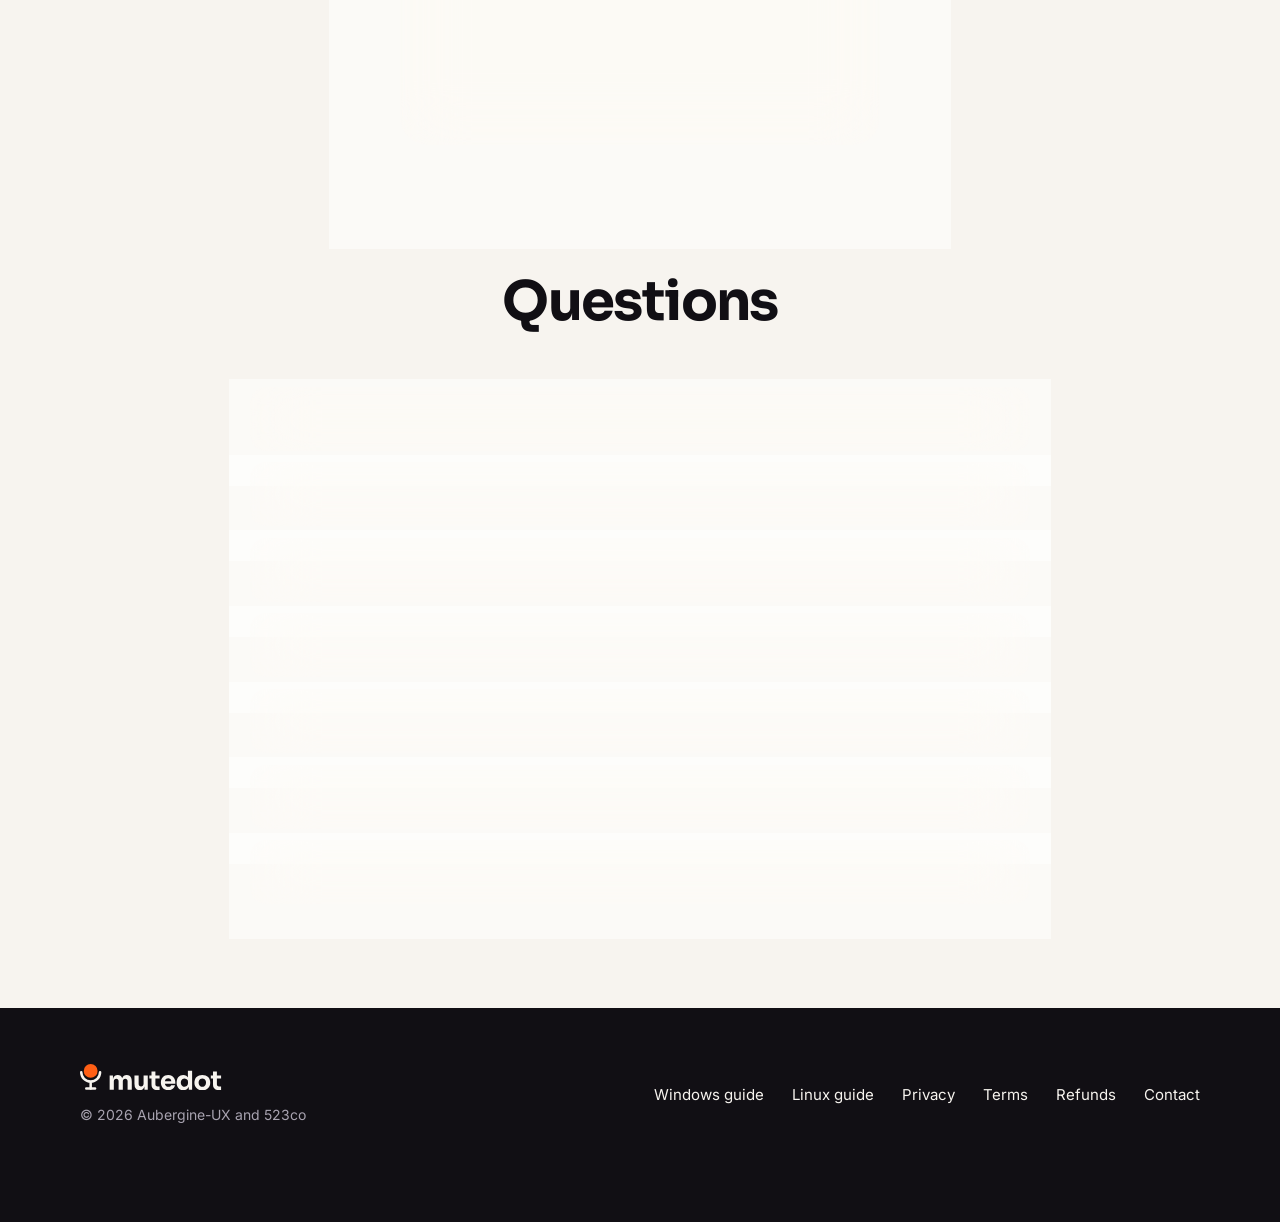
==== commit ca7416d4: "Switch the view count to a counter uBlock Origin doesn't block" ====
--- a/index.html
+++ b/index.html
@@ -358,7 +358,7 @@
         <li><a href="refunds/">Refunds</a></li>
         <li><a href="mailto:mail@armd.one">Contact</a></li>
       </ul>
-      <div class="views"><img src="https://hits.sh/mutedot.xyz/views.svg?style=flat-square&amp;label=%20&amp;color=110F14&amp;labelColor=110F14" alt="" referrerpolicy="no-referrer"></div>
+      <div class="views"><img src="https://visitor-badge.laobi.icu/badge?page_id=mutedot.xyz&amp;left_text=%20&amp;left_color=%23000&amp;right_color=%23000" alt="" referrerpolicy="no-referrer"></div>
     </div>
   </footer>
 </body>
--- a/css/site.css
+++ b/css/site.css
@@ -504,9 +504,10 @@
 .footer__links { display: flex; flex-wrap: wrap; gap: 12px 28px; list-style: none; margin: 0; padding: 0; font-size: 15px; }
 .footer__links a { color: var(--paper); text-decoration: none; }
 .footer__links a:hover { color: var(--orange); }
-/* Page-view count from hits.sh, drawn on the footer's own ink so only the number shows */
+/* Page-view count from visitor-badge.laobi.icu (hits.sh is on uBlock's default lists).
+   The badge is drawn on black, and lighten drops everything darker than the footer, so only the number shows. */
 .views { flex: 1 0 100%; display: flex; justify-content: flex-end; margin-top: -14px; }
-.views img { height: 18px; width: auto; opacity: .3; }
+.views img { height: 18px; width: auto; opacity: .55; mix-blend-mode: lighten; }
 
 /* ---------- Legal pages ---------- */
 .legal { max-width: 720px; margin-inline: auto; padding-block: calc(72px + var(--nav-h)) 96px; }
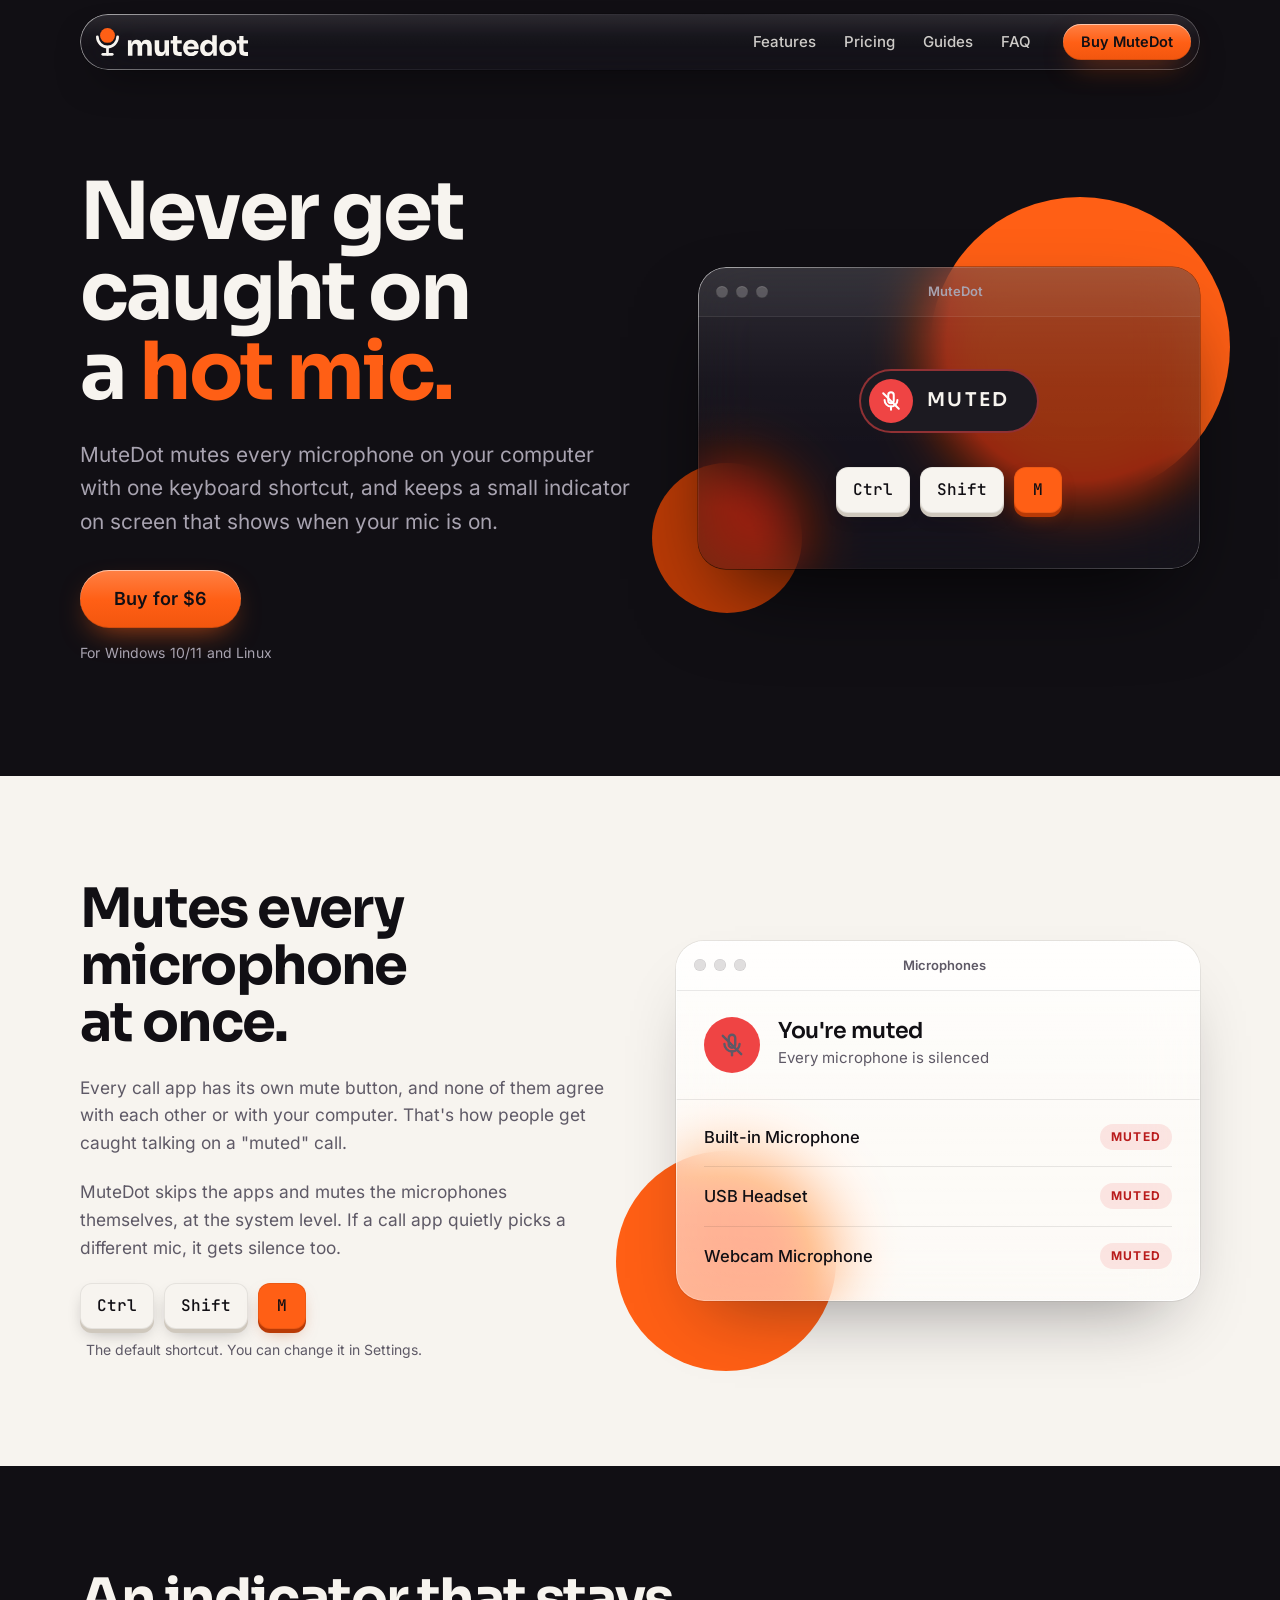
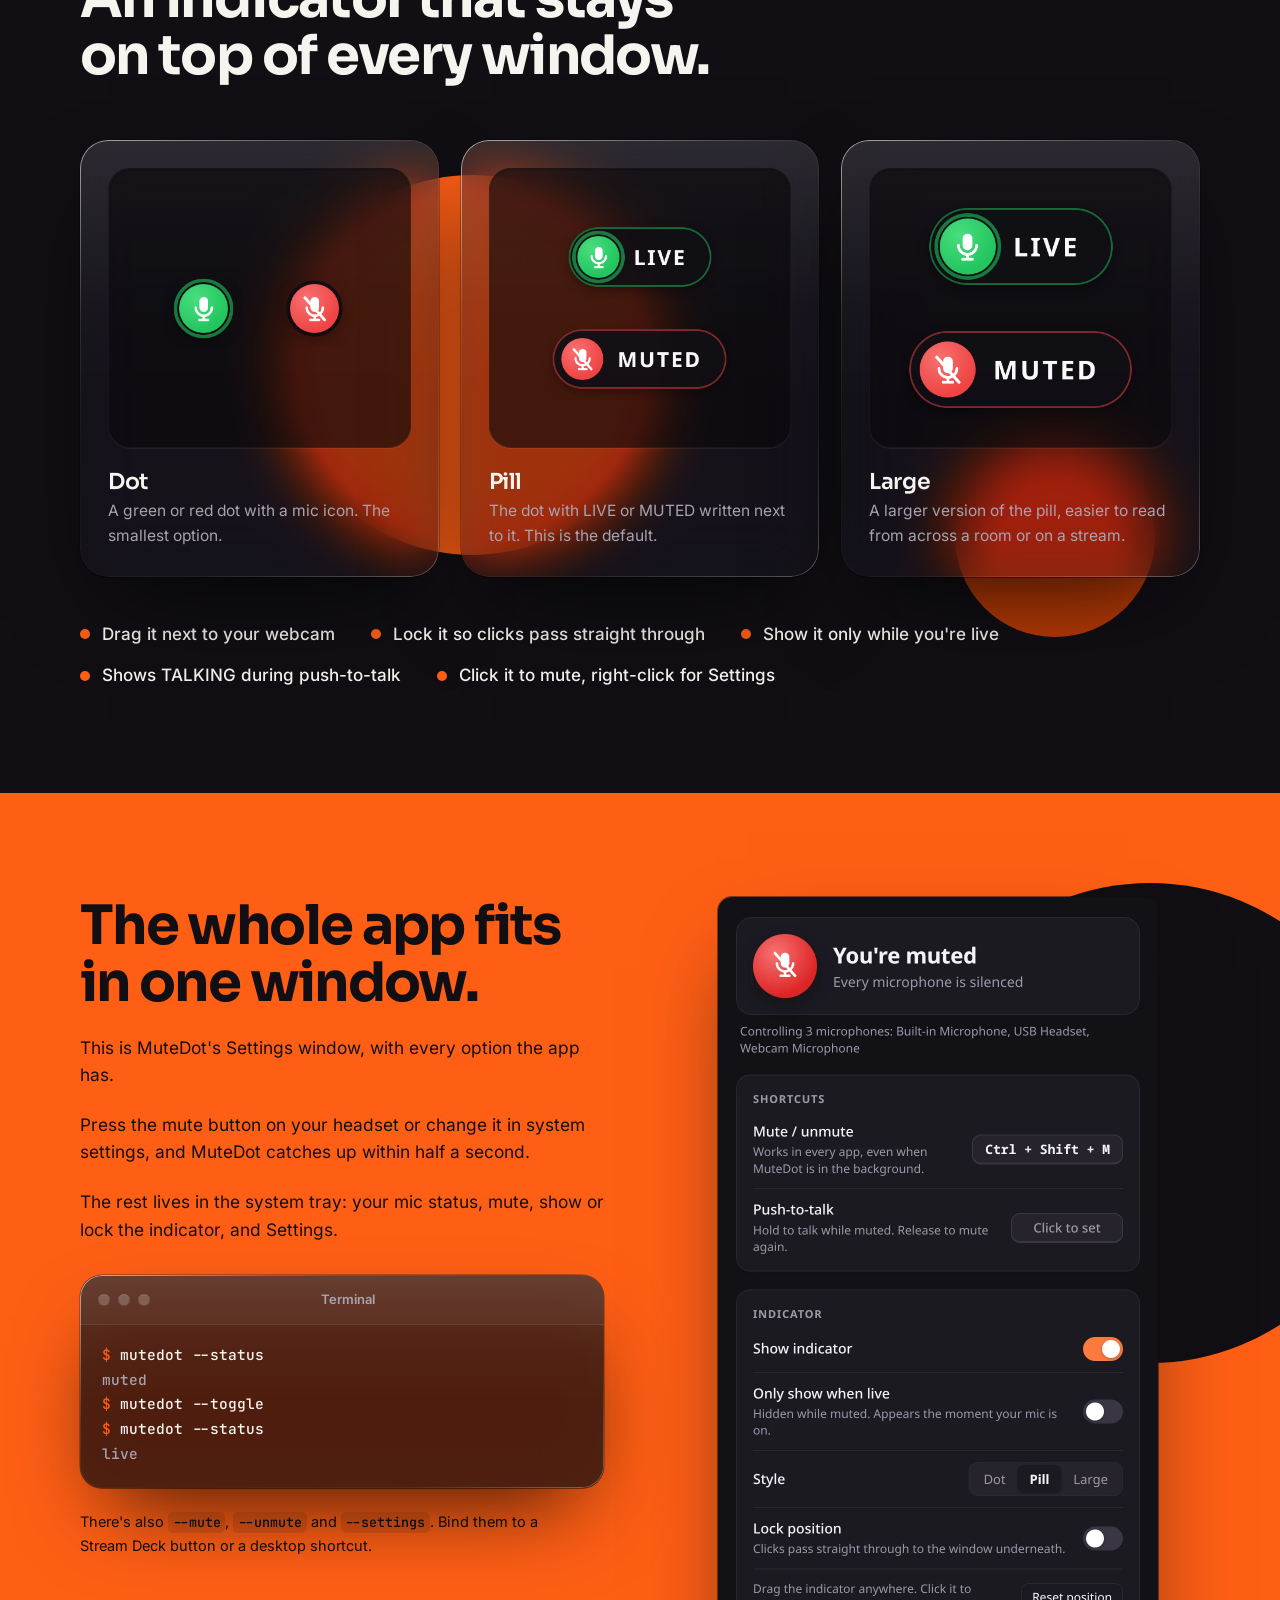
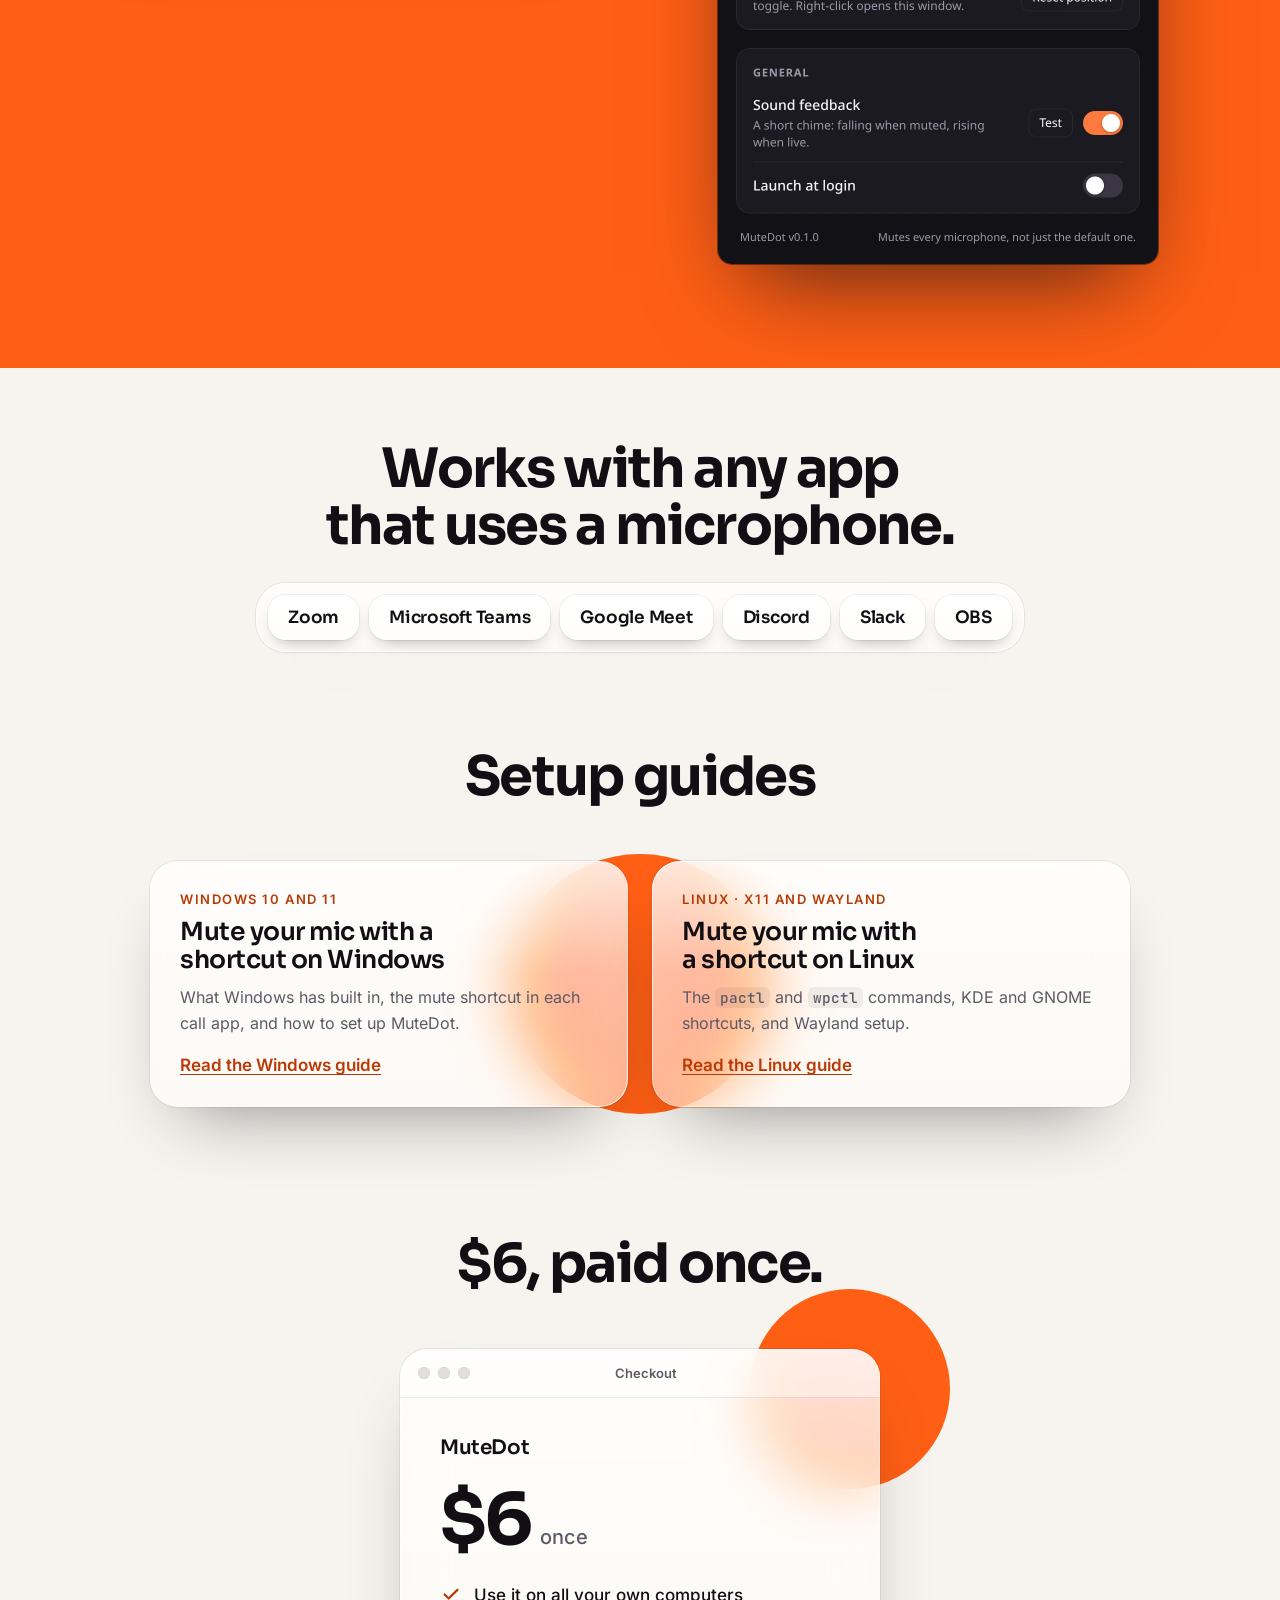
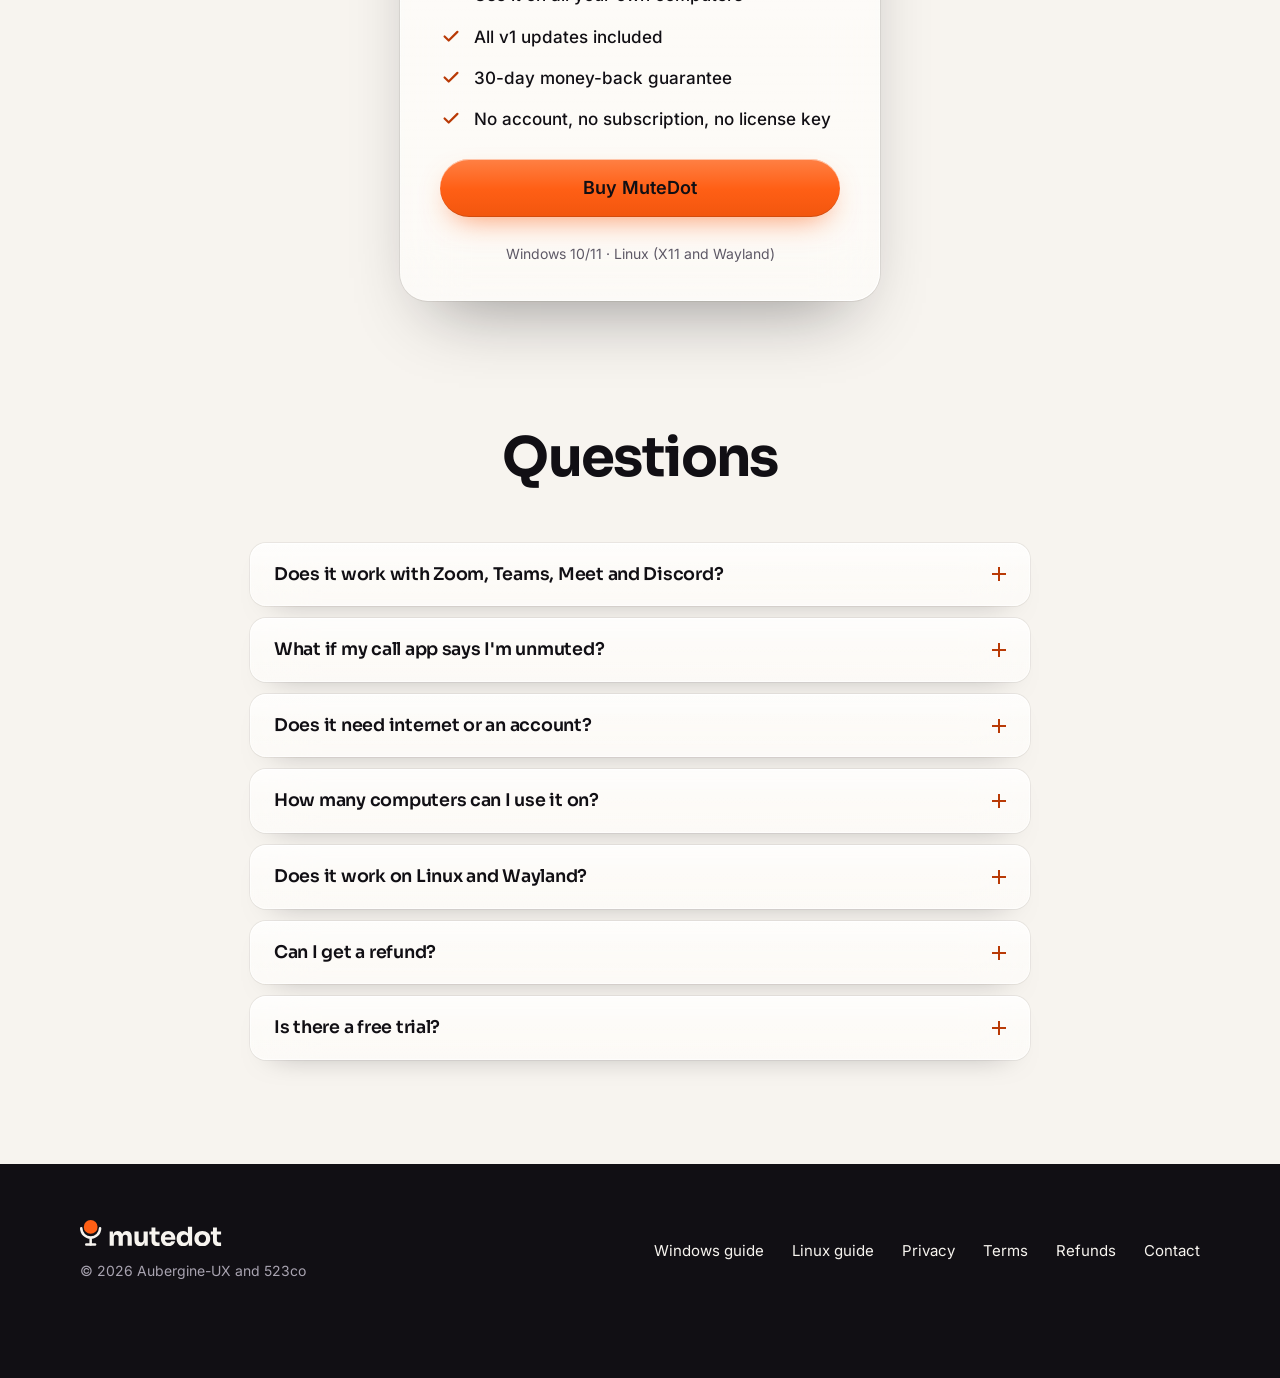
==== commit 5895bfdf: "Use real screenshots of the Settings window and indicator" ====
--- a/index.html
+++ b/index.html
@@ -154,22 +154,23 @@
         <div class="orb orb--ember" aria-hidden="true"></div>
         <div class="styles">
           <article class="style-card glass">
-            <div class="style-card__show" aria-hidden="true">
-              <div class="dot-pair"><span class="ind-dot"><svg><use href="#i-mic"/></svg></span><span class="ind-dot ind-dot--muted"><svg><use href="#i-mic-off"/></svg></span></div>
+            <div class="style-card__show style-card__show--row">
+              <img src="img/indicator-dot-live.webp" width="77" height="77" loading="lazy" alt="Dot style, live: a green dot with a mic icon">
+              <img src="img/indicator-dot-muted.webp" width="77" height="77" loading="lazy" alt="Dot style, muted: a red dot with a crossed-out mic">
             </div>
             <div><h3>Dot</h3><p>A green or red dot with a mic icon. The smallest option.</p></div>
           </article>
           <article class="style-card glass">
-            <div class="style-card__show" aria-hidden="true">
-              <span class="ind ind--sm ind--live"><span class="ind__icon"><svg><use href="#i-mic"/></svg></span>LIVE</span>
-              <span class="ind ind--sm ind--muted"><span class="ind__icon"><svg><use href="#i-mic-off"/></svg></span>MUTED</span>
+            <div class="style-card__show">
+              <img src="img/indicator-pill-live.webp" width="172" height="84" loading="lazy" alt="Pill style showing LIVE in green">
+              <img src="img/indicator-pill-muted.webp" width="203" height="84" loading="lazy" alt="Pill style showing MUTED in red">
             </div>
             <div><h3>Pill</h3><p>The dot with LIVE or MUTED written next to it. This is the default.</p></div>
           </article>
           <article class="style-card glass">
-            <div class="style-card__show" aria-hidden="true">
-              <span class="ind ind--lg ind--live"><span class="ind__icon"><svg><use href="#i-mic"/></svg></span>LIVE</span>
-              <span class="ind ind--lg ind--muted"><span class="ind__icon"><svg><use href="#i-mic-off"/></svg></span>MUTED</span>
+            <div class="style-card__show">
+              <img src="img/indicator-large-live.webp" width="214" height="105" loading="lazy" alt="Large style showing LIVE in green">
+              <img src="img/indicator-large-muted.webp" width="253" height="105" loading="lazy" alt="Large style showing MUTED in red">
             </div>
             <div><h3>Large</h3><p>A larger version of the pill, easier to read from across a room or on a stream.</p></div>
           </article>
@@ -205,30 +206,9 @@
           <p class="term__note">There's also <code>--mute</code>, <code>--unmute</code> and <code>--settings</code>. Bind them to a Stream Deck button or a desktop shortcut.</p>
         </div>
 
-        <div class="window settings">
-          <div class="window__bar" aria-hidden="true"><div class="lights"><i></i><i></i><i></i></div><span class="window__title">MuteDot Settings</span></div>
-          <div class="settings__body">
-            <div class="settings__group">
-              <h3>Shortcuts</h3>
-              <div class="srow"><div><b>Mute / unmute</b><span>Works in every app, even when MuteDot is in the background.</span></div><span class="keys keys--sm" aria-label="Ctrl Shift M"><span class="key">Ctrl</span><span class="key">Shift</span><span class="key key--hot">M</span></span></div>
-              <div class="srow"><div><b>Push-to-talk</b><span>Hold to talk while muted. Release to mute again.</span></div><span class="keys keys--sm"><span class="key key--unset">Click to set</span></span></div>
-            </div>
-            <div class="settings__group">
-              <h3>Indicator</h3>
-              <div class="srow"><div><b>Show indicator</b></div><span class="switch on" role="img" aria-label="On"></span></div>
-              <div class="srow"><div><b>Only show when live</b><span>Hidden while muted. Appears the moment your mic is on.</span></div><span class="switch" role="img" aria-label="Off"></span></div>
-              <div class="srow"><div><b>Style</b></div><span class="seg" aria-label="Style: Pill"><span>Dot</span><span class="on">Pill</span><span>Large</span></span></div>
-              <div class="srow"><div><b>Lock position</b><span>Clicks pass straight through to the window underneath.</span></div><span class="switch" role="img" aria-label="Off"></span></div>
-              <div class="srow"><div><span>Drag the indicator anywhere. Click it to toggle. Right-click opens this window.</span></div><span class="ghost">Reset position</span></div>
-            </div>
-            <div class="settings__group">
-              <h3>General</h3>
-              <div class="srow"><div><b>Sound feedback</b><span>A short chime: falling when muted, rising when live.</span></div><span class="srow__end"><span class="ghost">Test</span><span class="switch on" role="img" aria-label="On"></span></span></div>
-              <div class="srow"><div><b>Launch at login</b></div><span class="switch" role="img" aria-label="Off"></span></div>
-            </div>
-          </div>
-          <p class="settings__foot"><span>MuteDot v0.1.0</span><span>Mutes every microphone, not just the default one.</span></p>
-        </div>
+        <figure class="shot">
+          <img src="img/settings.webp" width="440" height="967" loading="lazy" alt="MuteDot's Settings window in dark mode. At the top it says You're muted, every microphone is silenced, and that it's controlling 3 microphones. Below are the Shortcuts, Indicator and General sections with the default settings: Ctrl Shift M to mute, the Pill style, and sound feedback on.">
+        </figure>
       </div>
     </section>
 
--- a/css/site.css
+++ b/css/site.css
@@ -250,20 +250,6 @@
   100% { box-shadow: 0 0 0 14px rgba(34, 197, 94, 0); }
 }
 
-.ind--sm { font-size: 14px; gap: 10px; padding: 5px 18px 5px 5px; border-width: 1.5px; }
-.ind--sm .ind__icon { width: 30px; height: 30px; }
-.ind--sm .ind__icon svg { width: 16px; height: 16px; }
-.ind--lg { padding: 10px 30px 10px 10px; font-size: 24px; gap: 16px; }
-.ind--lg .ind__icon { width: 56px; height: 56px; }
-.ind--lg .ind__icon svg { width: 28px; height: 28px; }
-.ind-dot {
-  width: 40px; height: 40px; border-radius: 50%;
-  display: grid; place-items: center; color: #fff;
-  background: var(--live);
-  box-shadow: 0 0 0 5px var(--night), 0 0 0 7px rgba(34, 197, 94, .55);
-}
-.ind-dot svg { width: 22px; height: 22px; }
-.ind-dot--muted { background: var(--muted); box-shadow: 0 0 0 5px var(--night), 0 0 0 7px rgba(239, 68, 68, .55); }
 
 /* ---------- Hero ---------- */
 .hero { padding-block: calc(88px + var(--nav-h)) 112px; }
@@ -335,7 +321,7 @@
   border-radius: var(--r-lg);
   --glass-dark: rgba(28, 26, 33, .42);
   padding: 28px;
-  display: grid; gap: 22px; align-content: start;
+  display: grid; gap: 22px; grid-template-rows: 1fr auto;
 }
 .style-card__show {
   display: grid; justify-items: center; align-content: center; gap: 18px;
@@ -346,7 +332,8 @@
 }
 .style-card h3 { font-size: 22px; font-weight: 600; letter-spacing: -0.02em; }
 .style-card p { color: var(--mist); font-size: 15.5px; margin-top: 6px; }
-.dot-pair { display: flex; gap: 34px; }
+.style-card__show img { max-width: 100%; height: auto; }
+.style-card__show--row { grid-auto-flow: column; justify-content: center; gap: 34px; }
 .extras { list-style: none; padding: 0; margin: 44px 0 0; display: flex; flex-wrap: wrap; gap: 14px 36px; color: var(--paper); font-weight: 500; }
 .extras li { display: flex; align-items: center; gap: 12px; }
 .extras li::before { content: ""; width: 10px; height: 10px; border-radius: 50%; background: var(--orange); flex: none; }
@@ -357,7 +344,12 @@
 @media (max-width: 980px) { .band--orange > .orb--ink { top: auto; bottom: 120px; } }
 .split--settings { align-items: start; }
 .split--settings .split__copy p { color: var(--ink); }
-.window.settings, .window.term { --glass-dark: rgba(17, 15, 20, .74); color: var(--paper); --fg2: var(--mist); }
+.shot { position: relative; z-index: 1; margin: 0; justify-self: center; width: 100%; max-width: 440px; }
+.shot img {
+  width: 100%; height: auto; border-radius: 14px;
+  box-shadow: 0 0 0 1px rgba(17, 15, 20, .5), 0 40px 90px -30px rgba(17, 15, 20, .75);
+}
+.window.term { --glass-dark: rgba(17, 15, 20, .74); color: var(--paper); --fg2: var(--mist); }
 
 .term { margin-top: 10px; border-radius: var(--r-md); }
 .term pre {
@@ -368,59 +360,8 @@
 .term__out { color: var(--mist); }
 .split__copy .term__note { font-size: 14.5px; }
 
-.settings__body { padding: 6px 24px 8px; }
-.settings__group { padding: 18px 0 14px; }
-.settings__group + .settings__group { border-top: 1px solid rgba(247, 244, 239, .08); }
-.settings__group h3 {
-  font: 600 12px/1 var(--font-body); letter-spacing: .1em; text-transform: uppercase;
-  color: var(--mist); margin-bottom: 6px;
-}
-.srow { display: flex; align-items: center; justify-content: space-between; gap: 20px; padding: 11px 0; }
-.srow > div { display: grid; gap: 3px; min-width: 0; }
-.srow b { font-weight: 600; font-size: 15.5px; }
-.srow > div span { font-size: 13.5px; line-height: 1.45; color: var(--mist); }
-.settings__foot {
-  display: flex; flex-wrap: wrap; justify-content: space-between; gap: 4px 16px;
-  padding: 13px 24px; font-size: 12.5px; color: var(--mist);
-  background: rgba(0, 0, 0, .18); border-top: 1px solid rgba(247, 244, 239, .06);
-}
-
-.keys--sm { flex-wrap: nowrap; gap: 5px; flex: none; }
-.keys--sm .key { min-width: 0; height: 30px; padding: 0 9px; font-size: 12.5px; border-radius: 8px; box-shadow: 0 2px 0 var(--key-edge); }
-.keys--sm .key--hot { box-shadow: 0 2px 0 var(--ember); }
-.keys--sm .key--unset { background: transparent; color: var(--mist); font-family: var(--font-body); border: 1px dashed rgba(247, 244, 239, .35); box-shadow: none; }
-.srow__end { display: flex; align-items: center; gap: 10px; flex: none; }
-.ghost {
-  flex: none; padding: 6px 12px; border-radius: 8px; font-size: 13px; font-weight: 500; color: var(--paper);
-  background: rgba(247, 244, 239, .08); box-shadow: inset 0 0 0 .5px rgba(247, 244, 239, .2);
-}
 .term__note code { white-space: nowrap; font: 500 .92em var(--font-mono); background: rgba(17, 15, 20, .1); padding: .1em .35em; border-radius: 5px; }
 
-.switch {
-  position: relative; flex: none; width: 42px; height: 25px; border-radius: 999px;
-  background: rgba(247, 244, 239, .16);
-  box-shadow: inset 0 0 0 .5px rgba(0, 0, 0, .4), inset 0 1px 2px rgba(0, 0, 0, .3);
-}
-.switch::after {
-  content: ""; position: absolute; top: 2px; left: 2px; width: 21px; height: 21px; border-radius: 50%;
-  background: linear-gradient(#fff, #EDE9E3);
-  box-shadow: 0 1px 3px rgba(0, 0, 0, .4);
-}
-.switch.on { background: var(--orange); }
-.switch.on::after { left: 19px; }
-
-.seg {
-  display: inline-flex; flex: none; padding: 2px; border-radius: 9px;
-  background: rgba(247, 244, 239, .1);
-  box-shadow: inset 0 0 0 .5px rgba(0, 0, 0, .4);
-  font-size: 13px; font-weight: 500;
-}
-.seg span { padding: 5px 13px; border-radius: 7px; color: var(--mist); }
-.seg .on {
-  color: var(--paper);
-  background: linear-gradient(rgba(255, 255, 255, .22), rgba(255, 255, 255, .14));
-  box-shadow: inset 0 1px 0 rgba(255, 255, 255, .18), 0 1px 3px rgba(0, 0, 0, .35);
-}
 
 /* ---------- Works with (a glass dock) ---------- */
 .works { text-align: center; display: grid; gap: 28px; justify-items: center; }
@@ -547,8 +488,6 @@
   .dock li { font-size: 15.5px; padding: 12px 16px; }
   .styles { grid-template-columns: minmax(0, 1fr); }
   .guides { grid-template-columns: minmax(0, 1fr); }
-  .srow { flex-wrap: wrap; gap: 10px 20px; }
-  .settings__body { padding-inline: 18px; }
   .nav__links { display: none; }
   .nav .btn { margin-left: auto; }
   .price__body { padding: 32px 24px 28px; }
@@ -557,8 +496,6 @@
 @media (max-width: 400px) {
   .ind { font-size: 16px; padding-right: 22px; }
   .ind__icon { width: 38px; height: 38px; }
-  .ind--lg { font-size: 20px; }
-  .ind--lg .ind__icon { width: 50px; height: 50px; }
   .key { min-width: 44px; padding: 0 12px; font-size: 15px; }
   .demo { padding-inline: 18px; }
   .nav__logo img { height: 24px; }
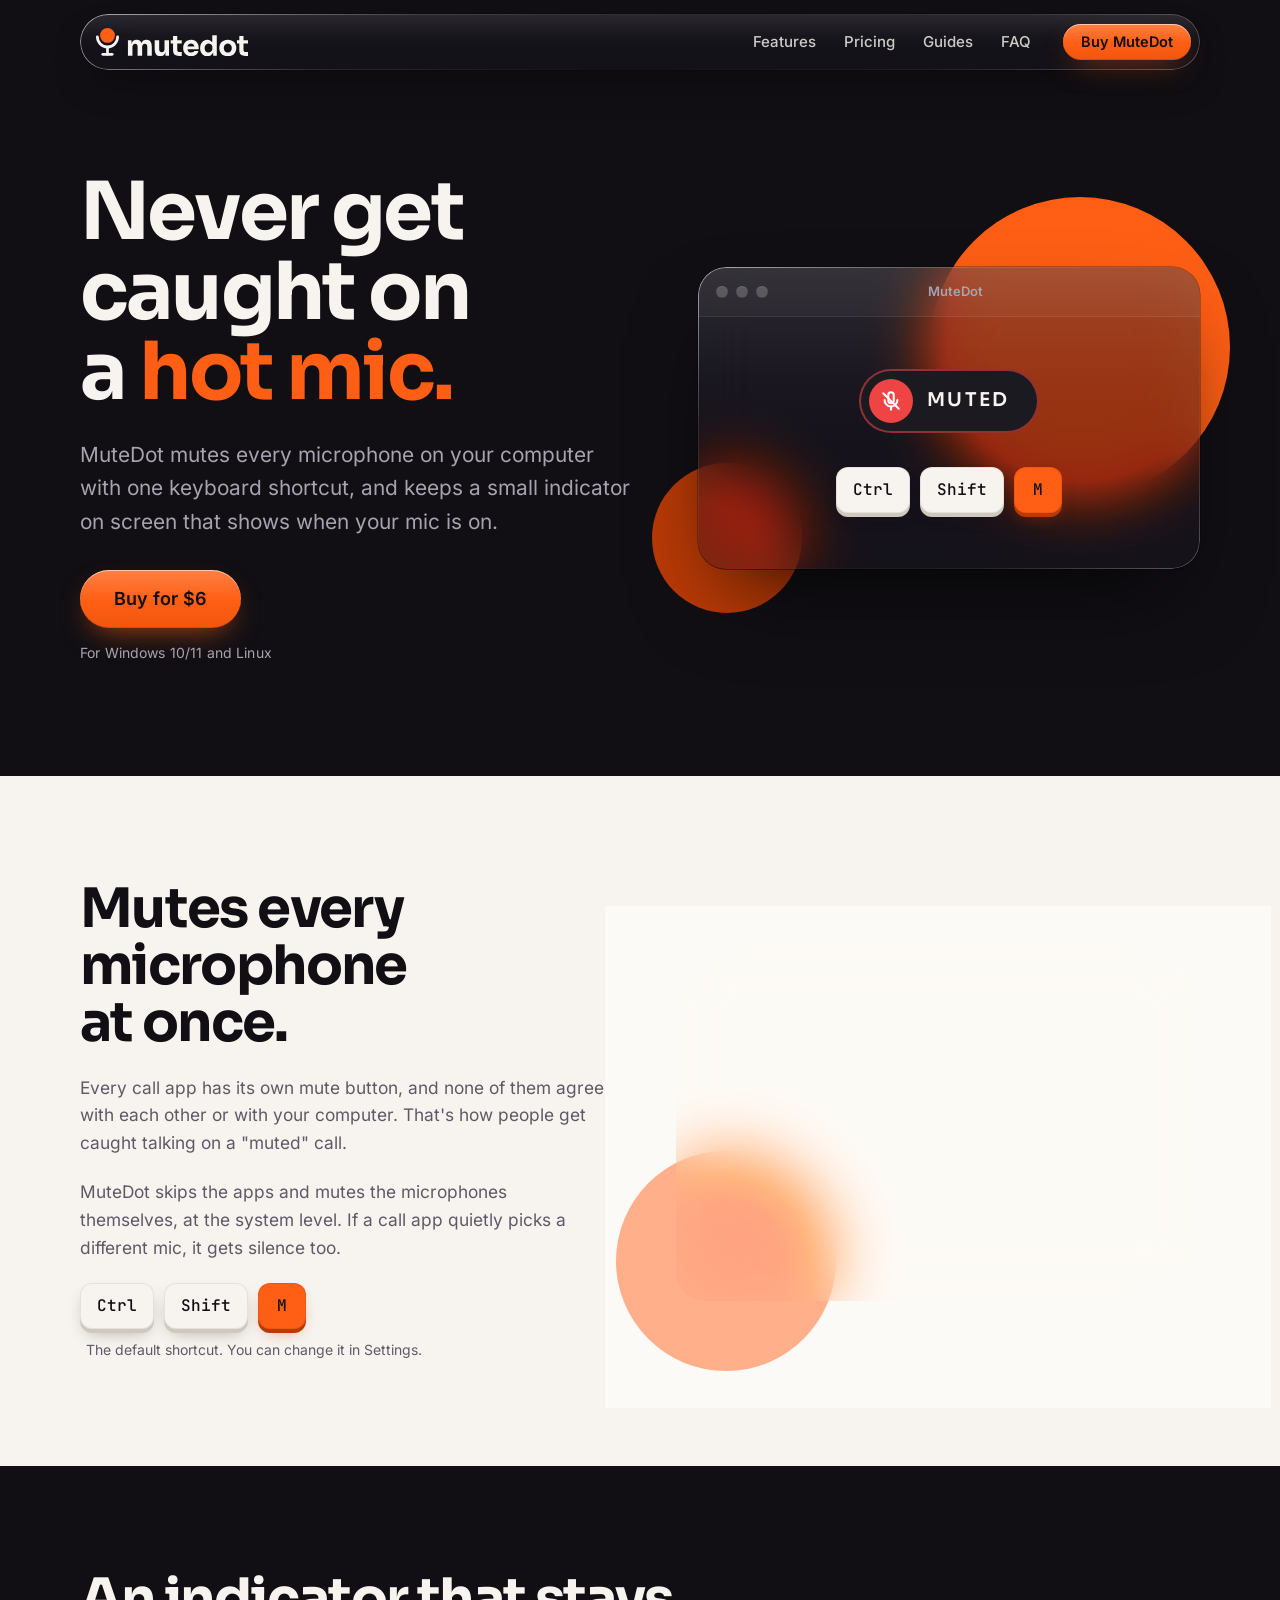
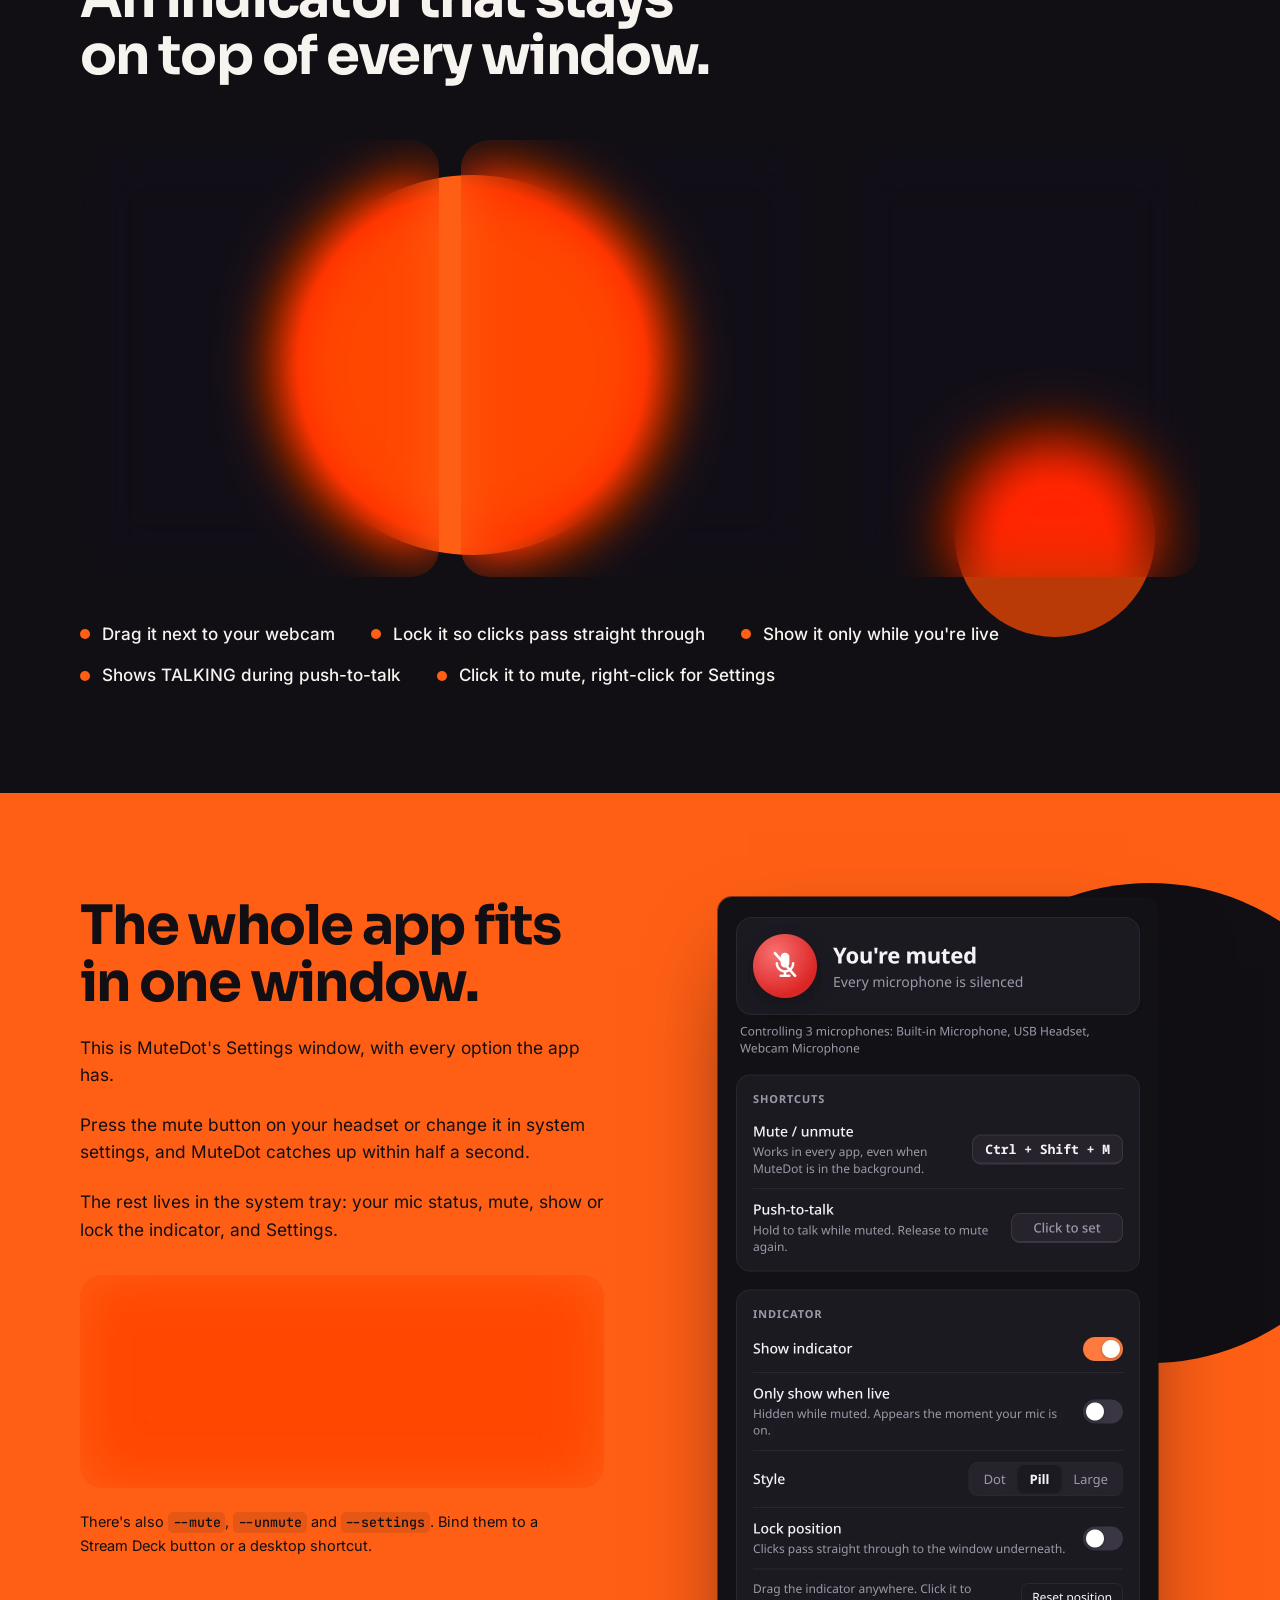
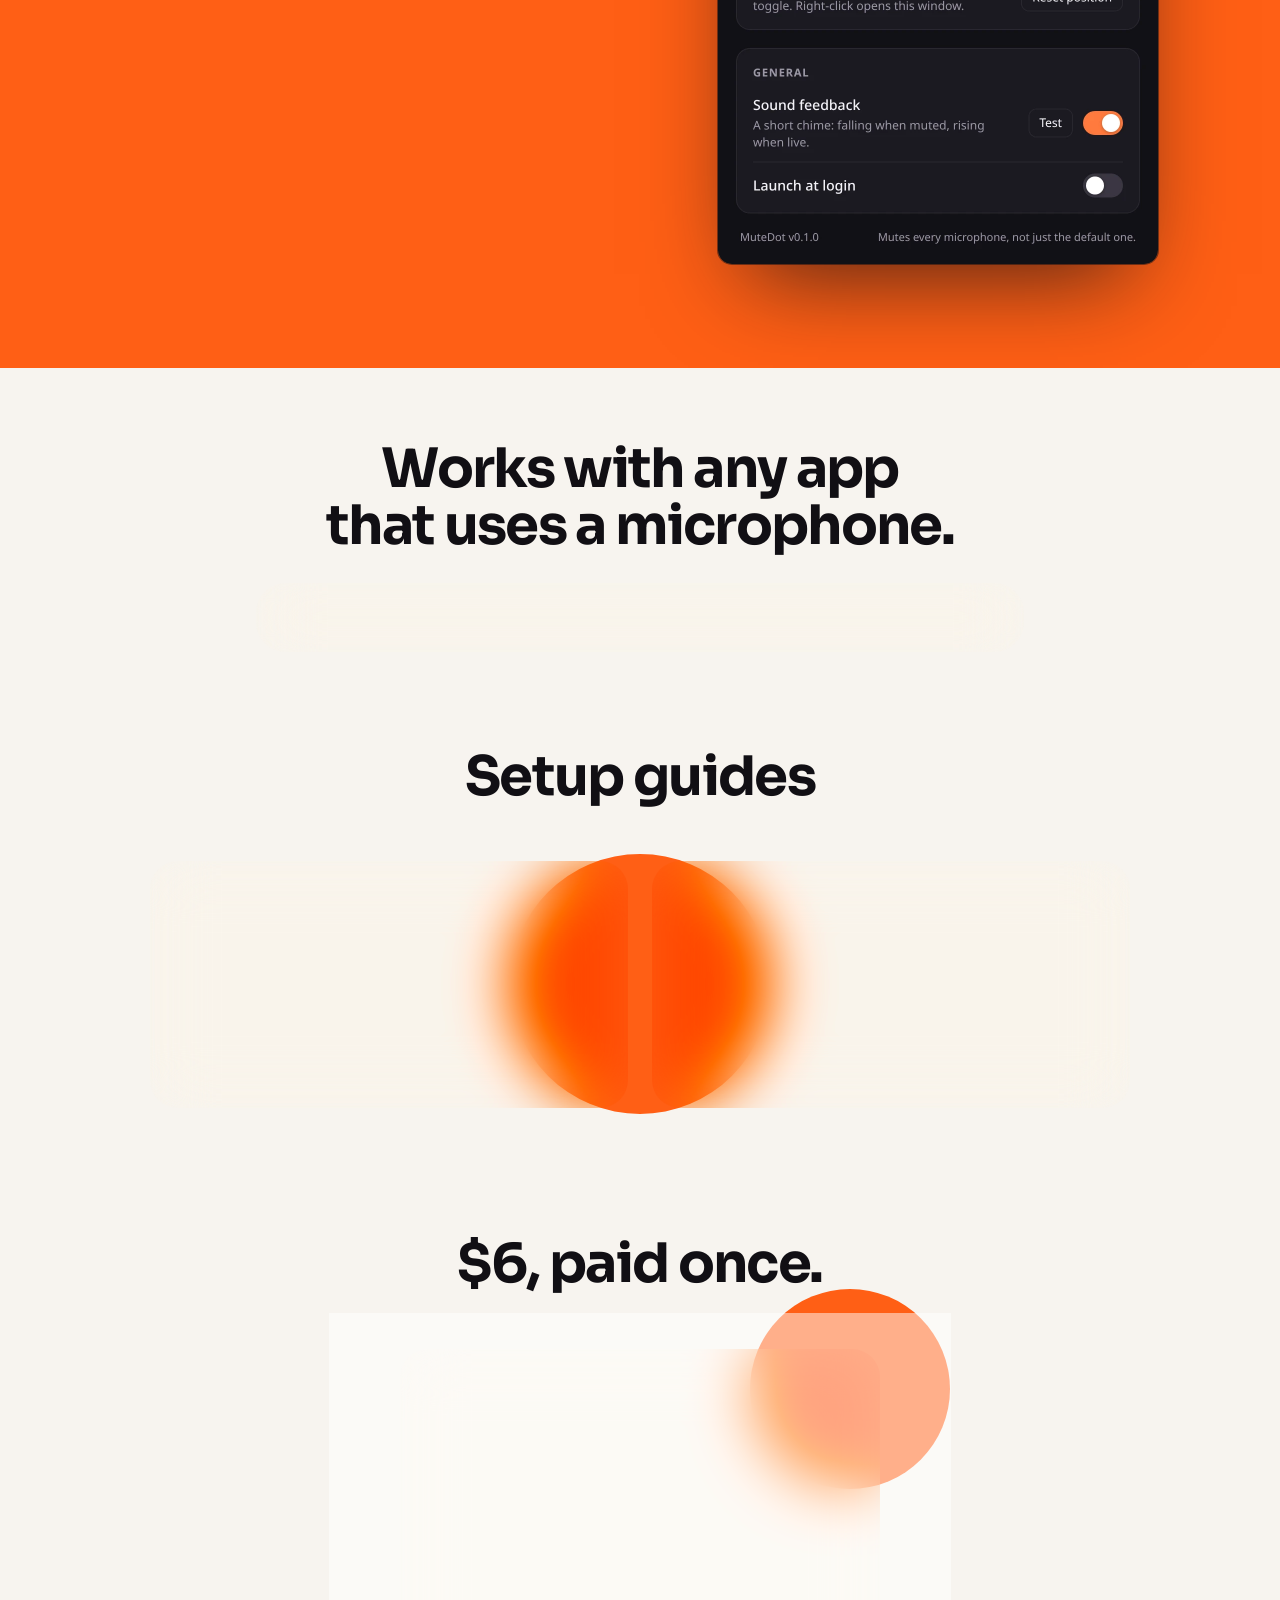
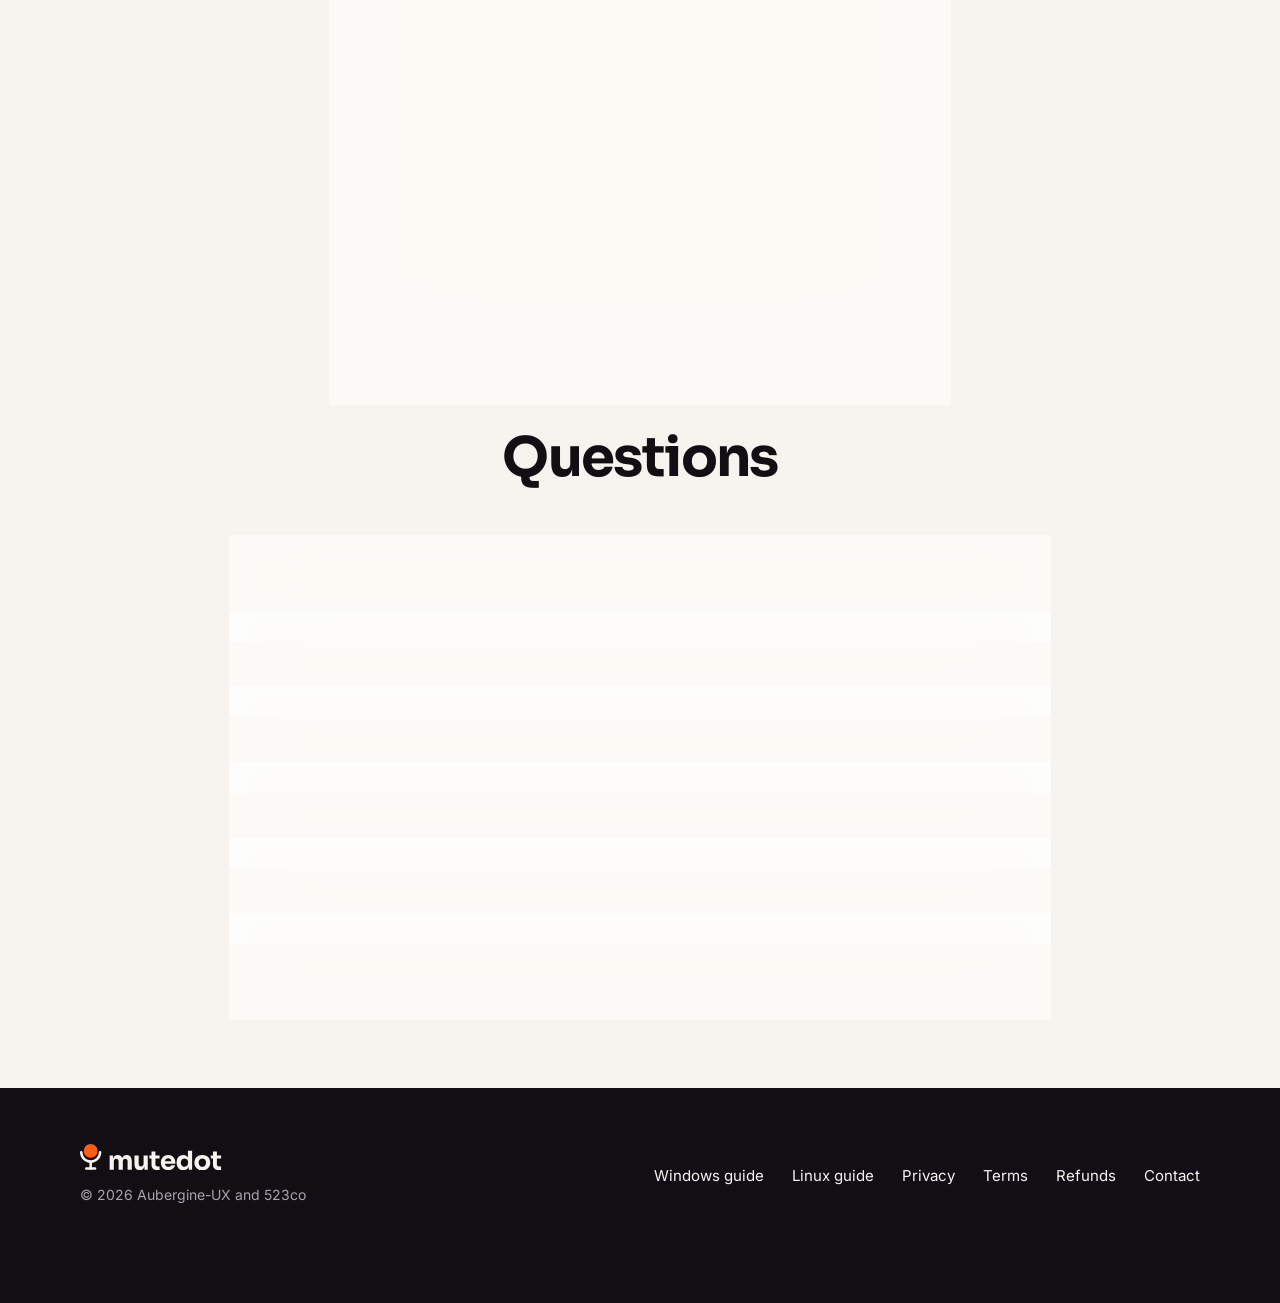
==== commit b9deafd4: "Remove the free trial question from the FAQ" ====
--- a/index.html
+++ b/index.html
@@ -314,10 +314,6 @@
             <summary>Can I get a refund?</summary>
             <p>Yes. Within 30 days, no questions asked. See the <a href="refunds/">refund policy</a>.</p>
           </details>
-          <details>
-            <summary>Is there a free trial?</summary>
-            <p>No. The 30-day money-back guarantee covers you instead. If MuteDot isn't for you, you get your $6 back.</p>
-          </details>
         </div>
         </div>
       </div>
--- a/css/site.css
+++ b/css/site.css
@@ -467,6 +467,32 @@
 .legal table { width: 100%; border-collapse: collapse; font-size: 16px; }
 .legal th, .legal td { text-align: left; padding: 10px 14px 10px 0; border-bottom: 1px solid var(--line-light); vertical-align: top; }
 .legal th { font-weight: 600; }
+/* Setup guides: short answer, page menu, numbered steps with screenshots */
+.tldr { margin-top: 28px; padding: 22px 24px; border-radius: var(--r-md); background: #fff; box-shadow: 0 0 0 1px var(--line-light), 0 14px 30px -22px rgba(17, 15, 20, .35); }
+.tldr b { display: block; font: 600 13px/1.3 var(--font-body); letter-spacing: .12em; text-transform: uppercase; color: var(--ember); margin-bottom: 8px; }
+.legal .tldr p { color: var(--ink); font-size: 18px; }
+.legal .toc { list-style: none; padding: 0; margin: 22px 0 0; display: flex; flex-wrap: wrap; gap: 8px 10px; }
+.toc a { display: inline-block; padding: 6px 12px; border-radius: 999px; font-size: 15px; text-decoration: none; color: var(--ink); background: rgba(17, 15, 20, .06); }
+.toc a:hover { background: rgba(17, 15, 20, .11); }
+.legal h2[id] { scroll-margin-top: calc(var(--nav-h) + 16px); }
+.legal .steps { list-style: none; padding: 0; margin: 20px 0 0; counter-reset: step; display: grid; gap: 30px; }
+.legal .steps > li { counter-increment: step; position: relative; padding-left: 48px; min-width: 0; }
+.legal .steps > li::before {
+  content: counter(step); position: absolute; left: 0; top: -2px;
+  width: 32px; height: 32px; border-radius: 50%;
+  background: var(--orange); color: var(--ink); font: 700 16px/32px var(--font-head); text-align: center;
+}
+.steps > li > b:first-child { display: block; font: 600 18px/1.35 var(--font-head); letter-spacing: -0.01em; color: var(--ink); margin-bottom: 4px; }
+.legal .steps p + p { margin-top: 10px; }
+.legal .steps pre { margin-top: 10px; }
+.shot-guide { margin: 16px 0 0; }
+.shot-guide img { display: block; width: 100%; max-width: 440px; height: auto; border-radius: 14px; box-shadow: 0 0 0 1px var(--line-light), 0 18px 40px -24px rgba(17, 15, 20, .45); }
+.shot-guide--wide img { max-width: 100%; }
+.ind-row { display: flex; flex-wrap: wrap; align-items: center; gap: 6px 14px; margin-top: 12px; }
+.ind-row img { height: auto; max-width: 100%; }
+.legal .note { margin-top: 14px; padding: 14px 16px; border-radius: 12px; background: rgba(255, 95, 21, .08); font-size: 16px; }
+.legal :is(.tldr, .toc, .steps, .shot-guide, .note) + p { margin-top: 16px; }
+
 .guide-cta {
   margin-top: 48px; padding: 28px; border-radius: var(--r-md);
   background: var(--ink); --focus: var(--orange);
